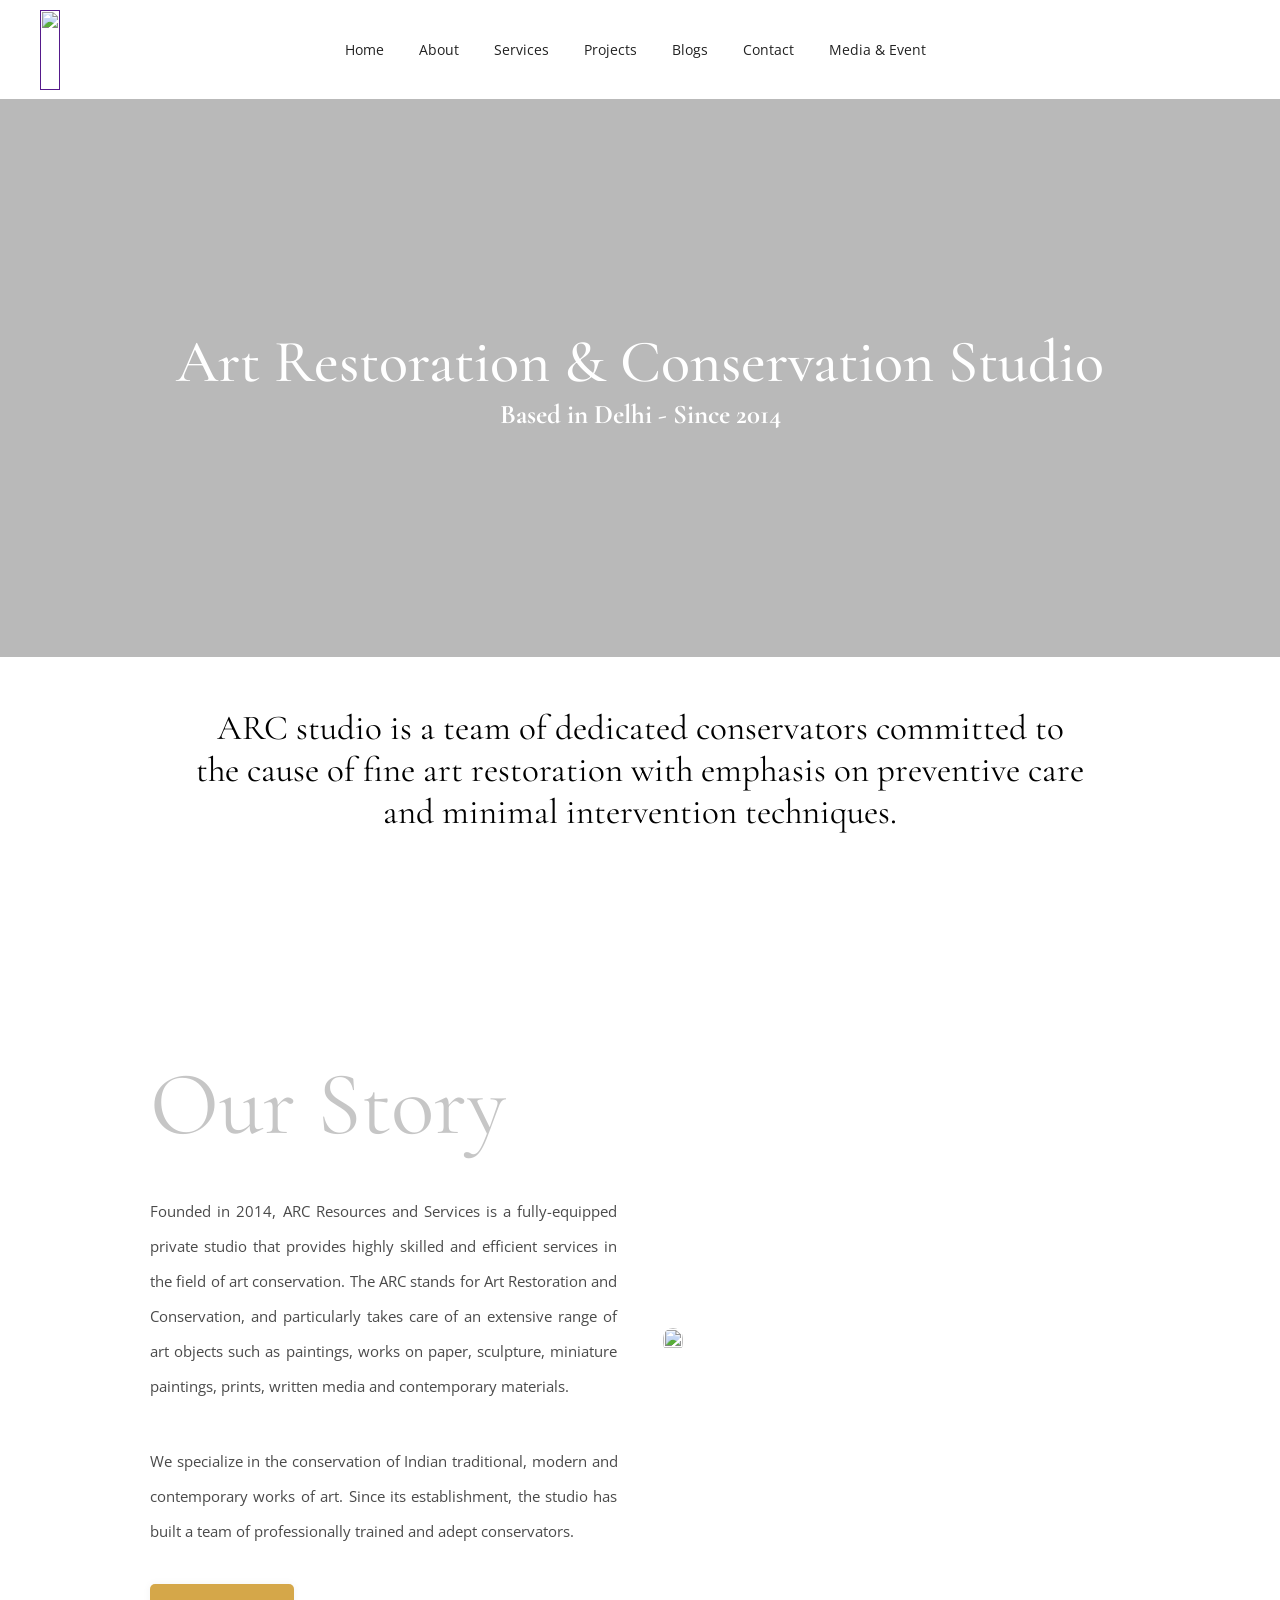
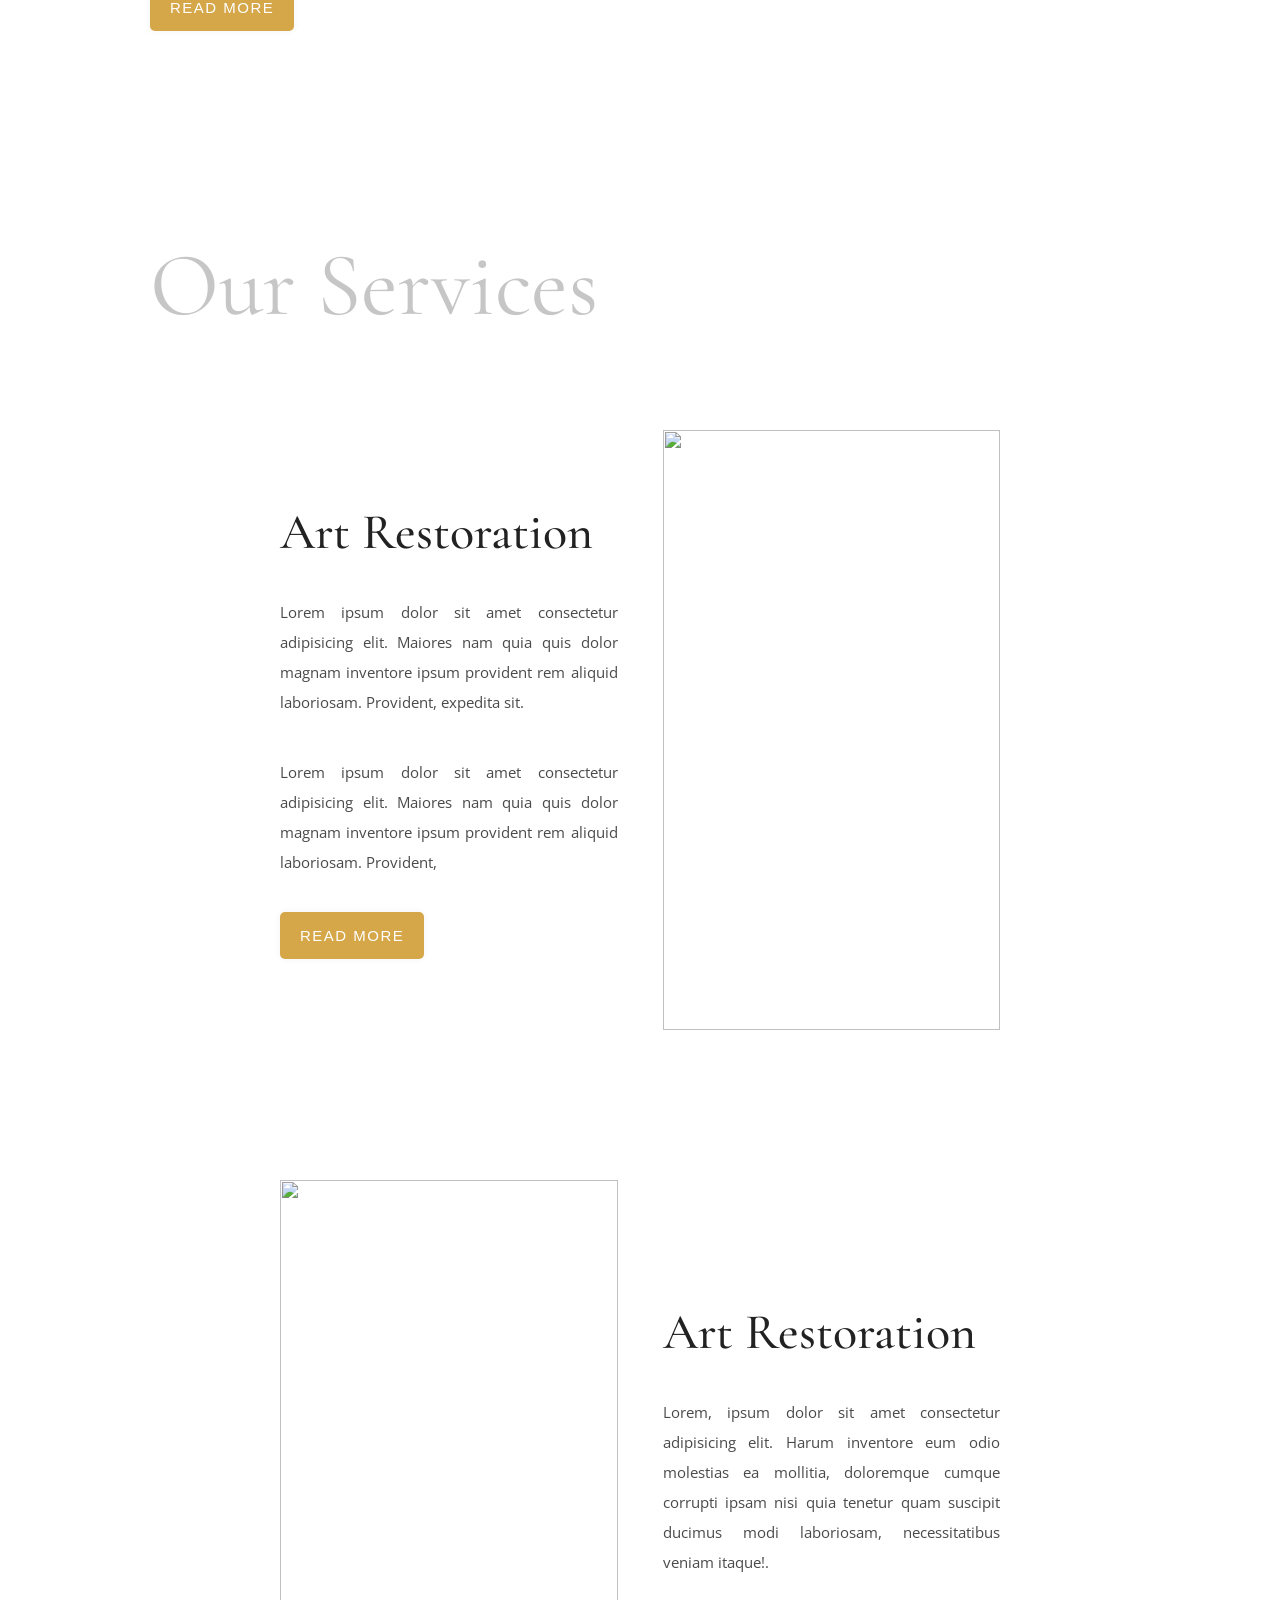
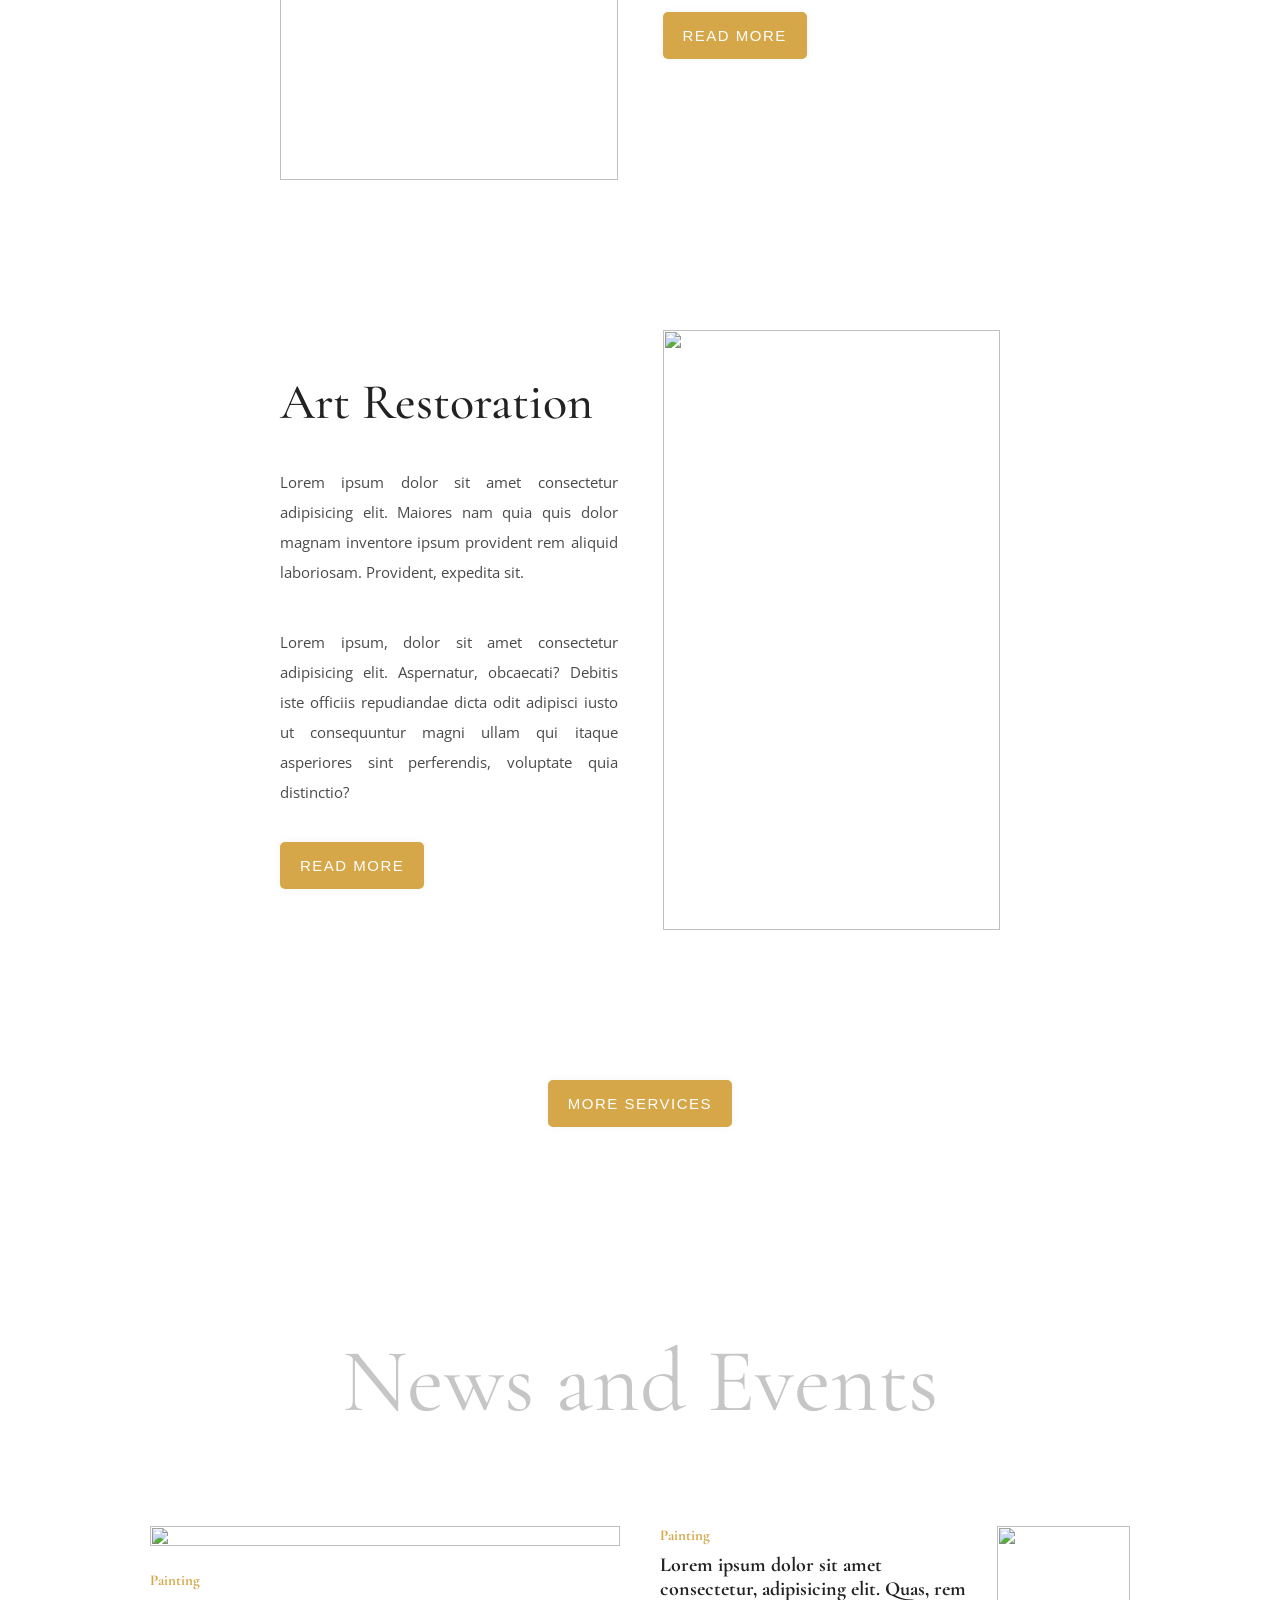
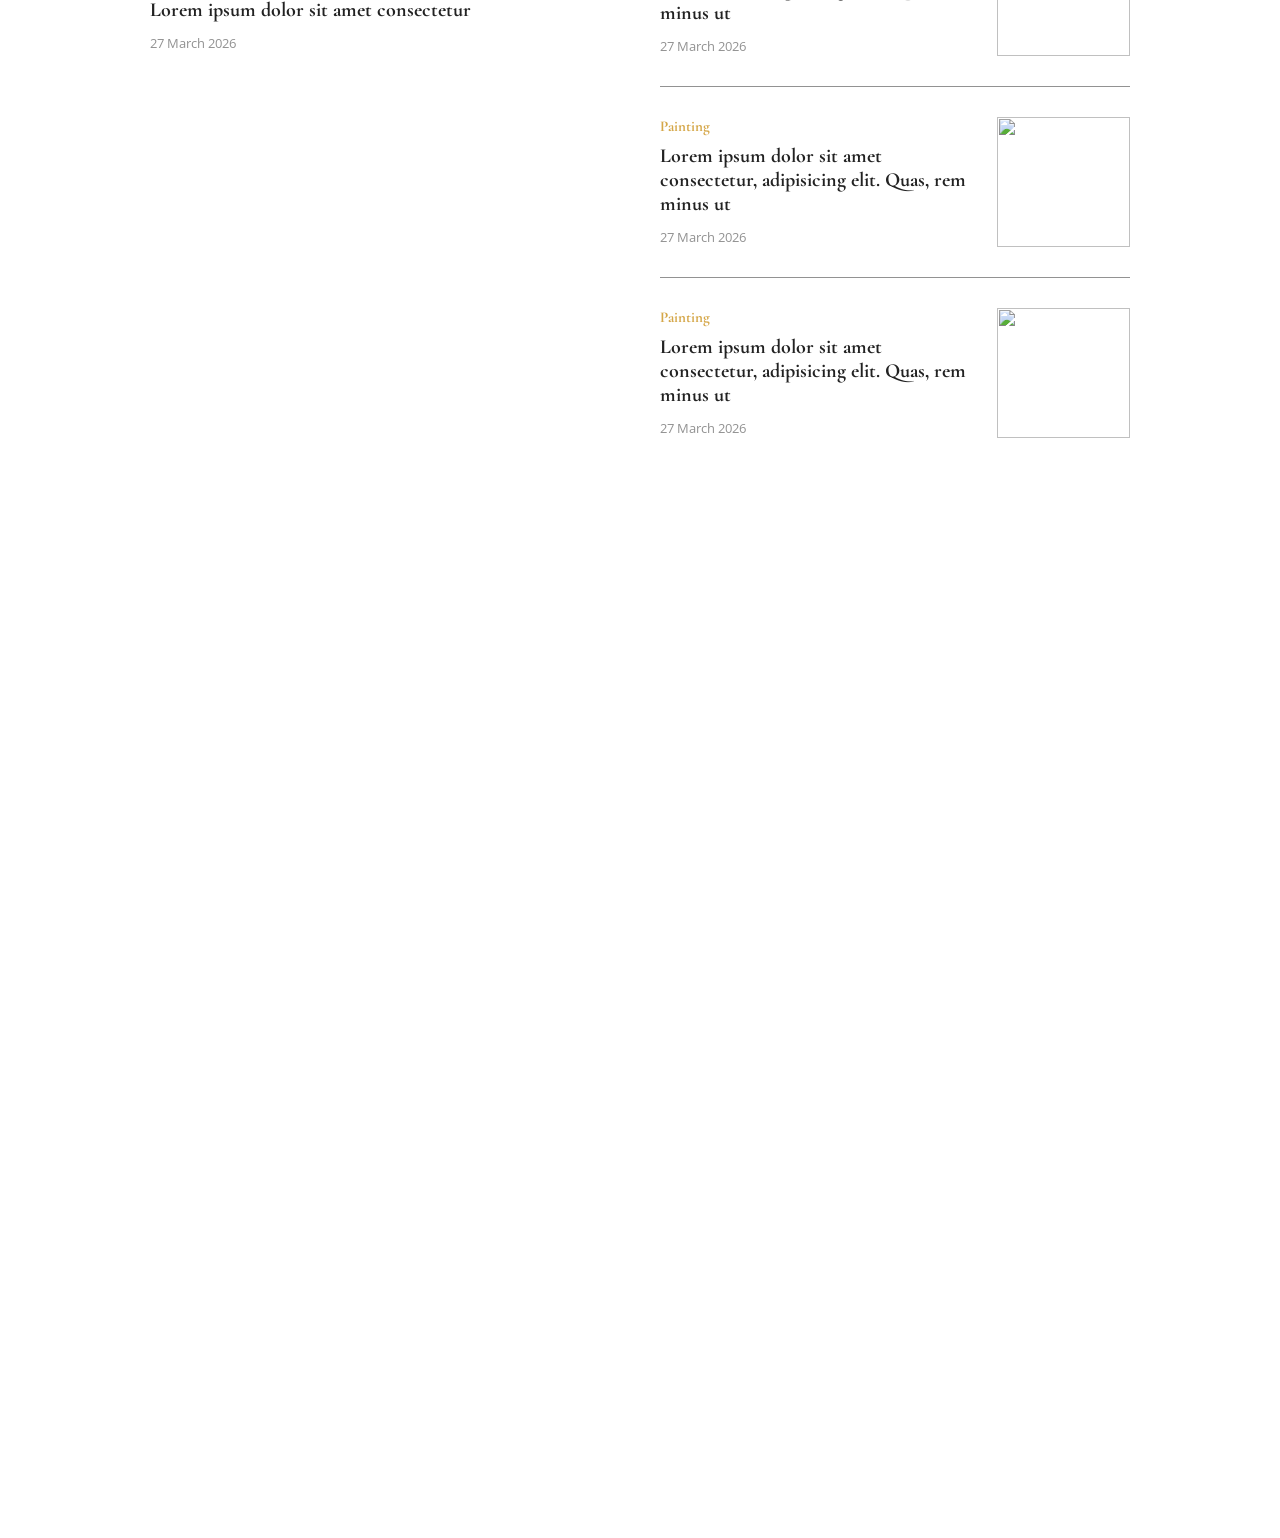
==== index.html @ bb244818 "add news amd events" ====
<!DOCTYPE html>
<html lang="en">

<head>
  <meta charset="UTF-8">
  <meta name="viewport" content="width=device-width, initial-scale=1.0">
  <title>Document</title>

  <!-- font link -->
<link href="https://fonts.googleapis.com/css2?family=Cormorant+Garamond:ital,wght@0,300..700;1,300..700&family=Jost:ital,wght@0,100..900;1,100..900&family=Poppins:ital,wght@0,100;0,200;0,300;0,400;0,500;0,600;0,700;0,800;0,900;1,100;1,200;1,300;1,400;1,500;1,600;1,700;1,800;1,900&display=swap" rel="stylesheet">

<!-- font 2 link -->
 <link href="https://fonts.googleapis.com/css2?family=Cormorant+Garamond:ital,wght@0,300..700;1,300..700&family=Jost:ital,wght@0,100..900;1,100..900&family=Open+Sans:ital,wght@0,300..800;1,300..800&family=Poppins:ital,wght@0,100;0,200;0,300;0,400;0,500;0,600;0,700;0,800;0,900;1,100;1,200;1,300;1,400;1,500;1,600;1,700;1,800;1,900&display=swap" rel="stylesheet">



  <!-- custom css link -->

  <link rel="stylesheet" href="style/style.css">
  <link rel="stylesheet" href="style/media.css">
</head>

<body>





  <!-- navbar -->

  <div class="bg-img">

 





   <nav class="navbar">
        <div class="nav-left">
          <div class="nav-logo">
           <a href=""> <img src="./images/logo.png" alt=""></a>
           
          </div>

        </div>
        <div class="nav-mid">
          <ul>
            <li><a href="">Home</a></li>
            <li><a href="">About</a></li>
            <li><a href="">Services</a></li>
            <li><a href="">Projects</a></li>
            <li><a href="">Blogs</a></li>
            <li><a href="">Contact</a></li>
            <li><a href="">Media & Event</a></li>
          </ul>
        </div>
        <div class="nav-right">
        <a href=""> <img src="./images/white facebook.png" alt=""></a>
         <a href=""><img src="./images/white instagram.png" alt=""></a>
      <a href="">  <img src="./images/white linkdine.png" alt=""></a>
         
        </div>
        </nav>

     




      <!-- hero section -->

    <header class="hero-section">
        <div class="hero-black-div">
        <div class="hero-heading">
        <h1>Art Restoration & Conservation Studio</h1>
        <h4>Based in Delhi - Since 2014</h4>
        </div>
       
      </div>
      </header>
    










    <!-- About section -->





   <section class="about-section">
      <div class="about-heading">
        <p>
          ARC studio is a team of dedicated conservators committed to the cause of fine art restoration with emphasis on preventive care and minimal intervention techniques.
        </p>
      </div>
  
</section>

</div>




  <!-- Our Story -->



<div class="padding">
 

<section class="our-story">

    <div class="our-story-left">

      
      <div class="our-story-heading">
  <h2 class="heading">Our Story</h2>
</div>
      <div class="our-story-para">
        <p class="para-height para ">
          Founded in 2014, ARC Resources and Services is a fully-equipped private studio that provides highly skilled and efficient services in the field of art conservation. The ARC stands for Art Restoration and Conservation, and particularly takes care of an extensive range of art objects such as paintings, works on paper, sculpture, miniature paintings, prints,  written media and contemporary materials.

        </p>
        <p class="para para-padding para-height">
          We specialize in the conservation of Indian traditional, modern and contemporary works of art. Since its establishment, the studio has built a team of professionally trained and adept conservators.
        </p>


      </div>

      <div class="our-story-button">
      <a href=""> <button class="button">READ MORE</button></a>
      </div> 
    </div>
    <div class="our-story-right">
      <div class="our-story-img">
      <img src="./images/Photos/F4.jpg" alt="">
      </div>
    </div>
  
</section>



  <!-- services section heading-->

  <section class="services-section-parent">

  <div class="services-heading">
    <h2 class="heading">Our Services</h2>

  </div>

  <!-- services section -->

<div class="services-parent">
  <div class="services">
    <div class="services-text">
      <div class="services-section-heading">
        <h3 class="short-heading">
          Art Restoration
        </h3>
        
      </div>
      <div class="our-story-para">
    
        <p class="para">Lorem ipsum dolor sit amet consectetur adipisicing elit. Maiores nam quia quis dolor magnam inventore ipsum provident rem aliquid laboriosam. Provident, expedita sit.</p>
        <p class="para para-padding">Lorem ipsum dolor sit amet consectetur adipisicing elit. Maiores nam quia quis dolor magnam inventore ipsum provident rem aliquid laboriosam. Provident, </p>

      </div>
         <div class="services-button">
          <a href=""> <button class="button">READ MORE</button></a>
    </div>
    </div>
    <div class="services-img-parent">
      <div class="services-img">
        <img src="./images/Photos/0U5A6666.jpg" alt="">
      </div>
      
    </div>

 
  </div>



  <div class="services">
     <div class="services-img-parent">
      <div class="services-img">
        <img src="./images/Photos/0U5A6660.jpg" alt="">
      </div>
      
    </div>
    <div class="services-text">
      <div class="services-section-heading">
        <h3 class="short-heading">
          Art Restoration
        </h3>
        
      </div>
      <div class="our-story-para">
    
        <p class="para">Lorem, ipsum dolor sit amet consectetur adipisicing elit. Harum inventore eum odio molestias ea mollitia, doloremque cumque corrupti ipsam nisi quia tenetur quam suscipit ducimus modi laboriosam, necessitatibus veniam itaque!.</p>


      </div>
         <div class="services-button">
          <a href=""> <button class="button">READ MORE</button></a>
    </div>
    </div>
  

 
  </div>


  
  <div class="services">
    <div class="services-text">
      <div class="services-section-heading">
        <h3 class="short-heading">
          Art Restoration
        </h3>
        
      </div>
      <div class="our-story-para">
    
        <p class="para">Lorem ipsum dolor sit amet consectetur adipisicing elit. Maiores nam quia quis dolor magnam inventore ipsum provident rem aliquid laboriosam. Provident, expedita sit.</p>
        <p class="para para-padding">Lorem ipsum, dolor sit amet consectetur adipisicing elit. Aspernatur, obcaecati? Debitis iste officiis repudiandae dicta odit adipisci iusto ut consequuntur magni ullam qui itaque asperiores sint perferendis, voluptate quia distinctio? </p>

      </div>
         <div class="services-button">
          <a href=""> <button class="button">READ MORE</button></a>
    </div>
    </div>
    <div class="services-img-parent">
      <div class="services-img">
        <img src="./images/Photos/0U5A6664.jpg" alt="">
      </div>
      
    </div>

 
  </div>

  <div class="services-button2">
              <a href=""> <button class="button">MORE SERVICES</button></a>

  </div>


  




</div>

</section>






<!-- News and Events Heading -->

<section class="events-section-parent">

<div class="events-heading" style="text-align: center;">
  <h2 class="heading"> News and Events </h2>
</div>

<!-- news and events section -->

<div class="event-section">
  <div class="event-left">
    <div class="event-left-img">
      <img src="./images/Photos/SL_Opening_202243.jpg" alt="">
    </div>
    <div class="event-card">
     
      <h5>Painting</h5>
      <h3>Lorem ipsum dolor sit amet consectetur</h3>
      <span>27 March 2026</span>

    </div>


  </div>
  <div class="event-right">
    <div class="event-card-img">
      <div class="event-card-parnet">
        <div class="event-card">
     
      <h5>Painting</h5>
      <h3>Lorem ipsum dolor sit amet consectetur, adipisicing elit. Quas, rem minus ut</h3>
      <span>27 March 2026</span>

    </div>
    </div>
     <div class="event-right-img">
      <img src="./images/Photos/0U5A6535.jpg" alt="">
     </div>

    </div>
    <div class="event-card-img">
      <div class="event-card-parnet">
        <div class="event-card">
     
      <h5>Painting</h5>
      <h3>Lorem ipsum dolor sit amet consectetur, adipisicing elit. Quas, rem minus ut</h3>
      <span>27 March 2026</span>

    </div>
    </div>
     <div class="event-right-img">
      <img src="./images/Photos/0U5A5305.jpg" alt="">
     </div>

    </div>
    <div class="event-card-img">
      <div class="event-card-parnet">
        <div class="event-card">
     
      <h5>Painting</h5>
      <h3>Lorem ipsum dolor sit amet consectetur, adipisicing elit. Quas, rem minus ut</h3>
      <span>27 March 2026</span>

    </div>
    </div>
     <div class="event-right-img">
      <img src="./images/Photos/0U5A6660.jpg" alt="">
     </div>

    </div>
  </div>
</div>



</section>















<div class="hello" style="height: 100vh;"></div>





  </div>









































<!-- GSAP -->
<script src="https://cdnjs.cloudflare.com/ajax/libs/gsap/3.12.5/gsap.min.js"></script>

<!-- ScrollTrigger -->
<script src="https://cdnjs.cloudflare.com/ajax/libs/gsap/3.12.5/ScrollTrigger.min.js"></script>

<!-- Your JS -->
<script src="./javascript/script.js"></script>

  <script src="./javascript/script.js"></script>

</body>

</html>
---- style/style.css ----
/* @font-face {
       font-family: "shesrig1";
    
       src: url(./font/gyBhhwUxId8gMGYQMKR3pzfaWI_RruM4mJPby1QNtA.woff2);
   } */

   body {
       background-color: var(--bg-color);
    
          font-family: 'Open Sans', sans-serif;


    
   
     


   }

 :root {
 
  --bg-color: #ffffff;
  --logo-color: #d5a749;
  --heading-color: #222222;
  --heading2-color: #ffffff;
  --heading3-color: #c6c6c6;
  --para-color: #4a4a4a;

}




   *,
   ul,
   li,
   ol,
   p,
   h1,
   h2,
   h3,
   h4,
   h5,
   h6 {
       margin: 0;
       padding: 0;
       box-sizing: border-box;
       


   }

   h1,
   h2,
   h3,
   h4,
   h5,
   h6 {
       /* color: #000000; */
       color: var(--heading-color);
      font-family: 'Cormorant Garamond', serif;

       


   }

   a {
       text-decoration: none;
    
       
      
    
     
   }






   /* navbar */

   .bg-img{

  
    height: 100vh;
    width: 100%;
        /* padding-bottom: 150px; */
        


     
         
   

       
   /* position: fixed; */
   /* background-color: black; */
   
   
 
    
   }




   .navbar {
  height: 11%;
       width: 100%;
       display: flex;
       align-items: center;
       justify-content: space-between;
       /* background-color: pink; */
       /* position: absolute;
       top: 2px; */
       /* background-color: #d5a749; */
       background-color: var(--bg-color);
   
    
         padding: 0px 40px 0px 40px;
         
       
       


   }

   .nav-left {
     
       width: auto;
     
   }

   .nav-mid {
       width: auto;
       
       display: flex;
       justify-content: end;
   }

   .nav-right {
    display: flex;


       width: auto;
       gap: 15px;


   }

   .nav-mid ul {
       display: flex;
       list-style: none;
       gap: 35px;
       align-items: center;
   
       font-size: 14px;

           /* font-weight: 550; */

   }
 
   .nav-mid a{
    color: var(--heading-color);

   
   }
   .nav-logo{
    height: 80px;
  
   }
   .nav-logo img{
    height: 100%;
    width: 100%;
    object-fit: cover;
   }

    .nav-right img{
      height: 21px;
    }



    /* hero section */

  .hero-section{
         background-image: url(../images/Photos/0U5A6670.jpg);
height: 62%;
 
      
          background-size: cover;
        
  }
     .hero-black-div{
    height: 100%;
    width: 100%;
    background-color: rgba(0, 0, 0, 0.274);
     /* position: relative; */
                   display: flex;
    align-items: center;
    justify-content: center;
          padding: 0px 40px 0px 40px;
          
   }


   h1{
      color: var(--heading2-color);
      font-size: 60px;
      text-align: center;
            font-weight: 500;
    }
    .hero-heading h4{
      color: var(--heading2-color);
      font-size: 27px;
      text-align: center;
      
    }



    /* About Section */


      .padding{
    padding: 0px 150px;
  }
  .about-section{
    height: 27%;
    display: flex;
    justify-content: center;
    padding-top: 50px;

    

    
  }
  .about-heading{
    width: 70%;
   
    text-align: center;
    /* background-color: palegoldenrod; */
  }
  .about-heading p{
    font-size: 35px;
      font-family: 'Cormorant Garamond', serif;
  }

   
  /* our story */

  
    .heading{
      color: var(--heading3-color);
      font-size: 90px;
      font-weight: 400;
      
    }
    .para{
      font-size: 15px;
      color: var(--para-color);
      line-height: 30px;
      text-align:justify;
      
    }
  .para-height{
    line-height: 35px;
  }
    .our-story{
      display: flex;
      gap: 45px;
      padding-top: 150px;
      padding-bottom: 200px;
   
    }
    .our-story-left{
      width: 50%;
      /* background-color: aquamarine; */
    }
    .our-story-right{
      width: 50%;
      /* background-color: pink; */
      display: flex;
      align-items: center;
    }
    .para-padding{
      margin-top: 40px;
    }
    .our-story-para{

      margin: 35px 0px;
    }
    .our-story-img img{
      height: 100%;
      width: 100%;
      object-fit: cover;
      border-radius: 10px;
    }


   /* button */
   
.button {
  padding: 15px 20px;
  border: none;

  cursor: pointer;
  border-radius: 5px;
  background-color: var(--logo-color);
  box-shadow: rgb(0 0 0 / 5%) 0 0 8px;
  letter-spacing: 1.5px;
  text-transform: uppercase;
  font-size: 15px;
  transition: all 0.5s ease;
   color: var(--heading2-color)
}

.button:hover {
  
  box-shadow: var(--logo-color) 3px 0px 10px 0px;
}

.button:active {
  transform: translateY(5px);
  transition: 100ms;
}



/* services section heading */


/* .services-heading{
  margin-bottom: 90px;
} */

 
/* services */
.services-parent{
  padding: 90px 130px 0px 130px;
}
.services{
  display: flex;
  gap: 45px;
  padding-bottom: 150px;
}
.services-text{
  width: 50%;
  display: flex;
  flex-direction: column;
  justify-content: center;
}
.services-img-parent{
  width: 50%;
}
.services-img{

  height: 600px;
}
.services-img img{
  height: 100%;
  width: 100%;

  object-fit: cover;
}
.short-heading{
  font-size: 50px;
  font-weight: 500;
}


.services-button2{
  text-align: center;
}






/* News and Events */

.events-section-parent{
  padding: 200px 0px;

}


.event-section{
  display: flex;
  /* height: 100h; */
  gap: 40px;
  margin-top: 90px;

}
.event-left{
  width: 50%;
}
.event-right{
  width: 50%;
  display: flex;
  flex-direction: column;
  gap: 30px;
}
.event-left-img img{
  height: 100%;
  width: 100%;
  object-fit: cover;
}

.event-left .event-card{
  padding-top: 20px;
}

.event-card h3{
font-size: 20px;
margin: 9px 0px;
}
.event-card h5{
  color: var(--logo-color);
  font-size: 15px;
}
.event-card span{
font-size: 13px;
color: #929292;
}
.event-card-img{
  display: flex;
  gap: 25px;
    /* padding: 30px 0px; */
    padding-bottom: 30px;
    border-bottom: 1px solid #929292;
}
.event-card-parnet{
  width: 70%;

}
.event-right-img{
  width: 30%;
}
.event-right-img img{
   height: 100%;
  width: 100%;
  object-fit: cover;
}



.event-right .event-card-img:last-child {
  border-bottom: none;
  padding-bottom: 0;
}
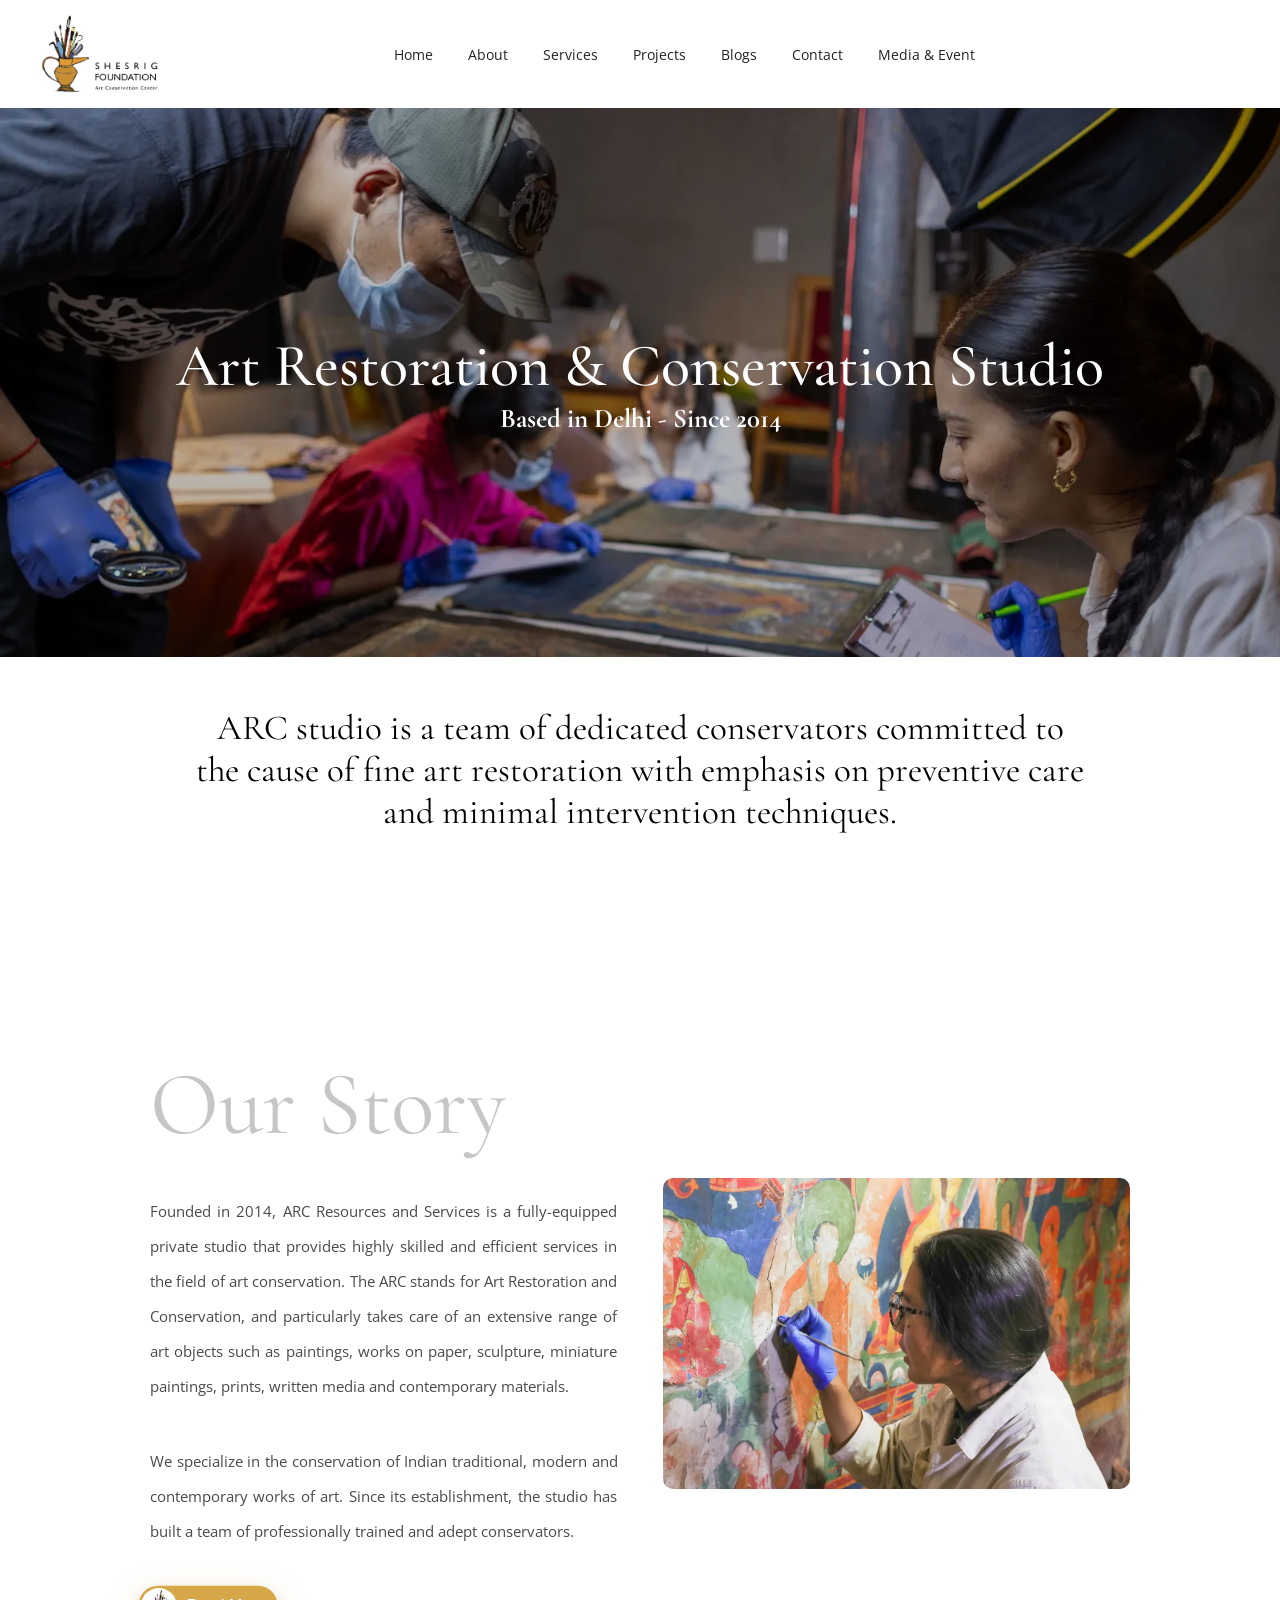
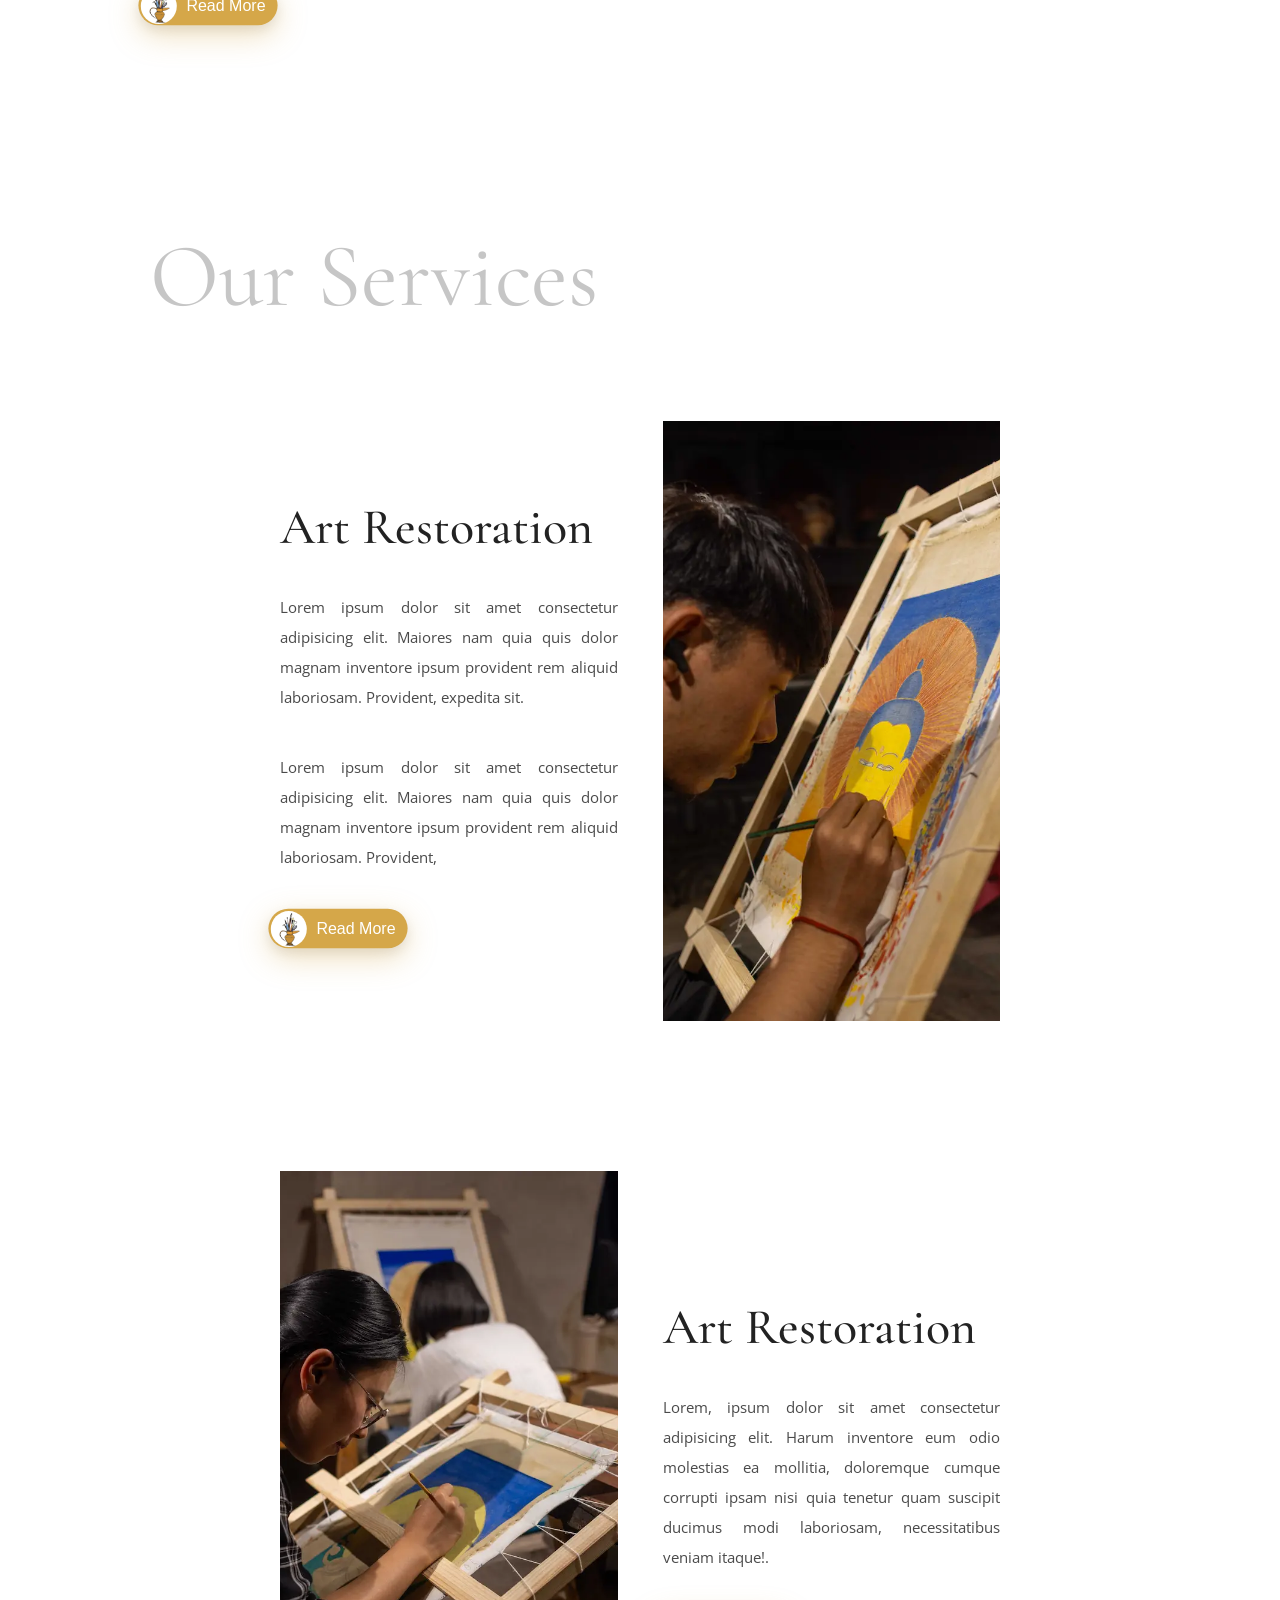
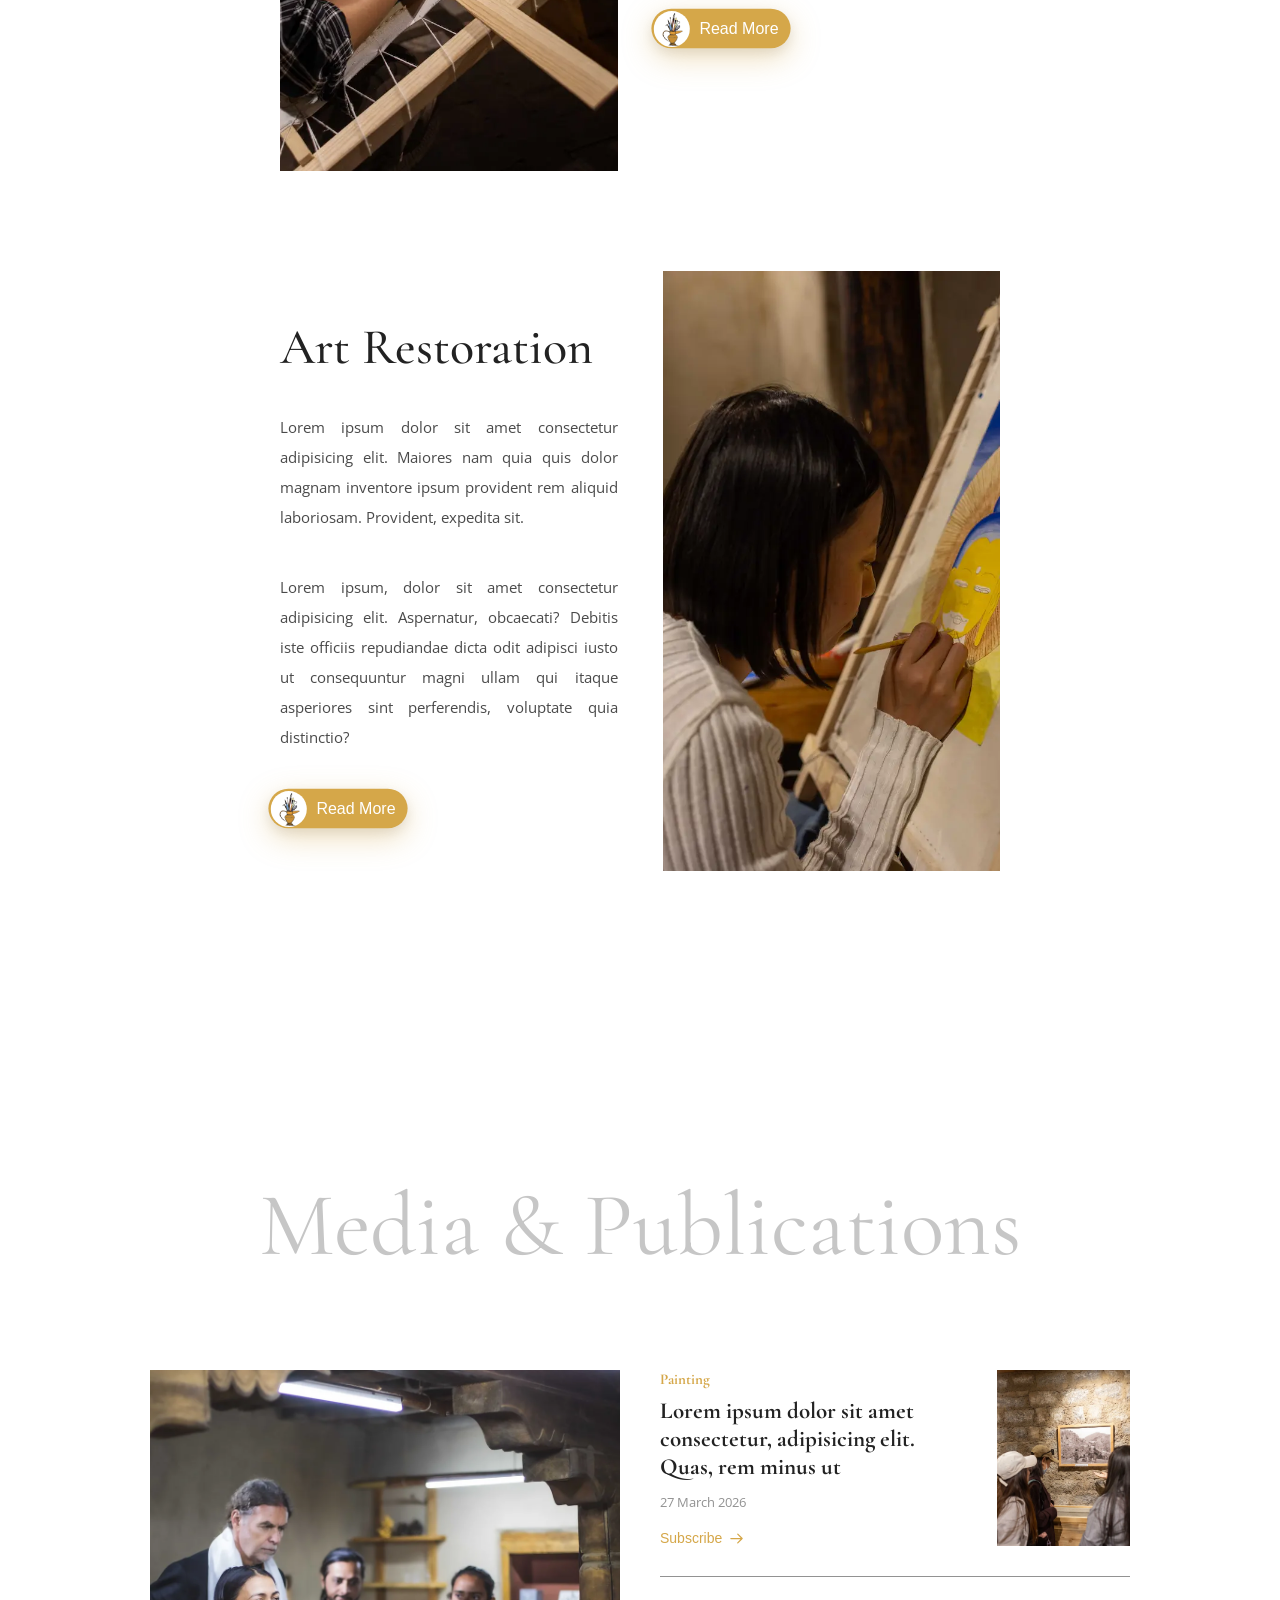
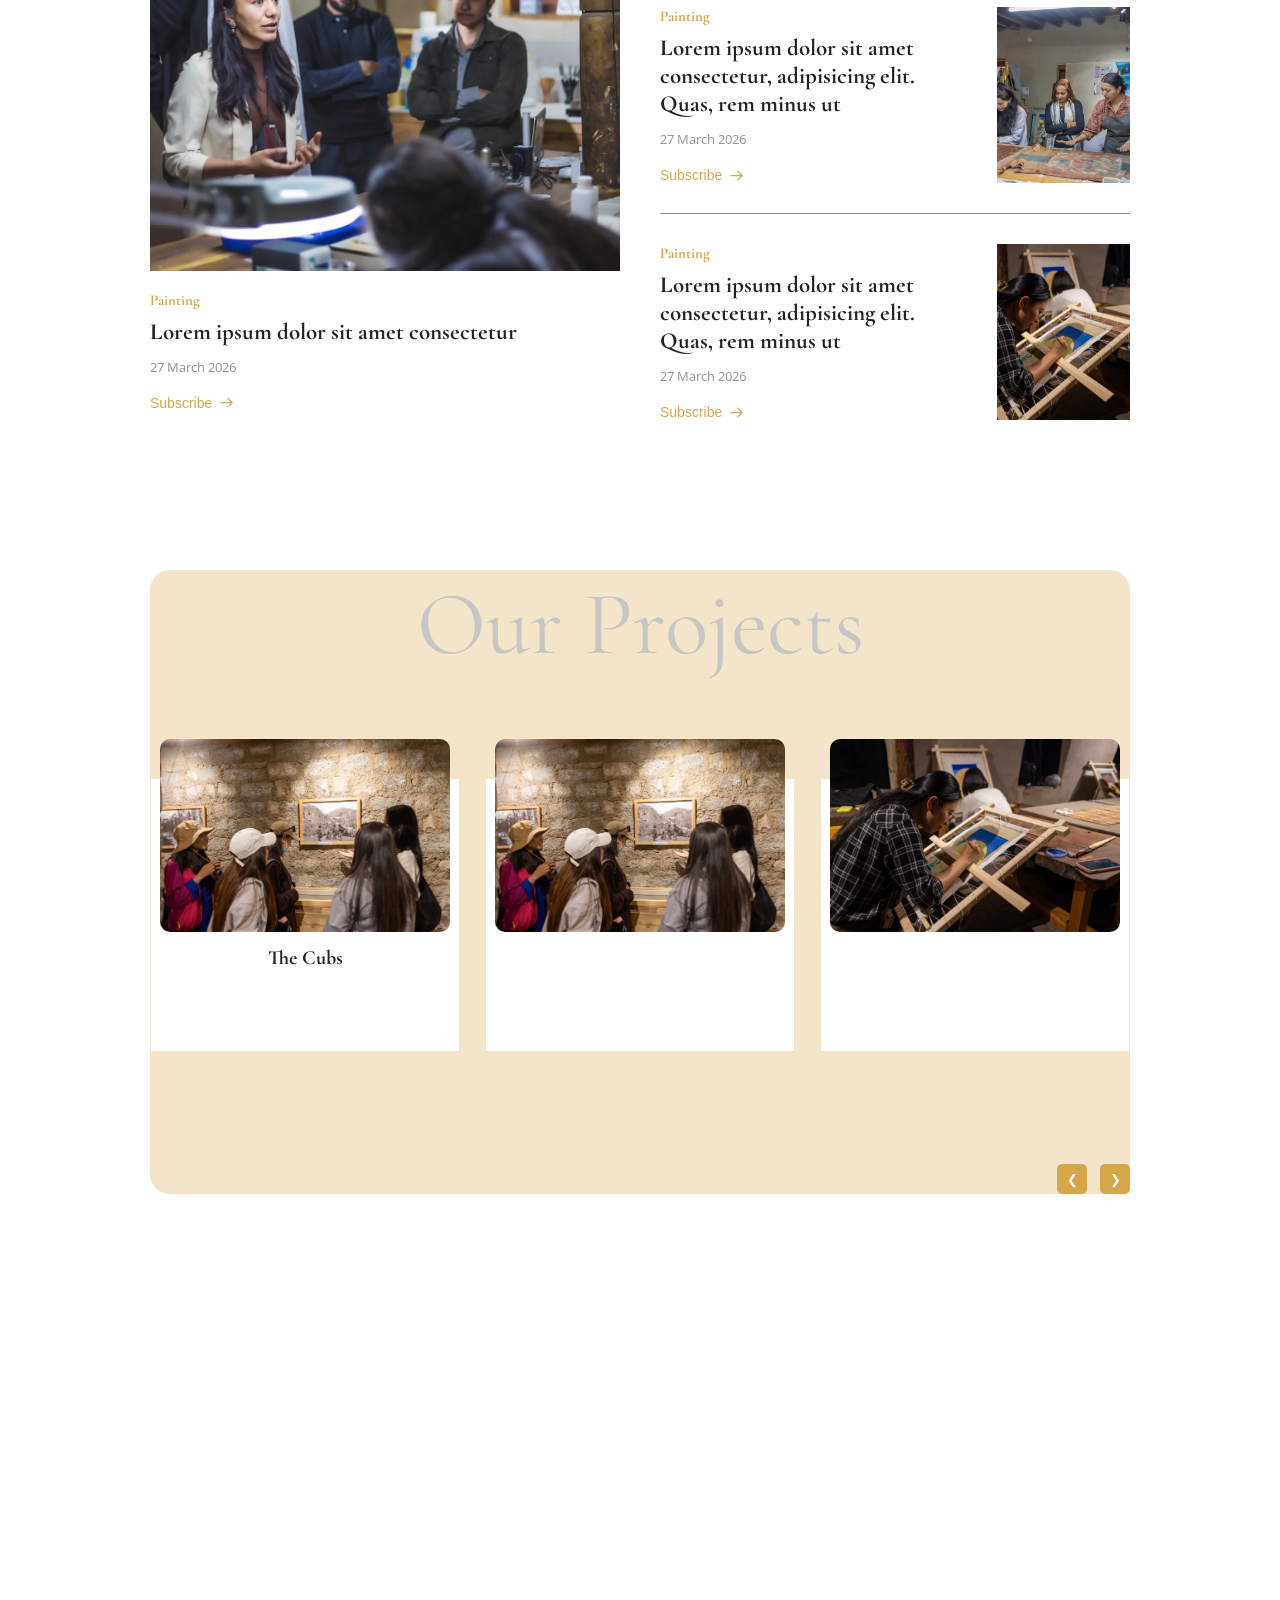
==== commit 0a6ac095: "add our projects section" ====
--- a/index.html
+++ b/index.html
@@ -6,6 +6,11 @@
   <meta name="viewport" content="width=device-width, initial-scale=1.0">
   <title>Document</title>
 
+  <!-- Owl Carousel CSS -->
+<link rel="stylesheet" href="https://cdnjs.cloudflare.com/ajax/libs/OwlCarousel2/2.3.4/assets/owl.carousel.min.css"/>
+
+<link rel="stylesheet" href="https://cdnjs.cloudflare.com/ajax/libs/OwlCarousel2/2.3.4/assets/owl.theme.default.min.css"/>
+
   <!-- font link -->
 <link href="https://fonts.googleapis.com/css2?family=Cormorant+Garamond:ital,wght@0,300..700;1,300..700&family=Jost:ital,wght@0,100..900;1,100..900&family=Poppins:ital,wght@0,100;0,200;0,300;0,400;0,500;0,600;0,700;0,800;0,900;1,100;1,200;1,300;1,400;1,500;1,600;1,700;1,800;1,900&display=swap" rel="stylesheet">
 
@@ -39,7 +44,7 @@
    <nav class="navbar">
         <div class="nav-left">
           <div class="nav-logo">
-           <a href=""> <img src="./images/logo.png" alt=""></a>
+           <a href=""> <img src="./images/logo2.png" alt=""></a>
            
           </div>
 
@@ -138,16 +143,24 @@
       </div>
 
       <div class="our-story-button">
-      <a href=""> <button class="button">READ MORE</button></a>
+     <button class="bookmarkBtn">
+  <span class="IconContainer">
+<img src="./images/svg logo.svg" alt="">
+  </span>
+  <p class="text">Read More</p>
+</button>
       </div> 
     </div>
     <div class="our-story-right">
       <div class="our-story-img">
-      <img src="./images/Photos/F4.jpg" alt="">
+      <img src="./images/Photos/F4.webp" alt="">
       </div>
     </div>
   
 </section>
+
+
+
 
 
 
@@ -178,12 +191,17 @@
 
       </div>
          <div class="services-button">
-          <a href=""> <button class="button">READ MORE</button></a>
+          <button class="bookmarkBtn">
+  <span class="IconContainer">
+<img src="./images/svg logo.svg" alt="">
+  </span>
+  <p class="text">Read More</p>
+</button>
     </div>
     </div>
     <div class="services-img-parent">
       <div class="services-img">
-        <img src="./images/Photos/0U5A6666.jpg" alt="">
+        <img src="./images/Photos/0U5A6666.webp" alt="">
       </div>
       
     </div>
@@ -196,7 +214,7 @@
   <div class="services">
      <div class="services-img-parent">
       <div class="services-img">
-        <img src="./images/Photos/0U5A6660.jpg" alt="">
+        <img src="./images/Photos/0U5A6660.webp" alt="">
       </div>
       
     </div>
@@ -214,7 +232,12 @@
 
       </div>
          <div class="services-button">
-          <a href=""> <button class="button">READ MORE</button></a>
+       <button class="bookmarkBtn">
+  <span class="IconContainer">
+<img src="./images/svg logo.svg" alt="">
+  </span>
+  <p class="text">Read More</p>
+</button>
     </div>
     </div>
   
@@ -239,12 +262,17 @@
 
       </div>
          <div class="services-button">
-          <a href=""> <button class="button">READ MORE</button></a>
+   <button class="bookmarkBtn">
+  <span class="IconContainer">
+<img src="./images/svg logo.svg" alt="">
+  </span>
+  <p class="text">Read More</p>
+</button>
     </div>
     </div>
     <div class="services-img-parent">
       <div class="services-img">
-        <img src="./images/Photos/0U5A6664.jpg" alt="">
+        <img src="./images/Photos/0U5A6664.webp" alt="">
       </div>
       
     </div>
@@ -252,13 +280,7 @@
  
   </div>
 
-  <div class="services-button2">
-              <a href=""> <button class="button">MORE SERVICES</button></a>
-
-  </div>
-
-
-  
+
 
 
 
@@ -277,7 +299,7 @@
 <section class="events-section-parent">
 
 <div class="events-heading" style="text-align: center;">
-  <h2 class="heading"> News and Events </h2>
+  <h2 class="heading"> Media & Publications</h2>
 </div>
 
 <!-- news and events section -->
@@ -285,15 +307,37 @@
 <div class="event-section">
   <div class="event-left">
     <div class="event-left-img">
-      <img src="./images/Photos/SL_Opening_202243.jpg" alt="">
+      <img src="./images/Photos/SL_Opening_202243.webp" alt="">
     </div>
     <div class="event-card">
      
       <h5>Painting</h5>
-      <h3>Lorem ipsum dolor sit amet consectetur</h3>
+      <h3 class="small-heading">Lorem ipsum dolor sit amet consectetur</h3>
       <span>27 March 2026</span>
 
-    </div>
+      <div class="event-button">
+        <button class="txt-btn">
+  <p>Subscribe</p>
+  <svg
+    xmlns="http://www.w3.org/2000/svg"
+    class="h-6 w-6"
+    fill="none"
+    viewBox="0 0 24 24"
+    stroke="currentColor"
+    stroke-width="2"
+  >
+    <path
+      stroke-linecap="round"
+      stroke-linejoin="round"
+      d="M14 5l7 7m0 0l-7 7m7-7H3"
+    ></path>
+  </svg>
+</button>
+
+      </div>
+
+    </div>
+    
 
 
   </div>
@@ -303,13 +347,34 @@
         <div class="event-card">
      
       <h5>Painting</h5>
-      <h3>Lorem ipsum dolor sit amet consectetur, adipisicing elit. Quas, rem minus ut</h3>
+      <h3 class="small-heading">Lorem ipsum dolor sit amet consectetur, adipisicing elit. Quas, rem minus ut</h3>
       <span>27 March 2026</span>
 
+         <div class="event-button">
+        <button class="txt-btn">
+  <p>Subscribe</p>
+  <svg
+    xmlns="http://www.w3.org/2000/svg"
+    class="h-6 w-6"
+    fill="none"
+    viewBox="0 0 24 24"
+    stroke="currentColor"
+    stroke-width="2"
+  >
+    <path
+      stroke-linecap="round"
+      stroke-linejoin="round"
+      d="M14 5l7 7m0 0l-7 7m7-7H3"
+    ></path>
+  </svg>
+</button>
+
+      </div>
+
     </div>
     </div>
      <div class="event-right-img">
-      <img src="./images/Photos/0U5A6535.jpg" alt="">
+      <img src="./images/Photos/0U5A6535.webp" alt="">
      </div>
 
     </div>
@@ -318,28 +383,72 @@
         <div class="event-card">
      
       <h5>Painting</h5>
-      <h3>Lorem ipsum dolor sit amet consectetur, adipisicing elit. Quas, rem minus ut</h3>
+      <h3 class="small-heading">Lorem ipsum dolor sit amet consectetur, adipisicing elit. Quas, rem minus ut</h3>
       <span>27 March 2026</span>
 
+         <div class="event-button">
+        <button class="txt-btn">
+  <p>Subscribe</p>
+  <svg
+    xmlns="http://www.w3.org/2000/svg"
+    class="h-6 w-6"
+    fill="none"
+    viewBox="0 0 24 24"
+    stroke="currentColor"
+    stroke-width="2"
+  >
+    <path
+      stroke-linecap="round"
+      stroke-linejoin="round"
+      d="M14 5l7 7m0 0l-7 7m7-7H3"
+    ></path>
+  </svg>
+</button>
+
+      </div>
+
     </div>
     </div>
      <div class="event-right-img">
-      <img src="./images/Photos/0U5A5305.jpg" alt="">
+      <img src="./images/Photos/0U5A5305.webp" alt="">
      </div>
 
     </div>
     <div class="event-card-img">
       <div class="event-card-parnet">
         <div class="event-card">
+
+  
      
       <h5>Painting</h5>
-      <h3>Lorem ipsum dolor sit amet consectetur, adipisicing elit. Quas, rem minus ut</h3>
+      <h3 class="small-heading">Lorem ipsum dolor sit amet consectetur, adipisicing elit. Quas, rem minus ut</h3>
       <span>27 March 2026</span>
 
+                 <div class="event-button">
+        <button class="txt-btn">
+  <p>Subscribe</p>
+  <svg
+    xmlns="http://www.w3.org/2000/svg"
+    class="h-6 w-6"
+    fill="none"
+    viewBox="0 0 24 24"
+    stroke="currentColor"
+    stroke-width="2"
+  >
+    <path
+      stroke-linecap="round"
+      stroke-linejoin="round"
+      d="M14 5l7 7m0 0l-7 7m7-7H3"
+    ></path>
+  </svg>
+</button>
+
+      </div>
+
     </div>
     </div>
      <div class="event-right-img">
-      <img src="./images/Photos/0U5A6660.jpg" alt="">
+      <img src="./images/Photos/0U5A6660.webp" alt="">
      </div>
 
     </div>
@@ -352,6 +461,194 @@
 
 
 
+<!-- blogs section heading -->
+
+<section class="blogs-section-parent" >
+
+<div class="blog-section-heading" style="text-align: center;">
+
+    <h2 class="heading">Our Projects</h2>
+    <!-- <p class="para">
+      Lorem ipsum dolor sit amet consectetur adipisicing elit. Architecto sunt quod sapiente nam aspernatur ex alias reprehenderit molestiae eos eaque delectus excepturi omnis quos ad quia ipsa, perferendis eius soluta.
+    </p> -->
+
+</div>
+
+
+<!-- blogs section -->
+
+<!-- <div class="blogs"> -->
+
+
+<style>
+  
+</style>
+      <div class="blog-parent">
+
+        <!-- <div class="blog-left">
+
+
+
+        </div> -->
+        <div class="blog-carousel">
+
+
+
+            <div class="owl-carousel owl-theme" >
+
+                <div class="item">
+
+                  <div class="blog">
+                    <div class="blog-img">
+                      <img src="./images/Photos/0U5A6535.webp" alt="">
+                    </div>
+
+                    <div class="blog-blank">
+                      <h4>The Cubs</h4>
+                    </div>
+                    <div class="blog-card">
+
+                      <h3 class="small-heading">
+                        The Art of Website Best Practice and Tips
+                      </h3>
+
+                      <p class="para"> Lorem ipsum dolor sit amet consectetur, adipisicing elit. </p>
+                      
+                    </div>
+                    
+                  </div>
+
+                 
+            
+
+                </div>
+                <div class="item">
+                <div class="blog">
+                    <div class="blog-img">
+                      <img src="./images/Photos/0U5A6535.webp" alt="">
+                    </div>
+                    <div class="blog-card">
+
+                      <h3 class="small-heading">
+                        The Art of Website Best Practice and Tips
+                      </h3>
+
+                      <p class="para"> Lorem ipsum dolor sit amet consectetur, adipisicing elit. </p>
+                      
+                    </div>
+                    
+                  </div>
+
+
+                </div>
+                <div class="item">
+
+                    <div class="blog">
+                    <div class="blog-img">
+                      <img src="./images/Photos/0U5A6660.webp" alt="">
+                    </div>
+                    <div class="blog-card">
+
+                      <h3 class="small-heading">
+                        The Art of Website Best Practice and Tips
+                      </h3>
+
+                      <p class="para"> Lorem ipsum dolor sit amet consectetur, adipisicing elit. </p>
+                      
+                    </div>
+                    
+                  </div>
+
+
+
+                </div>
+                <div class="item">
+
+                   <div class="blog">
+                    <div class="blog-img">
+                      <img src="./images/Photos/0U5A6664.webp" alt="">
+                    </div>
+                    <div class="blog-card">
+
+                      <h3 class="small-heading">
+                        The Art of Website Best Practice and Tips
+                      </h3>
+
+                      <p class="para"> Lorem ipsum dolor sit amet consectetur, adipisicing elit. </p>
+                      
+                    </div>
+                    
+                  </div>
+
+
+                </div>
+                <div class="item">
+
+                    <div class="blog">
+                    <div class="blog-img">
+                      <img src="./images/Photos/0U5A6666.webp" alt="">
+                    </div>
+                    <div class="blog-card">
+
+                      <h3 class="small-heading">
+                        The Art of Website Best Practice and Tips
+                      </h3>
+
+                      <p class="para"> Lorem ipsum dolor sit amet consectetur, adipisicing elit. </p>
+                      
+                    </div>
+                    
+                  </div>
+
+
+                </div>
+
+                <div class="item">
+                  
+
+               <div class="blog">
+                    <div class="blog-img">
+                      <img src="./images/Photos/0U5A6669.webp" alt="">
+                    </div>
+                    <div class="blog-card">
+
+                      <h3 class="small-heading">
+                        The Art of Website Best Practice and Tips
+                      </h3>
+
+                      <p class="para"> Lorem ipsum dolor sit amet consectetur, adipisicing elit. </p>
+                      
+                    </div>
+                    
+                  </div>
+
+
+
+                </div>
+               
+
+            </div>
+
+
+            <div class="custom-nav">
+                <button class="custom-prev">❮</button>
+                <button class="custom-next">❯</button>
+            </div>
+
+        </div>
+
+
+      </div>
+
+      </section>
+
+
+<!-- </div> -->
+
+
+
+
+
 
 
 
@@ -369,6 +666,18 @@
 
 
 
+<!-- From Uiverse.io by xopc333 --> 
+
+
+
+
+<!-- From Uiverse.io by alexmaracinaru --> 
+<!-- From Uiverse.io by satyamchaudharydev --> 
+
+
+
+
+
 
   </div>
 
@@ -403,14 +712,11 @@
 
 
 
-
-
-
-
-
-
-
-
+<!-- jQuery (sabse pehle) -->
+<script src="https://code.jquery.com/jquery-3.6.0.min.js"></script>
+
+<!-- Owl Carousel JS -->
+<script src="https://cdnjs.cloudflare.com/ajax/libs/OwlCarousel2/2.3.4/owl.carousel.min.js"></script>
 
 <!-- GSAP -->
 <script src="https://cdnjs.cloudflare.com/ajax/libs/gsap/3.12.5/gsap.min.js"></script>
@@ -418,11 +724,9 @@
 <!-- ScrollTrigger -->
 <script src="https://cdnjs.cloudflare.com/ajax/libs/gsap/3.12.5/ScrollTrigger.min.js"></script>
 
-<!-- Your JS -->
+<!-- Your JS (ONLY ONCE) -->
 <script src="./javascript/script.js"></script>
 
-  <script src="./javascript/script.js"></script>
-
 </body>
 
 </html>
--- a/style/style.css
+++ b/style/style.css
@@ -107,7 +107,7 @@
 
 
    .navbar {
-  height: 11%;
+  height: 12%;
        width: 100%;
        display: flex;
        align-items: center;
@@ -186,8 +186,8 @@
     /* hero section */
 
   .hero-section{
-         background-image: url(../images/Photos/0U5A6670.jpg);
-height: 62%;
+         background-image: url(../images/Photos/0U5A6670.webp);
+height: 61%;
  
       
           background-size: cover;
@@ -290,7 +290,7 @@
     }
     .our-story-para{
 
-      margin: 35px 0px;
+      margin: 35px 0px 40px 0px;
     }
     .our-story-img img{
       height: 100%;
@@ -300,33 +300,6 @@
     }
 
 
-   /* button */
-   
-.button {
-  padding: 15px 20px;
-  border: none;
-
-  cursor: pointer;
-  border-radius: 5px;
-  background-color: var(--logo-color);
-  box-shadow: rgb(0 0 0 / 5%) 0 0 8px;
-  letter-spacing: 1.5px;
-  text-transform: uppercase;
-  font-size: 15px;
-  transition: all 0.5s ease;
-   color: var(--heading2-color)
-}
-
-.button:hover {
-  
-  box-shadow: var(--logo-color) 3px 0px 10px 0px;
-}
-
-.button:active {
-  transform: translateY(5px);
-  transition: 100ms;
-}
-
 
 
 /* services section heading */
@@ -346,6 +319,9 @@
   gap: 45px;
   padding-bottom: 150px;
 }
+.services-parent .services:nth-last-child(2) {
+  padding-bottom: 100px; /* jo tumhe chahiye */
+}
 .services-text{
   width: 50%;
   display: flex;
@@ -372,7 +348,14 @@
 
 
 .services-button2{
-  text-align: center;
+  display: flex;
+  justify-content: end;
+}
+.services-button2 button p{
+  font-size: 20px;
+}
+.services-button2 button svg {
+  width: 20px;
 }
 
 
@@ -383,7 +366,7 @@
 /* News and Events */
 
 .events-section-parent{
-  padding: 200px 0px;
+  padding: 150px 0px;
 
 }
 
@@ -409,13 +392,16 @@
   width: 100%;
   object-fit: cover;
 }
+.event-left-img{
+  height: 77%;
+}
 
 .event-left .event-card{
   padding-top: 20px;
 }
 
-.event-card h3{
-font-size: 20px;
+.small-heading{
+font-size: 23px;
 margin: 9px 0px;
 }
 .event-card h5{
@@ -453,8 +439,364 @@
   padding-bottom: 0;
 }
 
-
-
-
-
-  +.event-button button{
+  margin-top: 18px;
+}
+
+
+
+
+
+
+
+
+
+/* blogs section heading */
+
+/* .blog-section-heading p{
+  max-width: 500px;
+  
+} */
+
+
+
+
+/* blogs section */
+
+
+.blogs-section-parent{
+  background-color:  #d5a6494b;
+  border-radius: 20px;
+}
+               .blog-parent{
+       
+        display: flex;
+        margin-top: 50px;
+  
+  
+    }
+    /* .blog-left{
+        height: 100%;
+        width: 20%;
+        padding-right: 20px;
+     
+    } */
+    .blog-carousel{
+        height:100%;
+              width: 100%;
+         
+
+    }
+
+ 
+
+
+
+
+
+
+  .owl-carousel .item{
+     /* background-color:rgba(174, 10, 10, 0.11) ; */
+    padding:10px;
+    border-radius: 10px;
+
+
+  }
+
+
+.blog{
+      height: 400px;
+          position: relative;
+}
+
+.blog-img img{
+  height: 100%;
+  width: 100%;
+  object-fit: cover;
+  border-radius: 10px;
+}
+/* .blog-img{
+  width: 100%;
+  height: 70%;
+
+} */
+.blog-blank{
+  width: 100%;
+  height: 13%;
+  /* background-color: #d5a749; */
+
+
+}
+
+.blog-card{
+  height: 68%;
+  position: absolute;
+padding: 0px 10px;
+  z-index: -1;
+  top: 10%;
+
+  right: -3%;
+  left: -3%;
+  background-color:var(--bg-color);
+transition: all 0.4s ease;
+
+}
+  .owl-carousel .item:hover .blog-card{
+    top: 30%;
+   
+    
+  }
+
+  .blog-blank h4{
+    font-size: 20px;
+  
+  }
+  .blog-blank{
+   display: flex;
+   align-items: center;
+   justify-content: center;
+  
+  }
+
+
+
+
+
+
+
+
+
+
+
+
+
+
+
+
+
+/* blog buttons */
+
+
+.custom-nav {
+  width: 100%;
+  display: flex;
+  justify-content: flex-end;
+  margin-top: 15px;
+}
+
+.custom-nav button {
+  border-radius: 5px;
+  width: 40px;
+  height: 40px;
+  display: flex;
+  align-items:center;
+  justify-content: center;
+  border: none;
+  margin-left: 13px;
+  background-color: var(--logo-color);
+  color: var(--heading2-color);
+}
+
+
+
+
+
+
+
+
+             /* <!-- Blog Button -->  */
+
+
+
+               .custom-nav {
+    width: 100%;
+    display: flex;
+    padding: 0px 0px;
+    top: 40%;
+    right: -2.5%;
+    justify-content: end;
+    margin-top: 15px;
+
+
+}
+
+.custom-nav button {
+    border-radius: 5px;
+
+    width: 30px;
+    height: 30px;
+    display: flex;
+    align-items:center;
+    justify-content: center;
+    border: none;
+    margin-left: 13px;
+      background-color: var(--logo-color);
+      color:var(--heading2-color);
+
+}
+
+
+
+
+
+
+/* button*/
+
+
+.bookmarkBtn {
+  width: fit-content;
+
+    padding: 9px 10px;
+transform: scale(1.2);
+  border-radius: 40px;
+
+  border: none;
+  background-color: var(--logo-color);
+  display: flex;
+  align-items: center;
+  justify-content: center;
+  cursor: pointer;
+  transition-duration: 0.3s;
+  overflow: hidden;
+  position: relative;
+
+
+
+box-shadow: 
+  0 4px 10px rgba(0, 0, 0, 0.08),
+  0 8px 25px rgba(213, 167, 73, 0.35);
+
+transition: all 0.3s ease;
+
+
+}
+
+.IconContainer {
+  width: 30px;
+  /* height: 30px; */
+  background-color: var(--bg-color);
+  border-radius: 50px;
+  display: flex;
+  align-items: center;
+  justify-content: center;
+  overflow: hidden;
+  z-index: 2;
+  transition-duration: 0.3s;
+  position: absolute;
+  left: 2%;
+   
+  
+}
+  .IconContainer img{
+   height: 30px;
+
+
+    object-fit: cover;
+  }
+
+.icon {
+  border-radius: 1px;
+}
+
+.text {
+  height: 100%;
+  width: 100%;
+  display: flex;
+  align-items: center;
+  justify-content: center;
+  color: white;
+  z-index: 1;
+  transition-duration: 0.3s;
+  font-size: 1em;
+  margin-left: 30px;
+
+}
+
+.bookmarkBtn:hover .IconContainer {
+  width: 96%;
+  transition-duration: 0.3s;
+  left: 2.1%;
+}
+
+
+
+.bookmarkBtn:active {
+  transform: scale(0.95);
+  transition-duration: 0.3s;
+}
+
+
+
+/* text button */
+
+
+
+.txt-btn {
+  padding: 0;
+  margin: 0;
+  border: none;
+  background: none;
+  cursor: pointer;
+}
+
+.txt-btn{
+  --primary-color:#d5a749 ;
+  --hovered-color: #d5a749;
+  position: relative;
+  display: flex;
+
+  /* font-size: 0px; */
+  gap: 0.4rem;
+  align-items: center;
+}
+
+.txt-btn p {
+  margin: 0;
+  position: relative;
+  font-size: 14px;
+  color: var(--primary-color);
+}
+
+.txt-btn::after {
+  position: absolute;
+  content: "";
+  width: 0;
+  left: 0;
+  bottom: -7px;
+  background: var(--hovered-color);
+  height: 2px;
+  transition: 0.3s ease-out;
+}
+
+.txt-btn p::before {
+  position: absolute;
+  /*   box-sizing: border-box; */
+  content: "";
+  width: 0%;
+  inset: 0;
+  color: var(--hovered-color);
+  overflow: hidden;
+  transition: 0.3s ease-out;
+  
+}
+
+.txt-btn:hover::after {
+  width: 100%;
+}
+
+.txt-btn:hover p::before {
+  width: 100%;
+}
+
+.txt-btn:hover svg {
+  transform: translateX(6px);
+  color: var(--hovered-color);
+}
+
+.txt-btn svg {
+  color: var(--primary-color);
+  transition: 0.2s;
+  position: relative;
+  width: 15px;
+  transition-delay: 0.2s;
+}
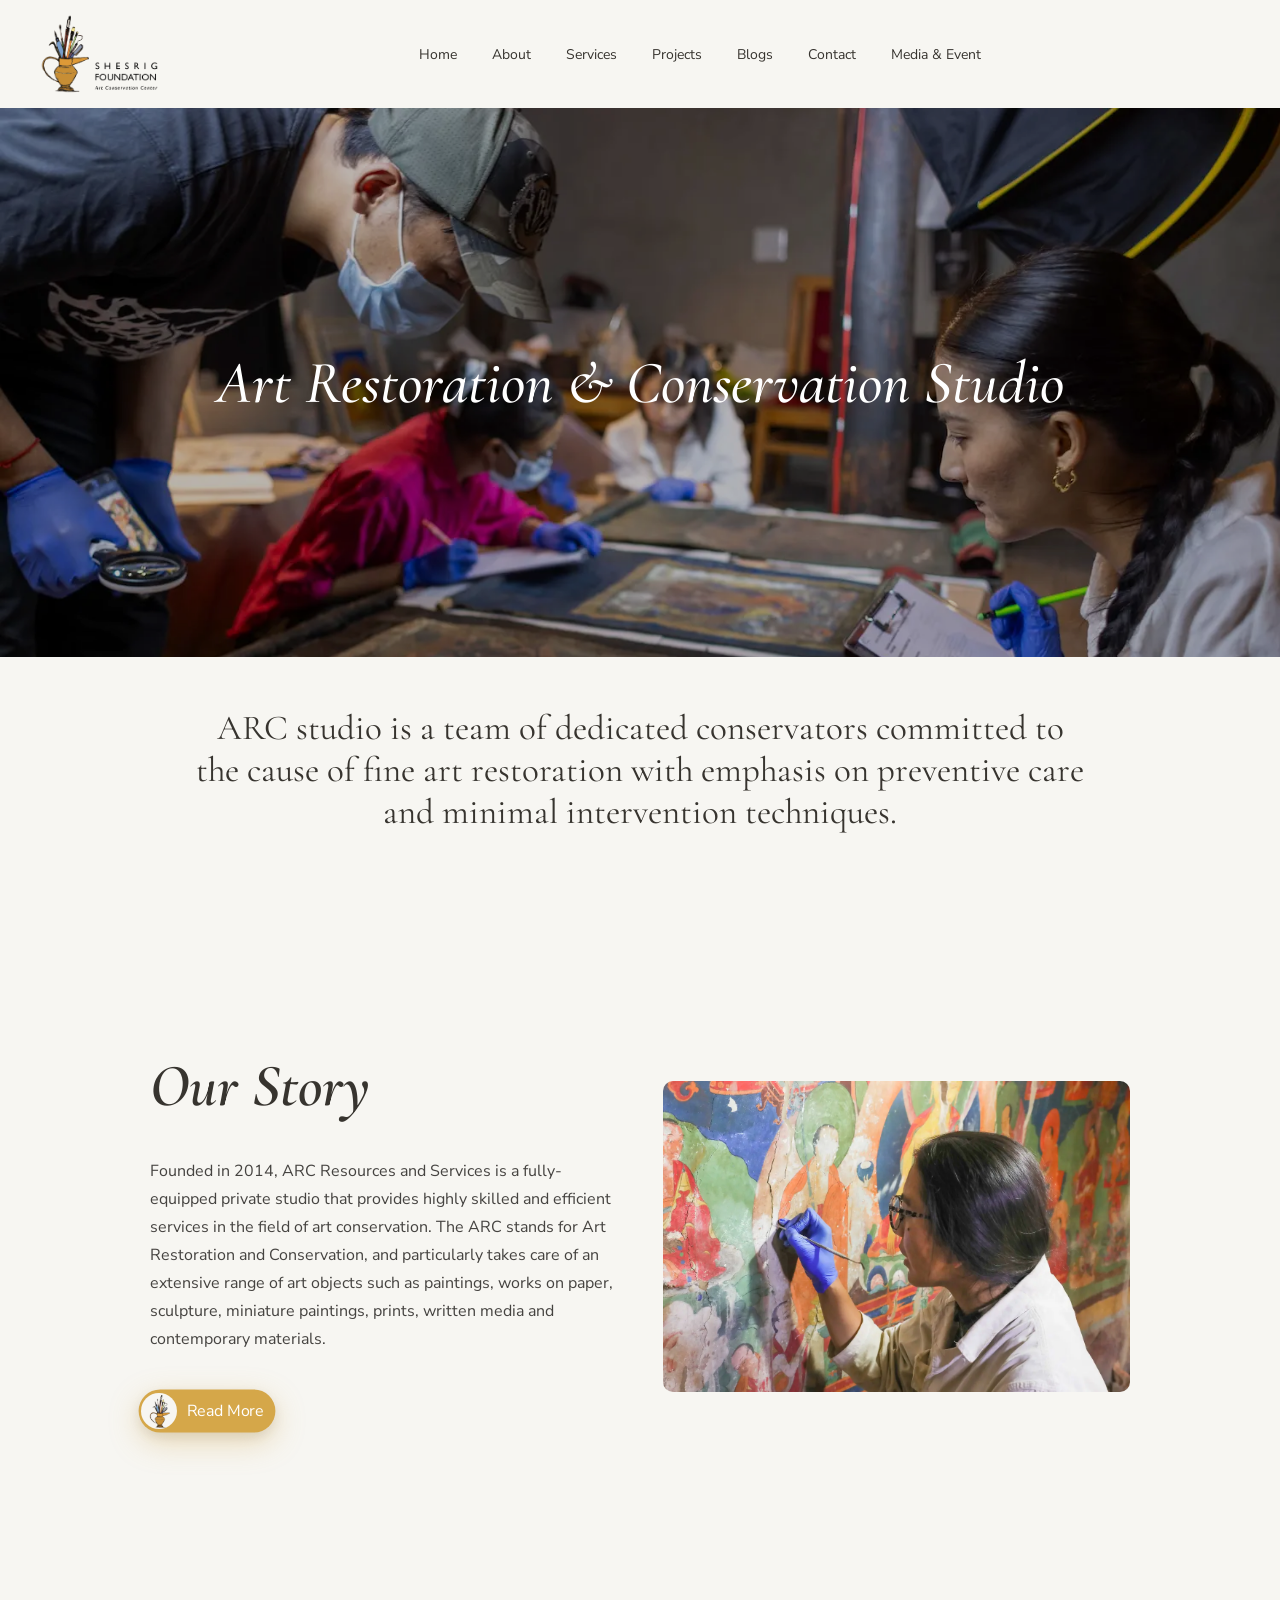
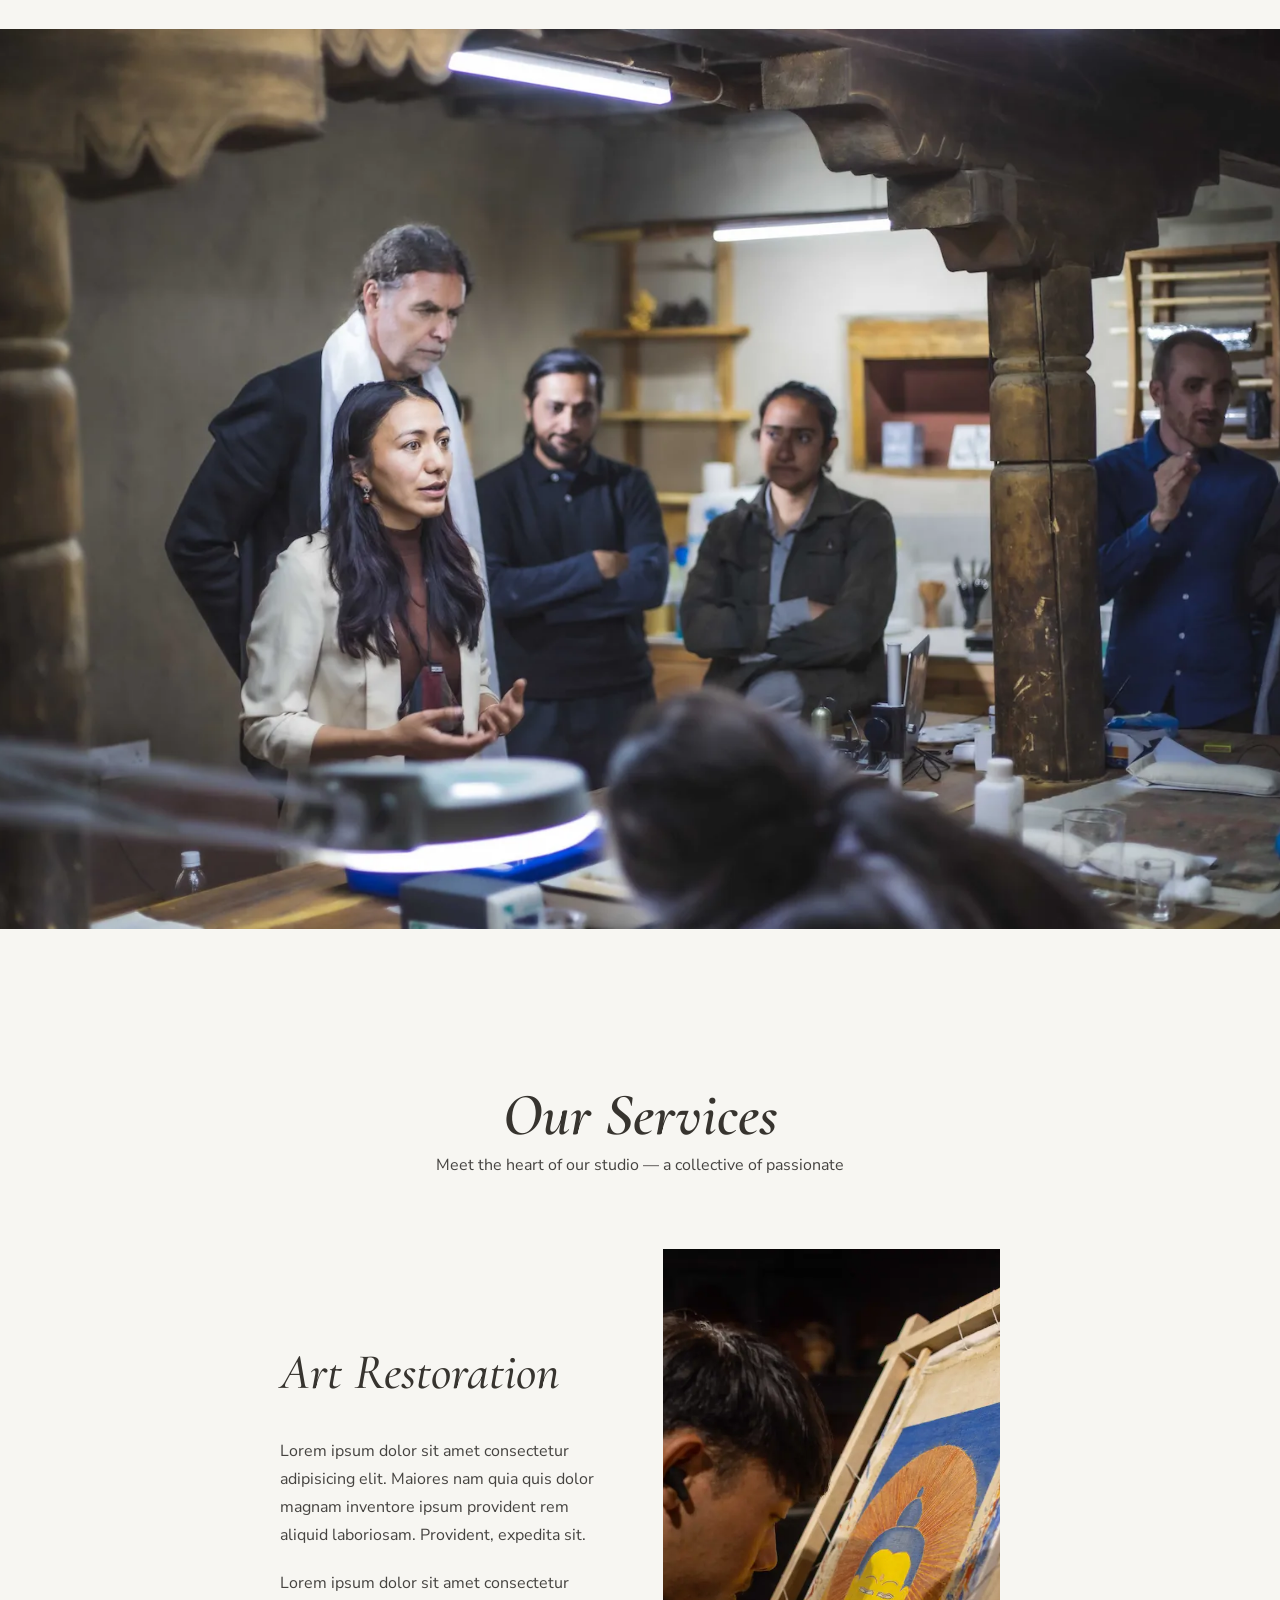
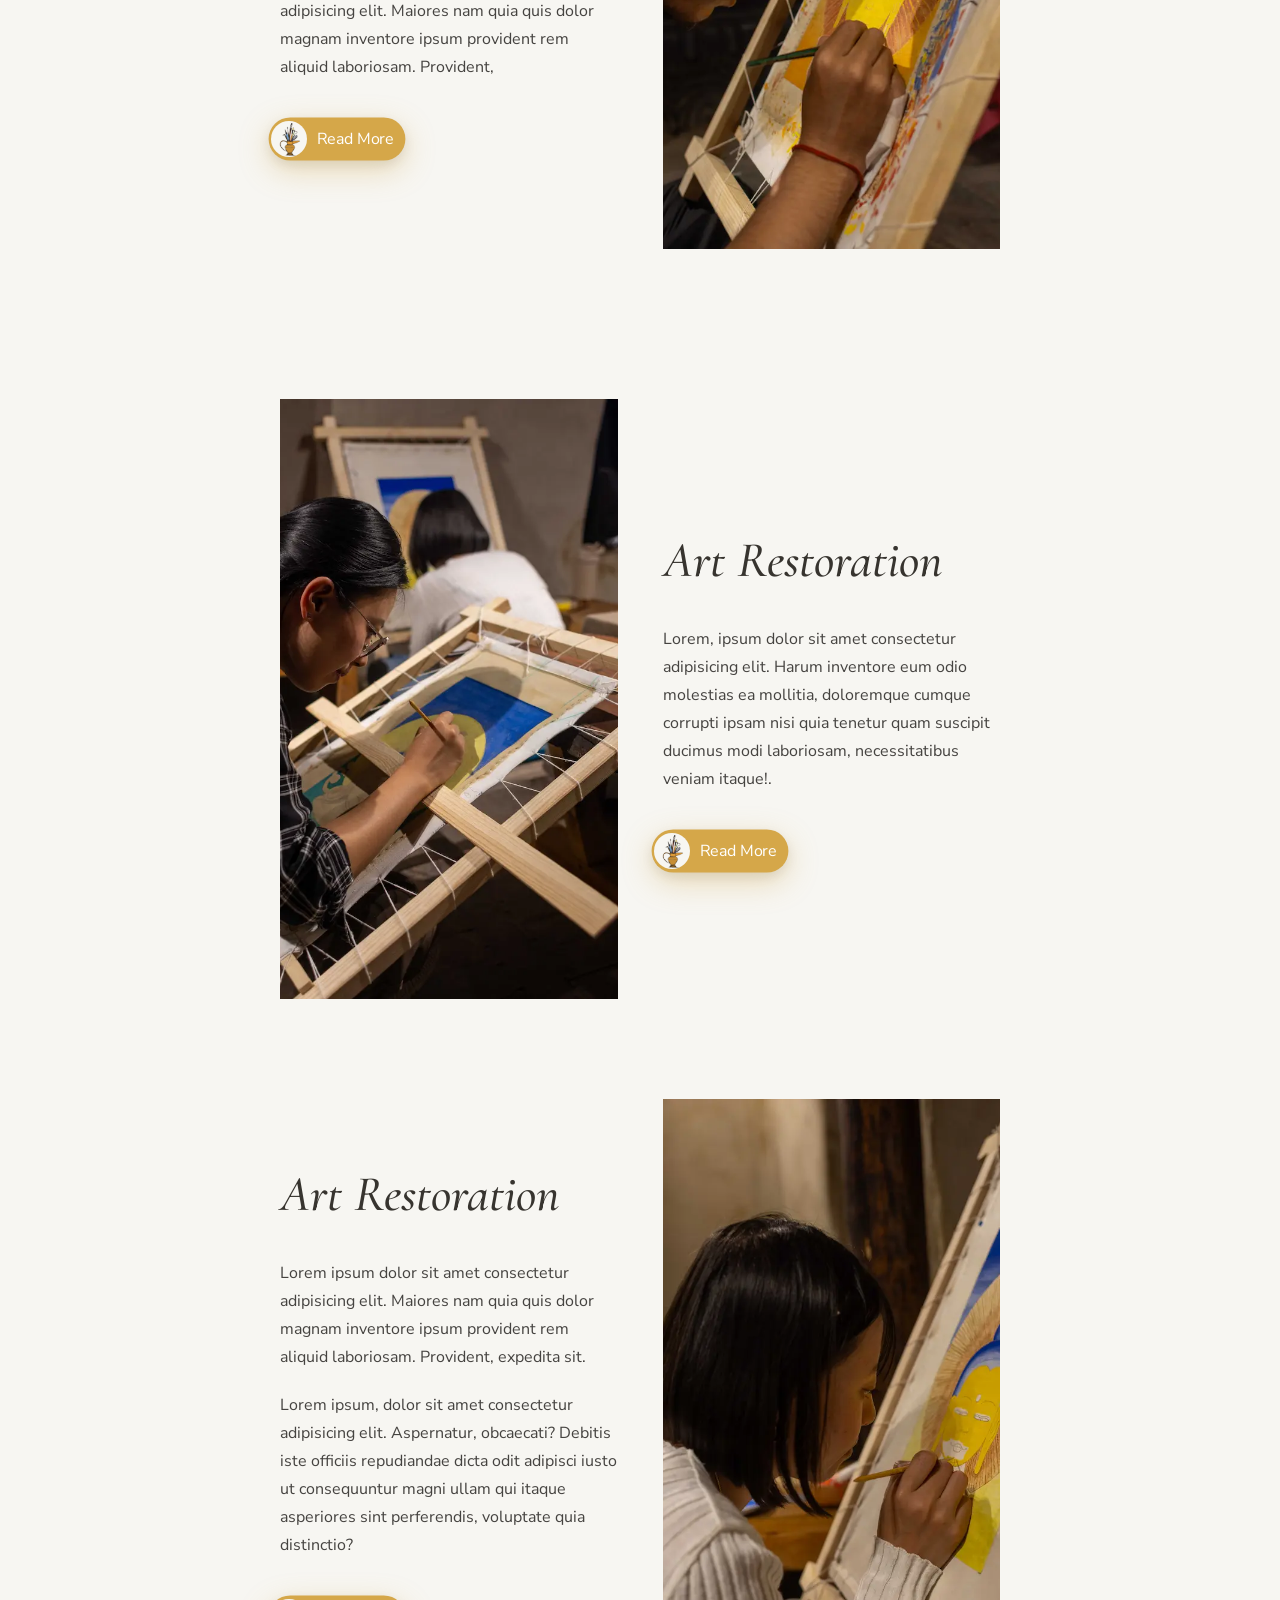
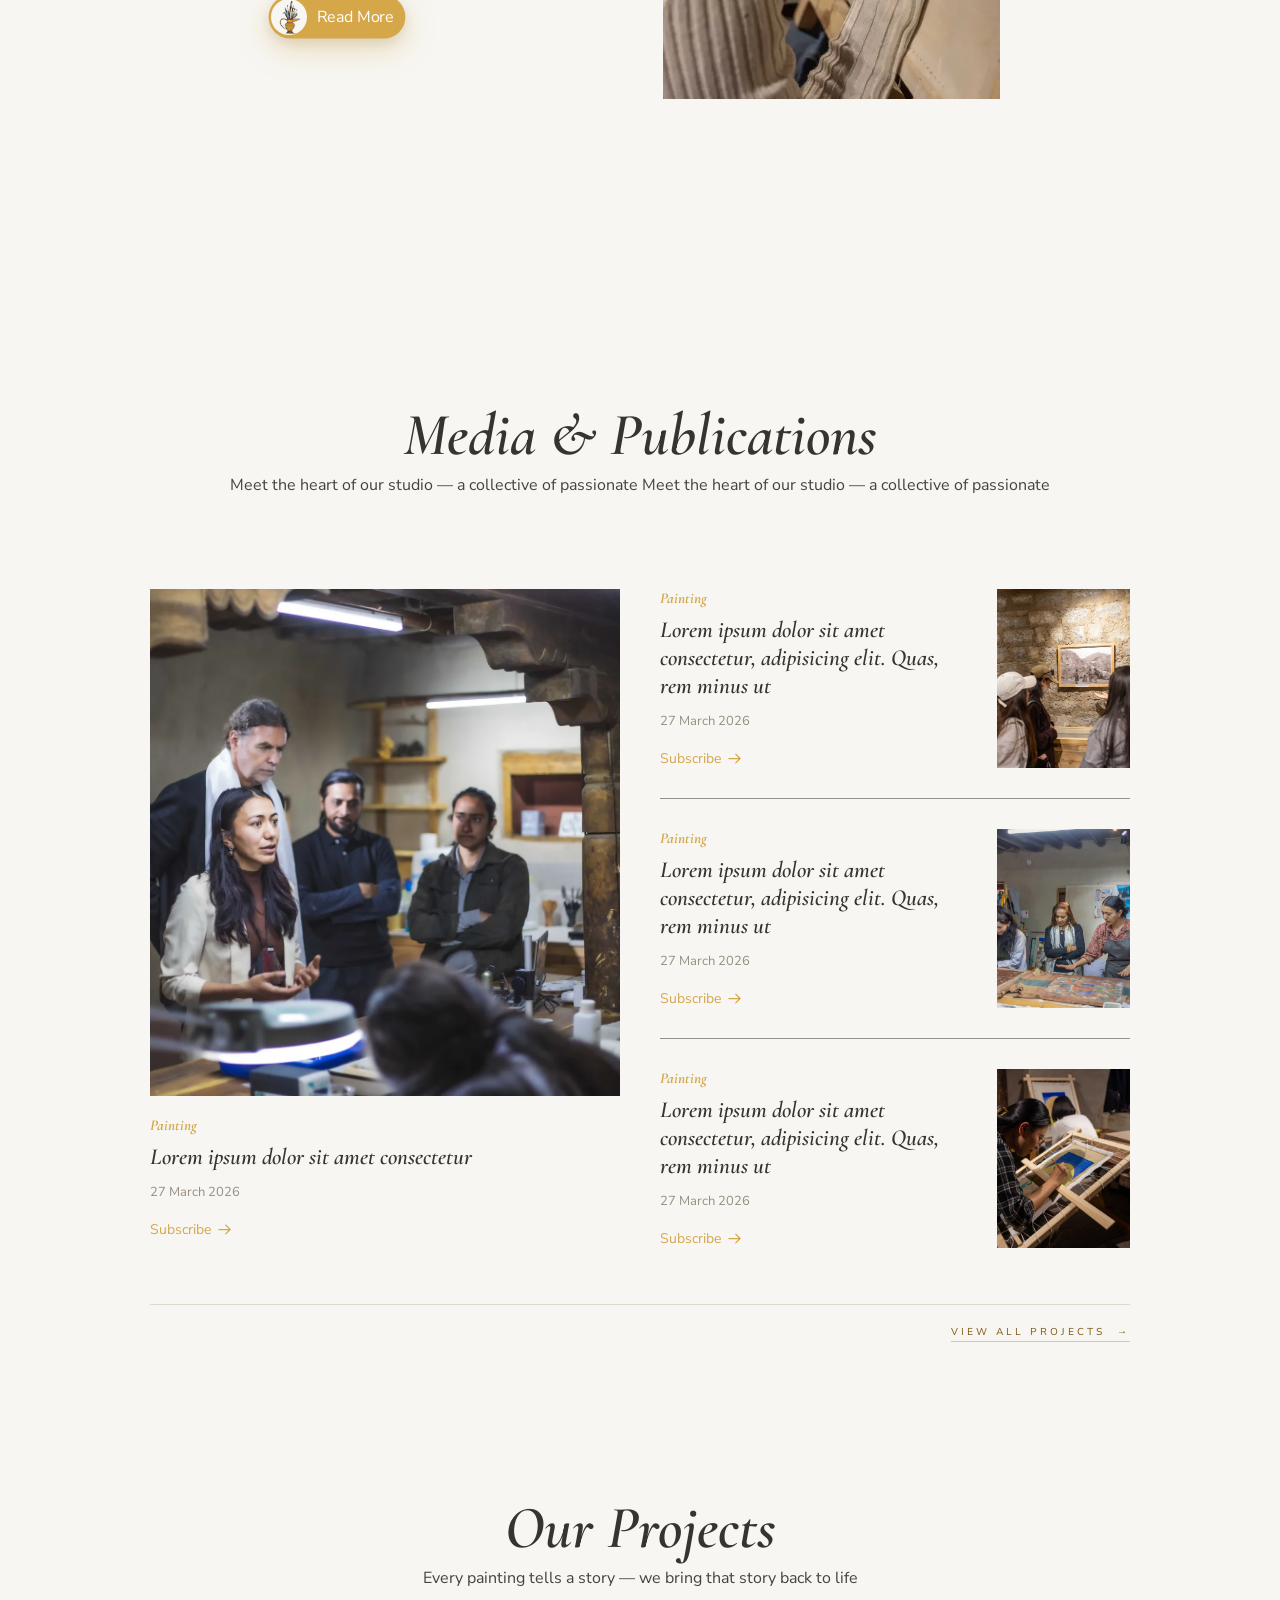
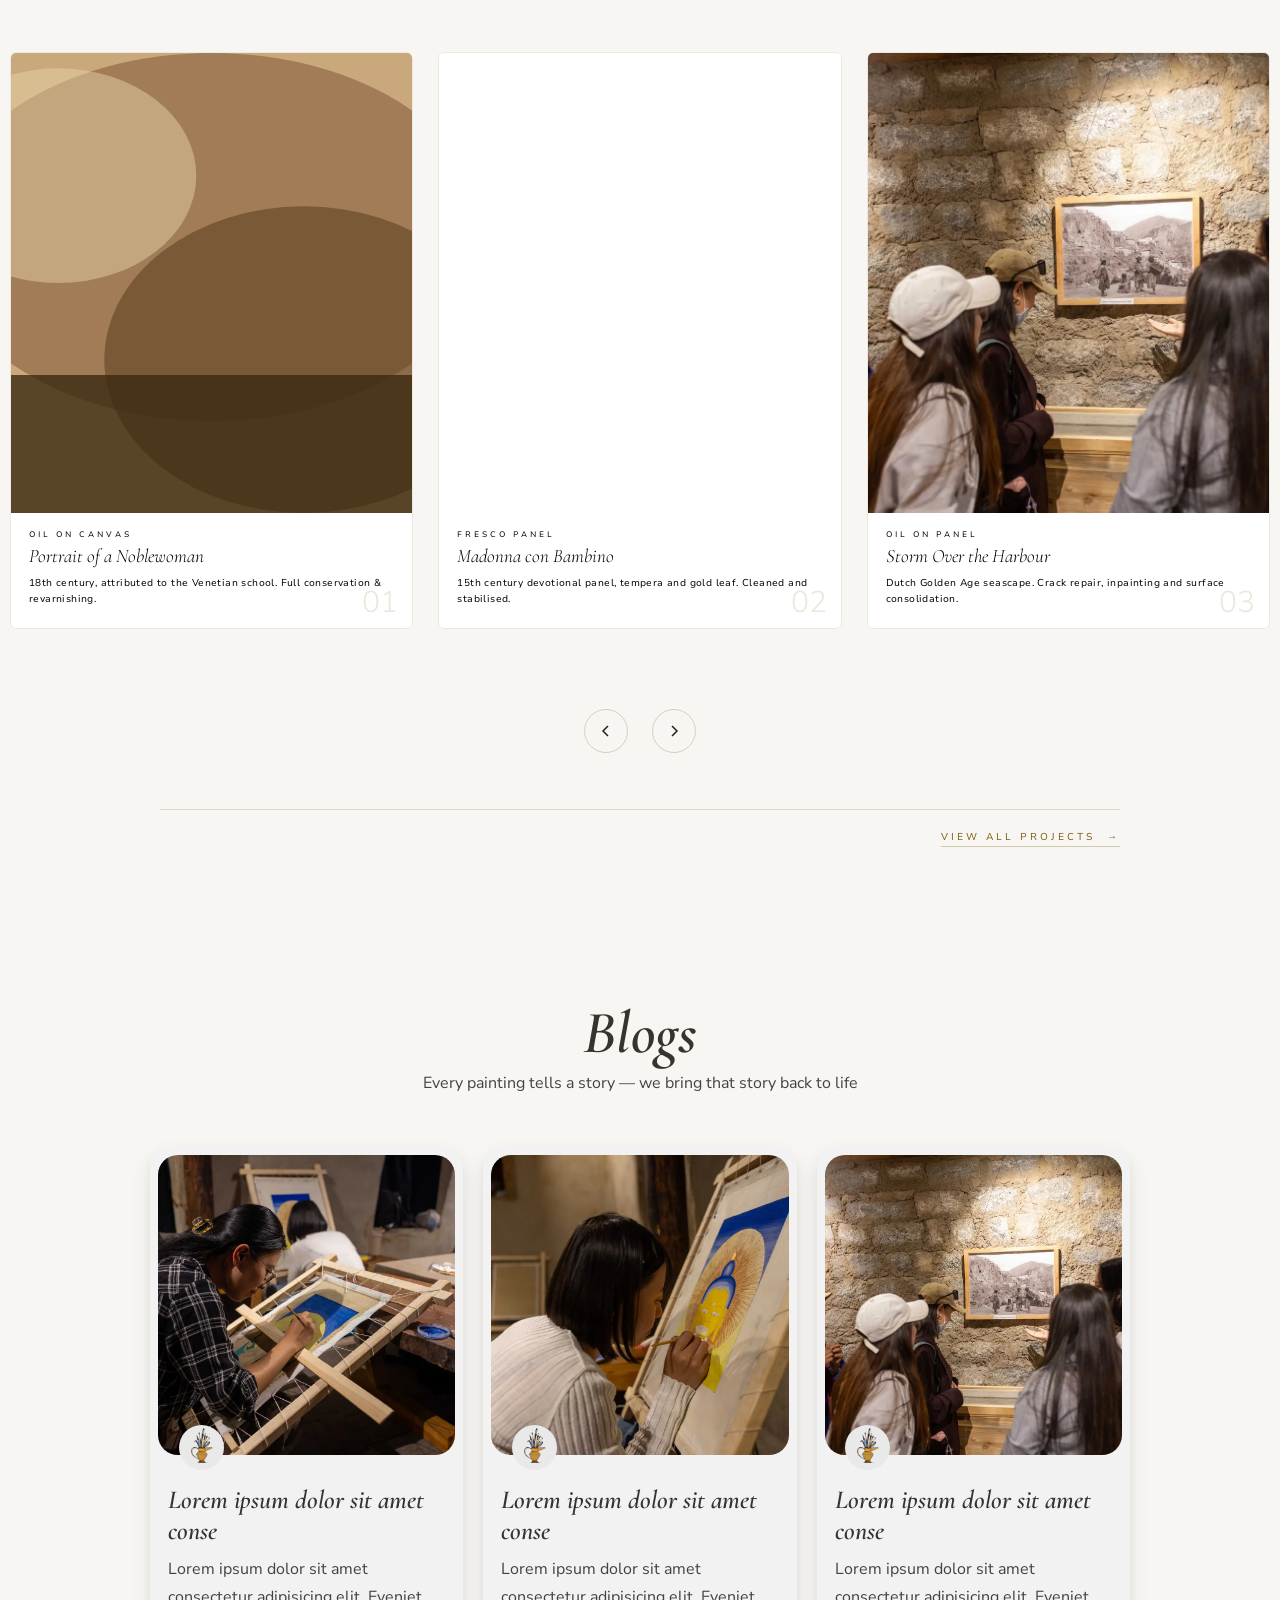
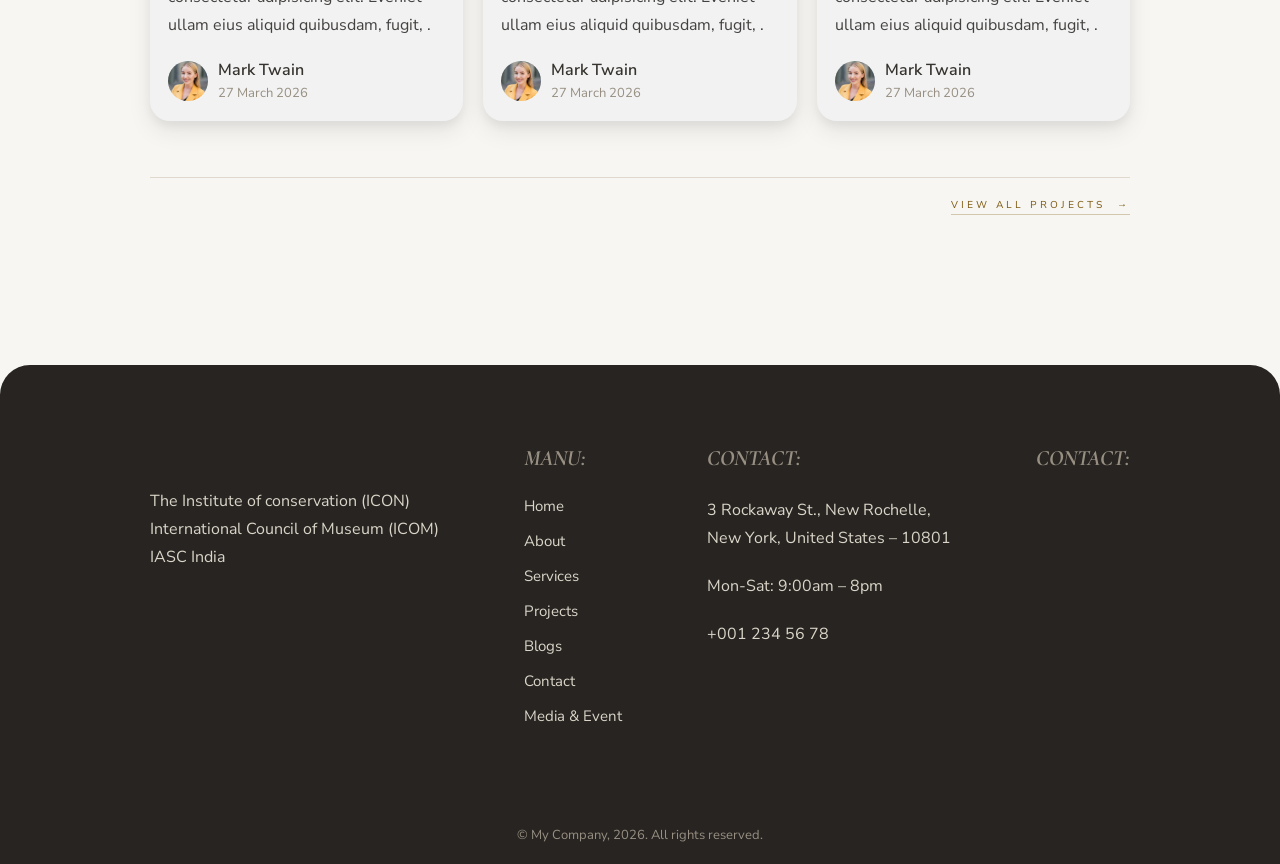
==== commit 508ae331: "painting home page" ====
--- a/index.html
+++ b/index.html
@@ -7,15 +7,15 @@
   <title>Document</title>
 
   <!-- Owl Carousel CSS -->
-<link rel="stylesheet" href="https://cdnjs.cloudflare.com/ajax/libs/OwlCarousel2/2.3.4/assets/owl.carousel.min.css"/>
-
-<link rel="stylesheet" href="https://cdnjs.cloudflare.com/ajax/libs/OwlCarousel2/2.3.4/assets/owl.theme.default.min.css"/>
-
-  <!-- font link -->
-<link href="https://fonts.googleapis.com/css2?family=Cormorant+Garamond:ital,wght@0,300..700;1,300..700&family=Jost:ital,wght@0,100..900;1,100..900&family=Poppins:ital,wght@0,100;0,200;0,300;0,400;0,500;0,600;0,700;0,800;0,900;1,100;1,200;1,300;1,400;1,500;1,600;1,700;1,800;1,900&display=swap" rel="stylesheet">
-
-<!-- font 2 link -->
- <link href="https://fonts.googleapis.com/css2?family=Cormorant+Garamond:ital,wght@0,300..700;1,300..700&family=Jost:ital,wght@0,100..900;1,100..900&family=Open+Sans:ital,wght@0,300..800;1,300..800&family=Poppins:ital,wght@0,100;0,200;0,300;0,400;0,500;0,600;0,700;0,800;0,900;1,100;1,200;1,300;1,400;1,500;1,600;1,700;1,800;1,900&display=swap" rel="stylesheet">
+<link rel="stylesheet" href="https://cdnjs.cloudflare.com/ajax/libs/OwlCarousel2/2.3.4/assets/owl.carousel.min.css">
+<link rel="stylesheet" href="https://cdnjs.cloudflare.com/ajax/libs/OwlCarousel2/2.3.4/assets/owl.theme.default.min.css">
+
+<!-- font link -->
+
+<link rel="preconnect" href="https://fonts.googleapis.com">
+<!-- <link href="https://fonts.googleapis.com/css2?family=Cormorant+Garamond:ital,wght@0,300;0,400;1,300;1,400&display=swap" rel="stylesheet"> -->
+
+<link href="https://fonts.googleapis.com/css2?family=Cormorant+Garamond:ital,wght@0,300..700;1,300..700&display=swap" rel="stylesheet">
 
 
 
@@ -61,10 +61,10 @@
           </ul>
         </div>
         <div class="nav-right">
-        <a href=""> <img src="./images/white facebook.png" alt=""></a>
+        <!-- <a href=""> <img src="./images/white facebook.png" alt=""></a>
          <a href=""><img src="./images/white instagram.png" alt=""></a>
       <a href="">  <img src="./images/white linkdine.png" alt=""></a>
-         
+          -->
         </div>
         </nav>
 
@@ -79,7 +79,7 @@
         <div class="hero-black-div">
         <div class="hero-heading">
         <h1>Art Restoration & Conservation Studio</h1>
-        <h4>Based in Delhi - Since 2014</h4>
+        <!-- <h4>Based in Delhi - Since 2014</h4> -->
         </div>
        
       </div>
@@ -135,9 +135,9 @@
           Founded in 2014, ARC Resources and Services is a fully-equipped private studio that provides highly skilled and efficient services in the field of art conservation. The ARC stands for Art Restoration and Conservation, and particularly takes care of an extensive range of art objects such as paintings, works on paper, sculpture, miniature paintings, prints,  written media and contemporary materials.
 
         </p>
-        <p class="para para-padding para-height">
+        <!-- <p class="para para-padding para-height">
           We specialize in the conservation of Indian traditional, modern and contemporary works of art. Since its establishment, the studio has built a team of professionally trained and adept conservators.
-        </p>
+        </p> -->
 
 
       </div>
@@ -159,18 +159,45 @@
   
 </section>
 
-
-
-
-
+</div>
+
+
+
+
+
+<style>
+  .full-video{
+    height: 100vh;
+    margin-bottom: 150px;
+  }
+  .full-video img{
+    height: 100%;
+    width: 100%;
+    object-fit: cover;
+  }
+</style>
+
+<div class="full-video">
+  <img src="./images/Photos/SL_Opening_202243.webp" alt="">
+</div>
+
+
+
+
+<div class="padding">
 
   <!-- services section heading-->
 
   <section class="services-section-parent">
-
+<div class="all-heading">
   <div class="services-heading">
-    <h2 class="heading">Our Services</h2>
-
+  
+    <h2 class="heading" style="text-align: center;">Our Services</h2>
+    <p class="para " style="text-align: center;">
+Meet the heart of our studio — a collective of passionate
+    </p>
+
+  </div>
   </div>
 
   <!-- services section -->
@@ -289,17 +316,30 @@
 
 </section>
 
+</div>
+
+
+
+
+
+
 
 
 
 
 
 <!-- News and Events Heading -->
+
+<div class="padding">
 
 <section class="events-section-parent">
 
 <div class="events-heading" style="text-align: center;">
   <h2 class="heading"> Media & Publications</h2>
+      <p class="para " style="text-align: center;">
+Meet the heart of our studio — a collective of passionate
+Meet the heart of our studio — a collective of passionate
+    </p>
 </div>
 
 <!-- news and events section -->
@@ -313,7 +353,7 @@
      
       <h5>Painting</h5>
       <h3 class="small-heading">Lorem ipsum dolor sit amet consectetur</h3>
-      <span>27 March 2026</span>
+      <span class="date">27 March 2026</span>
 
       <div class="event-button">
         <button class="txt-btn">
@@ -348,7 +388,7 @@
      
       <h5>Painting</h5>
       <h3 class="small-heading">Lorem ipsum dolor sit amet consectetur, adipisicing elit. Quas, rem minus ut</h3>
-      <span>27 March 2026</span>
+      <span class="date">27 March 2026</span>
 
          <div class="event-button">
         <button class="txt-btn">
@@ -384,7 +424,7 @@
      
       <h5>Painting</h5>
       <h3 class="small-heading">Lorem ipsum dolor sit amet consectetur, adipisicing elit. Quas, rem minus ut</h3>
-      <span>27 March 2026</span>
+      <span class="date">27 March 2026</span>
 
          <div class="event-button">
         <button class="txt-btn">
@@ -422,7 +462,7 @@
      
       <h5>Painting</h5>
       <h3 class="small-heading">Lorem ipsum dolor sit amet consectetur, adipisicing elit. Quas, rem minus ut</h3>
-      <span>27 March 2026</span>
+      <span class="date">27 March 2026</span>
 
                  <div class="event-button">
         <button class="txt-btn">
@@ -453,6 +493,11 @@
 
     </div>
   </div>
+
+</div>
+<div class="pc-footer">
+<span class="pc-footer-count" id="pc-footer-count"></span>
+<button class="pc-footer-cta">View all projects &nbsp;→</button>
 </div>
 
 
@@ -460,24 +505,188 @@
 </section>
 
 
+</div>
+
+
+
+
+
+
+<!-- projects section -->
+
+
+
+
+
+
+
+
+<div class="pc-root">
+
+  <!-- Header -->
+<div class="padding">
+
+  <div class="events-heading" style="text-align: center;">
+  <h2 class="heading">Our Projects</h2>
+      <p class="para " style="text-align: center;">
+Every painting tells a story — we bring that story back to life
+    </p>
+</div>
+</div>
+
+  <!-- Carousel -->
+  <div class="pc-owl-wrap">
+    <div class="owl-carousel owl-theme" id="pc-owl">
+
+      <div class="item">
+        <div class="pc-card">
+          <div class="pc-card-img">
+            <div class="pc-gold-bar"></div>
+            <img src="./images/photos/0U5A6670.webp" alt="Portrait of a Noblewoman"
+                 onerror="this.style.display='none';this.nextElementSibling.style.display='block'">
+            <svg style="display:none" viewBox="0 0 400 300" xmlns="http://www.w3.org/2000/svg" preserveAspectRatio="xMidYMid slice">
+              <rect width="400" height="300" fill="#c9a87c"/>
+              <ellipse cx="200" cy="120" rx="180" ry="120" fill="#8a6240" opacity=".62"/>
+              <ellipse cx="260" cy="200" rx="130" ry="100" fill="#5c3d1e" opacity=".55"/>
+              <rect x="0" y="210" width="400" height="90" fill="#3a2810" opacity=".78"/>
+              <ellipse cx="100" cy="80" rx="90" ry="70" fill="#e8d4a8" opacity=".48"/>
+            </svg>
+            <div class="pc-card-overlay"><span class="pc-overlay-link">View work</span></div>
+          </div>
+          <div class="pc-card-body">
+            <div class="pc-card-tag">Oil on Canvas</div>
+            <div class="pc-card-title">Portrait of a Noblewoman</div>
+            <div class="pc-card-desc">18th century, attributed to the Venetian school. Full conservation &amp; revarnishing.</div>
+            <div class="pc-card-num">01</div>
+          </div>
+        </div>
+      </div>
+
+      <div class="item">
+        <div class="pc-card">
+          <div class="pc-card-img">
+            <div class="pc-gold-bar"></div>
+                <img src="./images/photos/0U5A5305.webp" alt="Portrait of a Noblewoman"
+                 onerror="this.style.display='none';this.nextElementSibling.style.display='block'">
+        
+            <div class="pc-card-overlay"><span class="pc-overlay-link">View work</span></div>
+          </div>
+          <div class="pc-card-body">
+            <div class="pc-card-tag">Fresco Panel</div>
+            <div class="pc-card-title">Madonna con Bambino</div>
+            <div class="pc-card-desc">15th century devotional panel, tempera and gold leaf. Cleaned and stabilised.</div>
+            <div class="pc-card-num">02</div>
+          </div>
+        </div>
+      </div>
+
+      <div class="item">
+        <div class="pc-card">
+          <div class="pc-card-img">
+            <div class="pc-gold-bar"></div>
+         <img src="./images/Photos/0U5A6535.webp" alt="">
+            <div class="pc-card-overlay"><span class="pc-overlay-link">View work</span></div>
+          </div>
+          <div class="pc-card-body">
+            <div class="pc-card-tag">Oil on Panel</div>
+            <div class="pc-card-title">Storm Over the Harbour</div>
+            <div class="pc-card-desc">Dutch Golden Age seascape. Crack repair, inpainting and surface consolidation.</div>
+            <div class="pc-card-num">03</div>
+          </div>
+        </div>
+      </div>
+
+      <div class="item">
+        <div class="pc-card">
+          <div class="pc-card-img">
+            <div class="pc-gold-bar"></div>
+           <img src="./images/Photos/0U5A6660.webp" alt="">
+            <div class="pc-card-overlay"><span class="pc-overlay-link">View work</span></div>
+          </div>
+          <div class="pc-card-body">
+            <div class="pc-card-tag">Watercolour</div>
+            <div class="pc-card-title">Garden at Giverny</div>
+            <div class="pc-card-desc">Impressionist work on paper. De-acidification and mount conservation.</div>
+            <div class="pc-card-num">04</div>
+          </div>
+        </div>
+      </div>
+
+      <div class="item">
+        <div class="pc-card">
+          <div class="pc-card-img">
+            <div class="pc-gold-bar"></div>
+           <img src="./images/Photos/0U5A6664.webp" alt="">
+            <div class="pc-card-overlay"><span class="pc-overlay-link">View work</span></div>
+          </div>
+          <div class="pc-card-body">
+            <div class="pc-card-tag">Tempera on Wood</div>
+            <div class="pc-card-title">The Annunciation</div>
+            <div class="pc-card-desc">Early Renaissance altarpiece fragment. Extensive flaking stabilised and retouched.</div>
+            <div class="pc-card-num">05</div>
+          </div>
+        </div>
+      </div>
+
+      <div class="item">
+        <div class="pc-card">
+          <div class="pc-card-img">
+            <div class="pc-gold-bar"></div>
+          <img src="./images/Photos/0U5A6666.webp" alt="">
+            <div class="pc-card-overlay"><span class="pc-overlay-link">View work</span></div>
+          </div>
+          <div class="pc-card-body">
+            <div class="pc-card-tag">Oil on Canvas</div>
+            <div class="pc-card-title">Self-Portrait with Palette</div>
+            <div class="pc-card-desc">19th century academic work. Lining, structural treatment and tonal restoration.</div>
+            <div class="pc-card-num">06</div>
+          </div>
+        </div>
+      </div>
+
+    </div><!-- /.owl-carousel -->
+  </div>
+
+  <!-- Controls -->
+  <div class="pc-controls">
+    <button class="pc-btn" id="pc-prev" aria-label="Previous project">
+      <svg viewBox="0 0 16 16" fill="none" stroke="currentColor" stroke-width="1.5">
+        <path d="M10 3L5 8l5 5"/>
+      </svg>
+    </button>
+    <button class="pc-btn" id="pc-next" aria-label="Next project">
+      <svg viewBox="0 0 16 16" fill="none" stroke="currentColor" stroke-width="1.5">
+        <path d="M6 3l5 5-5 5"/>
+      </svg>
+    </button>
+  </div>
+
+  <!-- prjects section Footer -->
+   <div class="padding">
+  <div class="pc-footer">
+    <span class="pc-footer-count" id="pc-footer-count"></span>
+    <button class="pc-footer-cta">View all projects &nbsp;→</button>
+  </div>
+
+</div>
+
+</div>
+
+
 
 <!-- blogs section heading -->
-
+<!-- 
 <section class="blogs-section-parent" >
 
 <div class="blog-section-heading" style="text-align: center;">
 
     <h2 class="heading">Our Projects</h2>
-    <!-- <p class="para">
-      Lorem ipsum dolor sit amet consectetur adipisicing elit. Architecto sunt quod sapiente nam aspernatur ex alias reprehenderit molestiae eos eaque delectus excepturi omnis quos ad quia ipsa, perferendis eius soluta.
-    </p> -->
-
-</div>
-
-
-<!-- blogs section -->
-
-<!-- <div class="blogs"> -->
+ 
+
+</div>
+
+
+
 
 
 <style>
@@ -485,11 +694,7 @@
 </style>
       <div class="blog-parent">
 
-        <!-- <div class="blog-left">
-
-
-
-        </div> -->
+   
         <div class="blog-carousel">
 
 
@@ -640,7 +845,7 @@
 
       </div>
 
-      </section>
+      </section> -->
 
 
 <!-- </div> -->
@@ -654,70 +859,224 @@
 
 
 
-
-
-
-
-
-
-
-<div class="hello" style="height: 100vh;"></div>
-
-
-
-
-<!-- From Uiverse.io by xopc333 --> 
-
-
-
-
-<!-- From Uiverse.io by alexmaracinaru --> 
-<!-- From Uiverse.io by satyamchaudharydev --> 
-
-
-
-
-
-
-  </div>
-
-
-
-
-
-
-
-
-
-
-
-
-
-
-
-
-
-
-
-
-
-
-
-
-
-
-
-
-
-
-
-
-<!-- jQuery (sabse pehle) -->
-<script src="https://code.jquery.com/jquery-3.6.0.min.js"></script>
-
-<!-- Owl Carousel JS -->
+<!-- blog section -->
+
+<div class="padding">
+
+
+<section class="blog-section-parent">
+  <div class="events-heading" style="text-align: center;">
+  <h2 class="heading">Blogs</h2>
+      <p class="para " style="text-align: center;">
+Every painting tells a story — we bring that story back to life
+    </p>
+</div>
+
+<div class="blog">
+  <div class="blog-card">
+    <div class="blog-card-img">
+       <img src="./images/Photos/0U5A6660.webp" alt="" class="card-img">
+          <div class="blog-card-logo">
+            <img src="./images/svg logo.svg" alt="">
+            
+     
+    </div>
+    </div>
+   
+    <div class="blog-card-txt">
+    
+      <div class="blog-card-heading">
+        <h3 class="small-heading">Lorem ipsum dolor sit amet conse</h3>
+      </div>
+      <div class="blog-card-para">
+      <p class="para">Lorem ipsum dolor sit amet consectetur adipisicing elit. Eveniet ullam eius aliquid quibusdam, fugit, .</p>
+      </div>
+
+      <div class="blog-card-author">
+        <div class="author-img">
+          <img src="./images/author.avif" alt="">
+        </div>
+        <div class="author-name">
+        <span class="author-name-color">Mark Twain</span>
+          <div class="blog-date">
+         <span class="date">27 March 2026</span>
+         </div>
+        </div>
+      </div>
+
+
+    </div>
+  </div>
+
+  <div class="blog-card">
+    <div class="blog-card-img">
+       <img src="./images/Photos/0U5A6664.webp" alt=""  class="card-img">
+         <div class="blog-card-logo">
+            <img src="./images/svg logo.svg" alt="">
+            
+     
+    </div>
+    </div>
+    <div class="blog-card-txt">
+       <div class="blog-card-heading">
+        <h3 class="small-heading">Lorem ipsum dolor sit amet conse</h3>
+      </div>
+      <div class="blog-card-para">
+      <p class="para">Lorem ipsum dolor sit amet consectetur adipisicing elit. Eveniet ullam eius aliquid quibusdam, fugit, .</p>
+      </div>
+
+      <div class="blog-card-author">
+        <div class="author-img">
+          <img src="./images/author.avif" alt="">
+        </div>
+        <div class="author-name">
+          <span class="author-name-color">Mark Twain</span>
+          <div class="blog-date">
+         <span class="date">27 March 2026</span>
+         </div>
+        </div>
+      </div>
+
+    </div>
+  </div>
+
+  <div class="blog-card">
+    <div class="blog-card-img">
+       <img src="./images/Photos/0U5A6535.webp" alt=""  class="card-img">
+         <div class="blog-card-logo">
+            <img src="./images/svg logo.svg" alt="">
+            
+     
+    </div>
+    </div>
+    <div class="blog-card-txt">
+       <div class="blog-card-heading">
+        <h3 class="small-heading">Lorem ipsum dolor sit amet conse</h3>
+      </div>
+      <div class="blog-card-para">
+      <p class="para">Lorem ipsum dolor sit amet consectetur adipisicing elit. Eveniet ullam eius aliquid quibusdam, fugit, .</p>
+      </div>
+
+      <div class="blog-card-author">
+        <div class="author-img">
+          <img src="./images/author.avif" alt="">
+        </div>
+        <div class="author-name">
+              <span class="author-name-color">Mark Twain</span>
+          <div class="blog-date">
+         <span class="date">27 March 2026</span>
+         </div>
+        </div>
+      </div>
+    </div>
+  </div>
+</div>
+
+  <div class="pc-footer">
+    <span class="pc-footer-count" id="pc-footer-count"></span>
+    <button class="pc-footer-cta">View all projects &nbsp;→</button>
+  </div>
+
+</section>
+
+</div>
+
+
+
+
+
+
+
+
+
+
+
+
+
+
+     <!-- footer -->
+
+          
+<footer class="footer-parent">
+          <div class="footer">
+            <div class="footer-logo">
+              <img src="./images/logo.png" alt="">
+              <!-- <h5>ARC RESOURCES & SERVICES</h5> -->
+                         <p class="para">
+                The Institute of conservation (ICON) <br>
+International Council of Museum  (ICOM) <br>
+IASC India
+              </p>
+            </div>
+          
+            <div class="footer-manu-parent">
+              <h4>MANU:</h4>
+
+<div class="footer-manu">
+                    <ul>
+            <li><a href="">Home</a></li>
+            <li><a href="">About</a></li>
+            <li><a href="">Services</a></li>
+            <li><a href="">Projects</a></li>
+            <li><a href="">Blogs</a></li>
+            <li><a href="">Contact</a></li>
+            <li><a href="">Media & Event</a></li>
+          </ul>
+    </div>
+            </div>
+            <div class="footer-contact">
+              <h4>CONTACT:</h4>
+              <p class="para">
+3 Rockaway St., New Rochelle, <br> New York, United States – 10801
+              </p>
+              <p class="para">
+Mon-Sat: 9:00am – 8pm
+              </p>
+              <p class="para">
++001 234 56 78
+              </p>
+            </div>
+
+            <div class="footer-insta">
+              <h4>CONTACT:</h4>
+
+              <div class="footer-social-media">
+                <img src="./images/white facebook.png" alt="">
+                <img src="./images/white instagram.png" alt="">
+                <img src="./images/white linkdine.png" alt="">
+              </div>
+            </div>
+          </div>
+
+          <div class="footer-bottom-txt">
+            <span class="date">© My Company, 2026. All rights reserved.</span>
+          </div>
+
+</footer>
+
+
+
+
+
+
+
+
+
+
+
+
+
+
+
+
+
+
+
+
+
+
+<script src="https://cdnjs.cloudflare.com/ajax/libs/jquery/3.7.1/jquery.min.js"></script>
 <script src="https://cdnjs.cloudflare.com/ajax/libs/OwlCarousel2/2.3.4/owl.carousel.min.js"></script>
-
 <!-- GSAP -->
 <script src="https://cdnjs.cloudflare.com/ajax/libs/gsap/3.12.5/gsap.min.js"></script>
 
--- a/style/style.css
+++ b/style/style.css
@@ -3,11 +3,14 @@
     
        src: url(./font/gyBhhwUxId8gMGYQMKR3pzfaWI_RruM4mJPby1QNtA.woff2);
    } */
+@import url('https://fonts.googleapis.com/css2?family=Nunito+Sans:ital,opsz,wght@0,6..12,200..1000;1,6..12,200..1000&display=swap');
 
    body {
        background-color: var(--bg-color);
+        font-family: "Nunito Sans", sans-serif;
+
     
-          font-family: 'Open Sans', sans-serif;
+      
 
 
     
@@ -19,12 +22,17 @@
 
  :root {
  
-  --bg-color: #ffffff;
+  --bg-color: #f7f6f2;
   --logo-color: #d5a749;
-  --heading-color: #222222;
+  --heading-color: #37342f;
   --heading2-color: #ffffff;
-  --heading3-color: #c6c6c6;
-  --para-color: #4a4a4a;
+  /* --heading3-color: #c6c6c6; */
+  --heading3-color: #37342f;
+  /* --para-color: #4a4a4a; */
+  --para-color: #262321d9;
+  --nav-color:#262321d9;
+  --light-color:#978f82;
+  --footer-txt-color:#dad5c8;
 
 }
 
@@ -59,6 +67,7 @@
        /* color: #000000; */
        color: var(--heading-color);
       font-family: 'Cormorant Garamond', serif;
+      font-style: italic;
 
        
 
@@ -72,6 +81,10 @@
       
     
      
+   }
+
+   button{
+             font-family: "Nunito Sans", sans-serif;
    }
 
 
@@ -116,7 +129,7 @@
        /* position: absolute;
        top: 2px; */
        /* background-color: #d5a749; */
-       background-color: var(--bg-color);
+      background-color: var(--bg-color);
    
     
          padding: 0px 40px 0px 40px;
@@ -246,6 +259,7 @@
   .about-heading p{
     font-size: 35px;
       font-family: 'Cormorant Garamond', serif;
+      color: var(--heading-color);
   }
 
    
@@ -254,20 +268,18 @@
   
     .heading{
       color: var(--heading3-color);
-      font-size: 90px;
-      font-weight: 400;
+      font-size: 60px;
+      font-weight: 600;
       
     }
     .para{
-      font-size: 15px;
+      font-size: 16px;
       color: var(--para-color);
-      line-height: 30px;
-      text-align:justify;
+      line-height: 28px;
+      /* text-align:justify; */
       
     }
-  .para-height{
-    line-height: 35px;
-  }
+
     .our-story{
       display: flex;
       gap: 45px;
@@ -286,7 +298,7 @@
       align-items: center;
     }
     .para-padding{
-      margin-top: 40px;
+      margin-top: 20px;
     }
     .our-story-para{
 
@@ -305,14 +317,24 @@
 /* services section heading */
 
 
-/* .services-heading{
-  margin-bottom: 90px;
-} */
+.all-heading{
+  display: flex;
+  justify-content: center;
+  /* background-color: pink; */
+
+
+
+}
+.services-heading{
+  /* background-color: #49d5a2; */
+  width: 65%;
+}
+
 
  
 /* services */
 .services-parent{
-  padding: 90px 130px 0px 130px;
+  padding: 70px 130px 0px 130px;
 }
 .services{
   display: flex;
@@ -403,14 +425,16 @@
 .small-heading{
 font-size: 23px;
 margin: 9px 0px;
+font-weight: 600;
+
 }
 .event-card h5{
   color: var(--logo-color);
   font-size: 15px;
 }
-.event-card span{
+.date{
 font-size: 13px;
-color: #929292;
+color: var(--light-color);
 }
 .event-card-img{
   display: flex;
@@ -451,20 +475,13 @@
 
 
 
-/* blogs section heading */
-
-/* .blog-section-heading p{
-  max-width: 500px;
-  
-} */
-
 
 
 
 /* blogs section */
 
 
-.blogs-section-parent{
+/* .blogs-section-parent{
   background-color:  #d5a6494b;
   border-radius: 20px;
 }
@@ -475,12 +492,7 @@
   
   
     }
-    /* .blog-left{
-        height: 100%;
-        width: 20%;
-        padding-right: 20px;
-     
-    } */
+
     .blog-carousel{
         height:100%;
               width: 100%;
@@ -496,7 +508,7 @@
 
 
   .owl-carousel .item{
-     /* background-color:rgba(174, 10, 10, 0.11) ; */
+
     padding:10px;
     border-radius: 10px;
 
@@ -515,15 +527,11 @@
   object-fit: cover;
   border-radius: 10px;
 }
-/* .blog-img{
-  width: 100%;
-  height: 70%;
-
-} */
+
 .blog-blank{
   width: 100%;
   height: 13%;
-  /* background-color: #d5a749; */
+
 
 
 }
@@ -556,7 +564,7 @@
    align-items: center;
    justify-content: center;
   
-  }
+  } */
 
 
 
@@ -576,7 +584,7 @@
 
 /* blog buttons */
 
-
+/* 
 .custom-nav {
   width: 100%;
   display: flex;
@@ -595,7 +603,7 @@
   margin-left: 13px;
   background-color: var(--logo-color);
   color: var(--heading2-color);
-}
+} */
 
 
 
@@ -608,7 +616,7 @@
 
 
 
-               .custom-nav {
+               /* .custom-nav {
     width: 100%;
     display: flex;
     padding: 0px 0px;
@@ -633,7 +641,7 @@
       background-color: var(--logo-color);
       color:var(--heading2-color);
 
-}
+} */
 
 
 
@@ -800,3 +808,502 @@
   width: 15px;
   transition-delay: 0.2s;
 }
+
+
+
+
+
+
+/* projects section */
+
+
+
+
+
+
+
+
+  .pc-root {
+   
+  
+  margin: 0px 10px;
+  }
+
+  /* ── Header ── */
+  .pc-header {
+
+    border-radius: 50px;
+    padding: 60px 48px 68px;
+    text-align: center;
+    position: relative;
+    overflow: hidden;
+    margin-bottom: 60px;
+  }
+  .pc-header::before {
+    content: '';
+    position: absolute;
+    top: -60px; right: -60px;
+    width: 260px; height: 260px;
+    border-radius: 50%;
+    border: 1px solid rgba(245,233,208,.08);
+    pointer-events: none;
+  }
+  .pc-eyebrow {
+    font-size: 10px;
+    letter-spacing: 5px;
+    text-transform: uppercase;
+
+    margin-bottom: 14px;
+  }
+  .pc-heading {
+
+    font-size: 52px;
+    font-weight: 300;
+    font-style: italic;
+  
+    margin-bottom: 10px;
+  }
+  .pc-subheading {
+    font-size: 11px;
+    letter-spacing: 1px;
+
+  }
+
+  /* ── Carousel Wrapper ── */
+  .pc-owl-wrap {
+    padding: 40px 0 40px;
+    overflow: visible;
+  }
+
+  /*
+   * FIX 1: Do NOT set overflow:visible on .owl-stage-outer
+   * Owl Carousel needs overflow:hidden here to correctly measure,
+   * clone items, and loop. Removing the override restores looping.
+   * Add vertical padding instead so the scaled center card is not clipped.
+   */
+  .owl-carousel .owl-stage-outer {
+    overflow: hidden !important;
+    padding: 20px 0 !important;
+  }
+
+  /* ── Card ── */
+  .pc-card {
+    background: #fff;
+    border: 1px solid #ede8df;
+    border-radius: 6px;
+    overflow: hidden;
+    transition: transform 0.45s cubic-bezier(0.4,0,0.2,1),
+                box-shadow 0.45s ease,
+                opacity 0.45s ease;
+    /*
+     * FIX 2: transform-origin was 'left center' — this caused cards to
+     * scale outward from their left edge instead of their own centre.
+     * Changed to 'center center' for symmetrical scaling.
+     */
+    transform-origin: center center;
+    cursor: pointer;
+  }
+
+  .pc-card:hover{
+    transform: scale(1.02);
+  }
+
+  /*
+   * FIX 3: Owl Carousel adds the 'center' class to .owl-item (the wrapper),
+   * not to .pc-card directly. Selector must be .owl-item.center .pc-card
+   */
+  .owl-item.center .pc-card {
+    transform: scale(1.06);
+    opacity: 1;
+    box-shadow: 0 20px 60px rgba(126,91,19,0.18), 0 4px 16px rgba(0,0,0,0.10);
+  }
+
+  .pc-card-img {
+    width: 100%;
+    height: 460px;
+    overflow: hidden;
+    position: relative;
+  }
+  .pc-card-img img,
+  .pc-card-img svg {
+    width: 100%;
+    height: 100%;
+    display: block;
+    object-fit: cover;
+    transition: transform 0.7s cubic-bezier(0.4,0,0.2,1);
+  }
+  .owl-item.center .pc-card .pc-card-img img,
+  .owl-item.center .pc-card .pc-card-img svg {
+    transform: scale(1.04);
+  }
+
+  /* Gold top bar */
+  .pc-gold-bar {
+    position: absolute;
+    top: 0; left: 0; right: 0;
+    height: 2px;
+    /* background: linear-gradient(90deg, transparent, #c9a050, #7e5b13, #c9a050, transparent); */
+    z-index: 3;
+  }
+
+  /* Hover overlay */
+  .pc-card-overlay {
+    position: absolute;
+    inset: 0;
+    /* background: linear-gradient(to top, rgba(20,14,6,.55) 0%, transparent 55%); */
+    opacity: 0;
+    transition: opacity 0.4s;
+    display: flex;
+    align-items: flex-end;
+    padding: 16px;
+    z-index: 2;
+  }
+  .pc-card:hover .pc-card-overlay {
+    opacity: 1;
+  }
+  .pc-overlay-link {
+    font-size: 9px;
+    letter-spacing: 3px;
+    text-transform: uppercase;
+    color: #f5e9d0;
+    border-bottom: 1px solid rgba(245,233,208,.4);
+    padding-bottom: 2px;
+  }
+
+  /* Card body */
+  .pc-card-body {
+    padding: 16px 18px 20px;
+    /* border-top: 1px solid #f0ebe2; */
+    position: relative;
+    min-height: 110px;
+  }
+  .pc-card-tag {
+    font-size: 8px;
+    letter-spacing: 3px;
+    text-transform: uppercase;
+
+    margin-bottom: 4px;
+  }
+  .pc-card-title {
+    font-family: 'Cormorant Garamond', serif;
+    font-size: 19px;
+    font-weight: 300;
+    font-style: italic;
+  
+    line-height: 1.25;
+    margin-bottom: 7px;
+  }
+  .pc-card-desc {
+    font-size: 10px;
+
+    letter-spacing: 0.4px;
+    line-height: 1.65;
+  }
+  .pc-card-num {
+  
+    font-size: 30px;
+    font-weight: 300;
+    color: rgba(126,91,19,.15);
+    position: absolute;
+    bottom: 10px;
+    right: 14px;
+    line-height: 1;
+  }
+
+  /* ── Controls ── */
+  .pc-controls {
+    display: flex;
+    align-items: center;
+    justify-content: center;
+    gap: 24px;
+    margin-top: 20px;
+  }
+  .pc-btn {
+    width: 44px;
+    height: 44px;
+    border-radius: 50%;
+    background: transparent;
+    border: 1px solid #d6cfc3;
+    color: #2a2018;
+    cursor: pointer;
+    display: flex;
+    align-items: center;
+    justify-content: center;
+    transition: background 0.2s, border-color 0.2s, transform 0.15s;
+    flex-shrink: 0;
+  }
+  .pc-btn:hover {
+    background: #f5f0e8;
+    border-color: #b5a990;
+  }
+  .pc-btn:active { transform: scale(0.93); }
+  .pc-btn svg {
+    width: 16px;
+    height: 16px;
+  }
+
+  .pc-dots {
+    display: flex;
+    gap: 8px;
+    align-items: center;
+  }
+  .pc-dot {
+    width: 5px;
+    height: 5px;
+    border-radius: 50%;
+    background: #d6cfc3;
+    cursor: pointer;
+    transition: background 0.3s, transform 0.3s;
+    border: none;
+    padding: 0;
+  }
+  .pc-dot.active {
+    background: #7e5b13;
+    transform: scale(1.6);
+  }
+
+  /* ── Footer bar ── */
+  .pc-footer {
+    display: flex;
+    align-items: center;
+    justify-content: space-between;
+    margin-top: 56px;
+    padding-top: 20px;
+    border-top: 1px solid #e0d8cc;
+  }
+  .pc-footer-count {
+    font-size: 10px;
+    letter-spacing: 3px;
+    text-transform: uppercase;
+    color: #bbb0a0;
+  }
+  .pc-footer-cta {
+    display: inline-flex;
+    align-items: center;
+    gap: 10px;
+    font-size: 10px;
+    letter-spacing: 3px;
+    text-transform: uppercase;
+    color: #7e5b13;
+    background: none;
+    border: none;
+    border-bottom: 1px solid rgba(126,91,19,.3);
+    padding-bottom: 2px;
+    cursor: pointer;
+    transition: color 0.2s, border-color 0.2s;
+  }
+  .pc-footer-cta:hover {
+    color: #5a3e0a;
+    border-color: #7e5b13;
+  }
+
+  /* Hide default owl nav/dots */
+  .owl-nav, .owl-dots { display: none !important; }
+
+
+
+
+
+
+
+  /* Blog Section */
+.blog-section-parent{
+  margin-top: 150px;
+}
+
+  .blog{
+    display: flex;
+    gap: 20px;
+    margin-top: 50px;
+   
+
+  }
+  .blog-card{
+    /* height: 300px; */
+    width: 33%;
+background-color: #f2f2f2;
+
+    padding: 8px;
+   border-radius: 20px;
+
+  transition: transform 0.4s ease, box-shadow 0.4s ease;
+  
+  box-shadow: 
+    0 10px 25px rgba(0, 0, 0, 0.08),
+    0 5px 10px rgba(0, 0, 0, 0.05);
+  
+  
+  }
+
+    .blog-card:hover {
+  transform: translateY(-10px) scale(1.03);
+  
+  box-shadow: 
+    0 30px 60px rgba(0, 0, 0, 0.15),
+    0 15px 30px rgba(0, 0, 0, 0.10);
+}
+
+
+   .blog-card-img{
+    height: 300px;
+       position: relative;
+   }
+  .blog-card-img .card-img{
+    height: 100%;
+    width: 100%;
+    object-fit: cover;
+    border-radius: 20px;
+  }
+  .blog-card-para{
+  margin-top: 7px;
+  margin-bottom:20px;
+
+  }
+  .blog-card-txt{
+    padding: 20px 10px 10px 10px;
+   
+  }
+  .blog-card-logo{
+    padding: 5px;
+    height: 45px;
+    width: 45px;
+    border-radius: 50%;
+    position: absolute;
+background-color: rgb(233, 233, 233);
+    bottom: -5%;
+    left: 7%;
+    display: flex;
+    justify-content: center;
+    align-items: center;
+    
+    
+  
+  }
+  .blog-card-logo img{
+    height: 100%;
+    width: 100%;
+    margin-bottom: 3px;
+ 
+    object-fit: cover;
+  
+  }
+  .blog-card-author{
+    display: flex;
+align-items: center;
+    gap: 10px;
+  }
+
+    .author-img{
+      height: 40px;
+      width: 40px;
+      /* border-radius: 50%; */
+
+      /* background-color: aqua; */
+    }
+ .author-img img{
+    height: 100%;
+    width: 100%;
+    border-radius: 50%;
+    object-fit: cover;
+  }
+  .author-name-color{
+    color: var(--heading-color);
+    font-weight: 600;
+  }
+  .blog-card-heading h3{
+    font-size: 26px;
+  }
+
+  /* .blog:hover  .blog-card-heading h3{
+    text-decoration: line-through;
+  } */
+  
+
+  
+
+
+
+
+
+    
+
+
+         /* footer  */
+
+         .footer-parent{
+          margin-top: 150px;
+                padding: 80px 150px 20px 150px;
+                   background-color: #272421;
+                   border-top-left-radius: 30px;
+                   border-top-right-radius: 30px;
+              
+                
+         }
+
+         .footer{
+          display: flex;
+           
+              justify-content: space-between;
+        
+
+         }
+       
+         .footer-logo img{
+          height: 130px;
+  
+         }
+         .footer-logo p{
+          margin-top: 20px;
+         }
+         .footer h4{
+          color: var(--light-color);
+   
+          margin-bottom: 25px;
+          font-size: 22px;
+
+         }
+         .footer p{
+          color: var(--footer-txt-color);
+  
+
+         }
+
+         .footer-manu ul{
+          list-style: none;
+          display: flex;
+          flex-direction: column;
+          gap: 15px;
+          font-size: 15px;
+      
+         }
+         .footer-manu a{
+      
+          color: var(--footer-txt-color);
+         }
+         .footer-social-media{
+          display: flex;
+          gap: 12px;
+         }
+         .footer-social-media img{
+          height: 21px;
+         }
+
+ 
+         .footer-bottom-txt{
+          display: flex;
+          justify-content: center;
+          margin-top: 100px;
+         }
+         .footer-bottom-txt span{
+          color: var(--light-color);
+         }
+     .footer-contact p:nth-child(3){
+  margin: 20px 0;
+}
+    
+
+
+
+
+
+
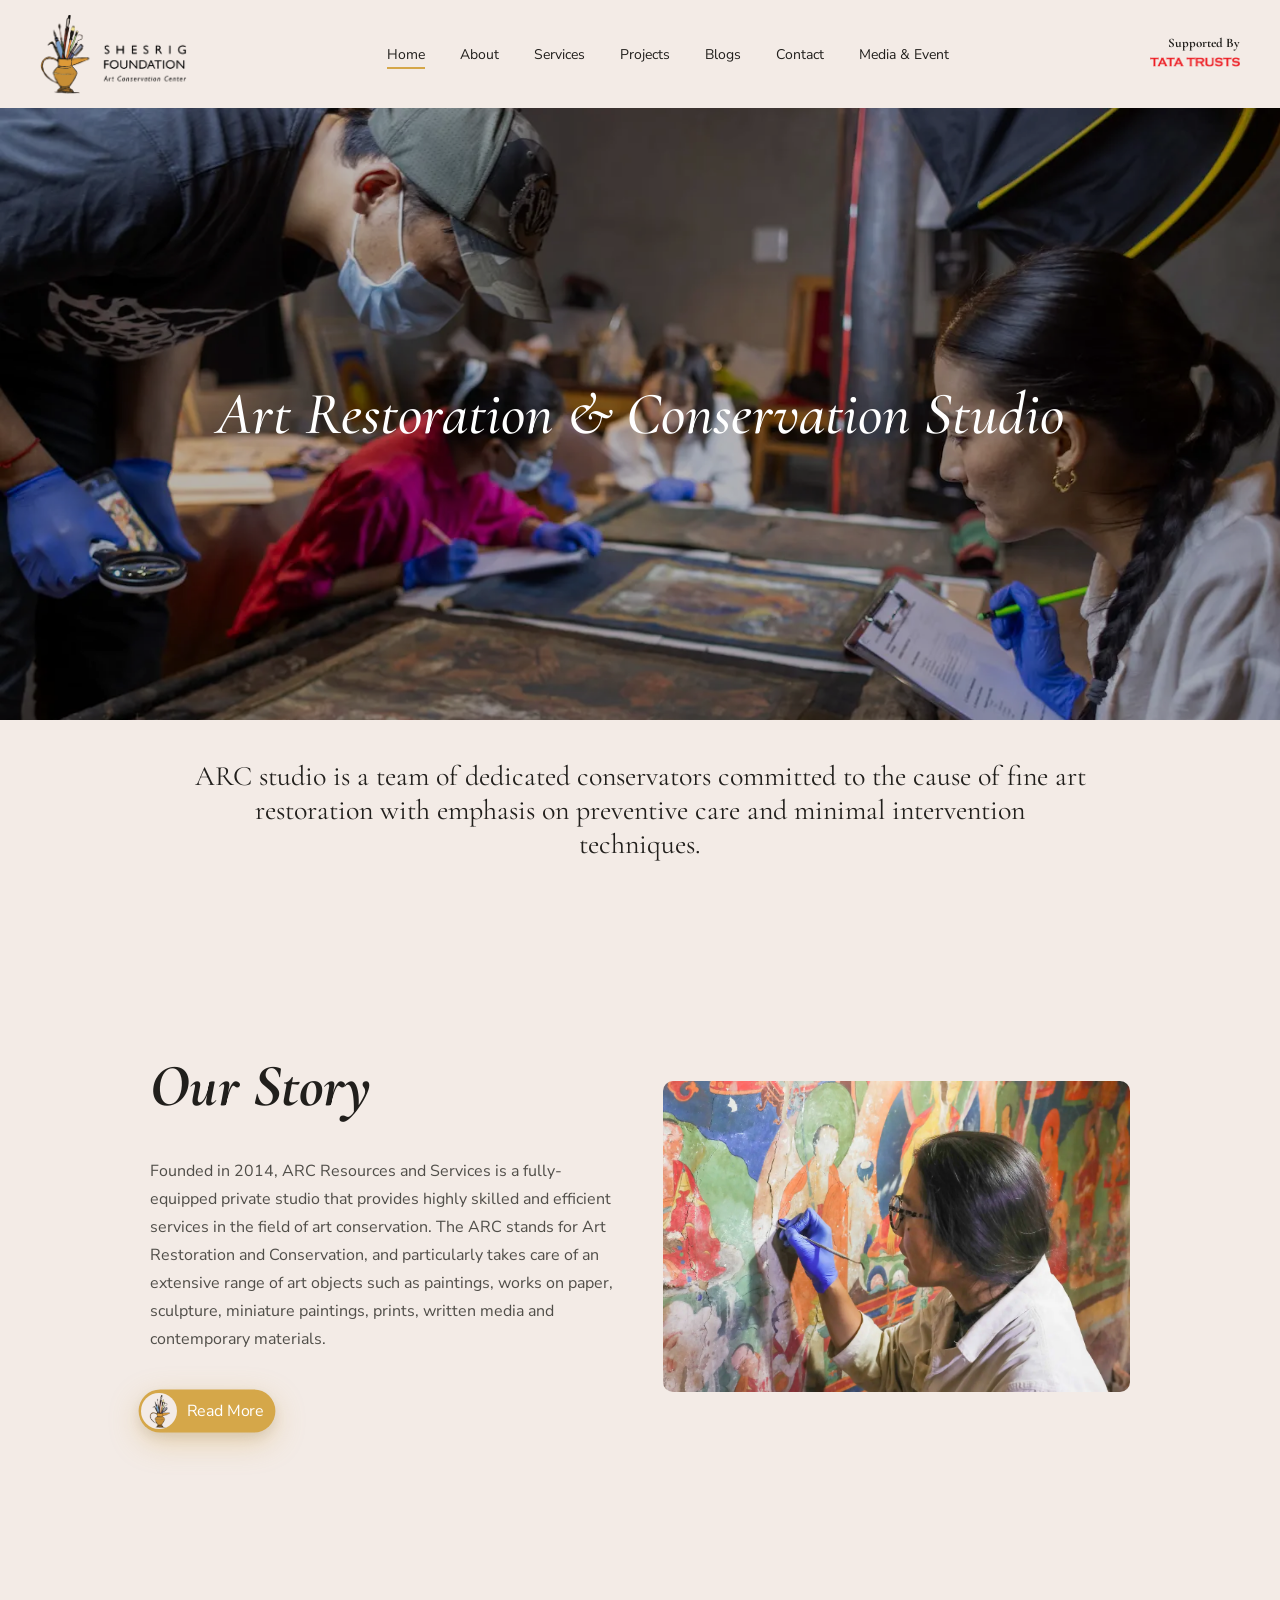
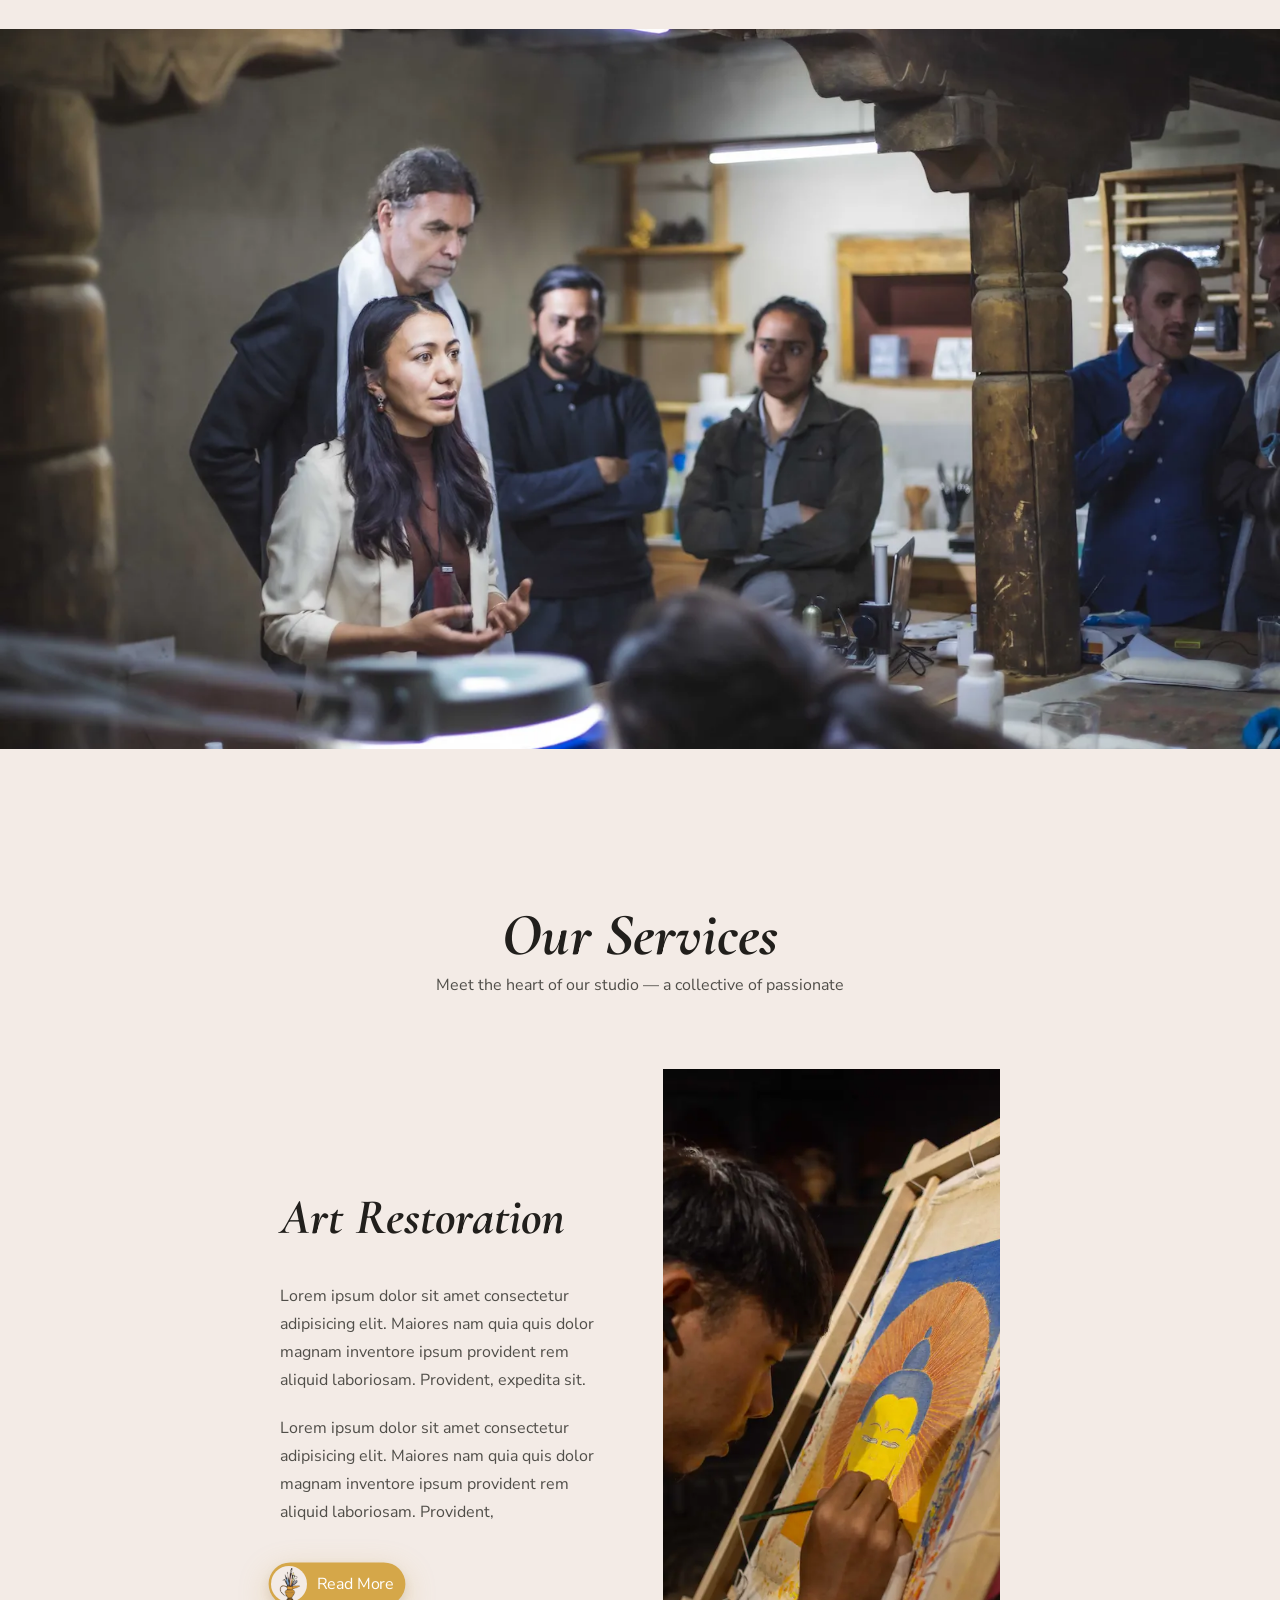
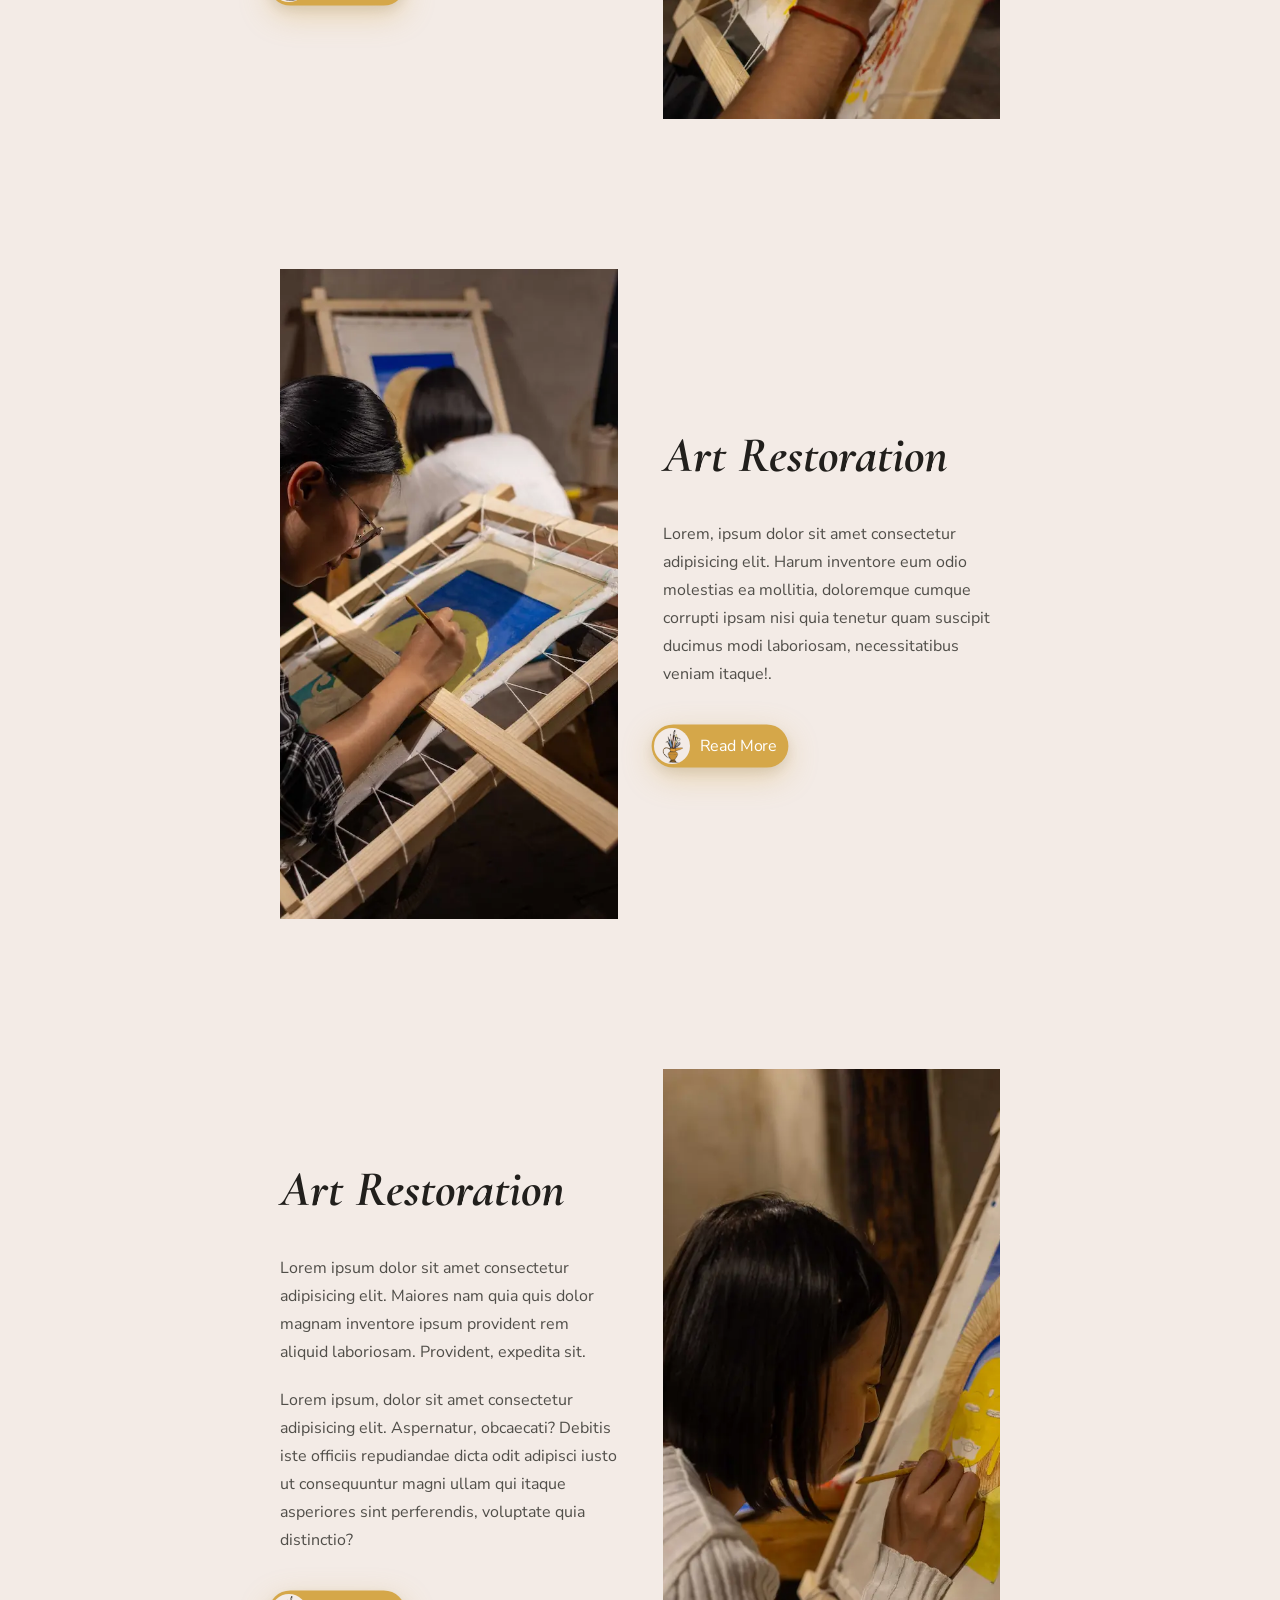
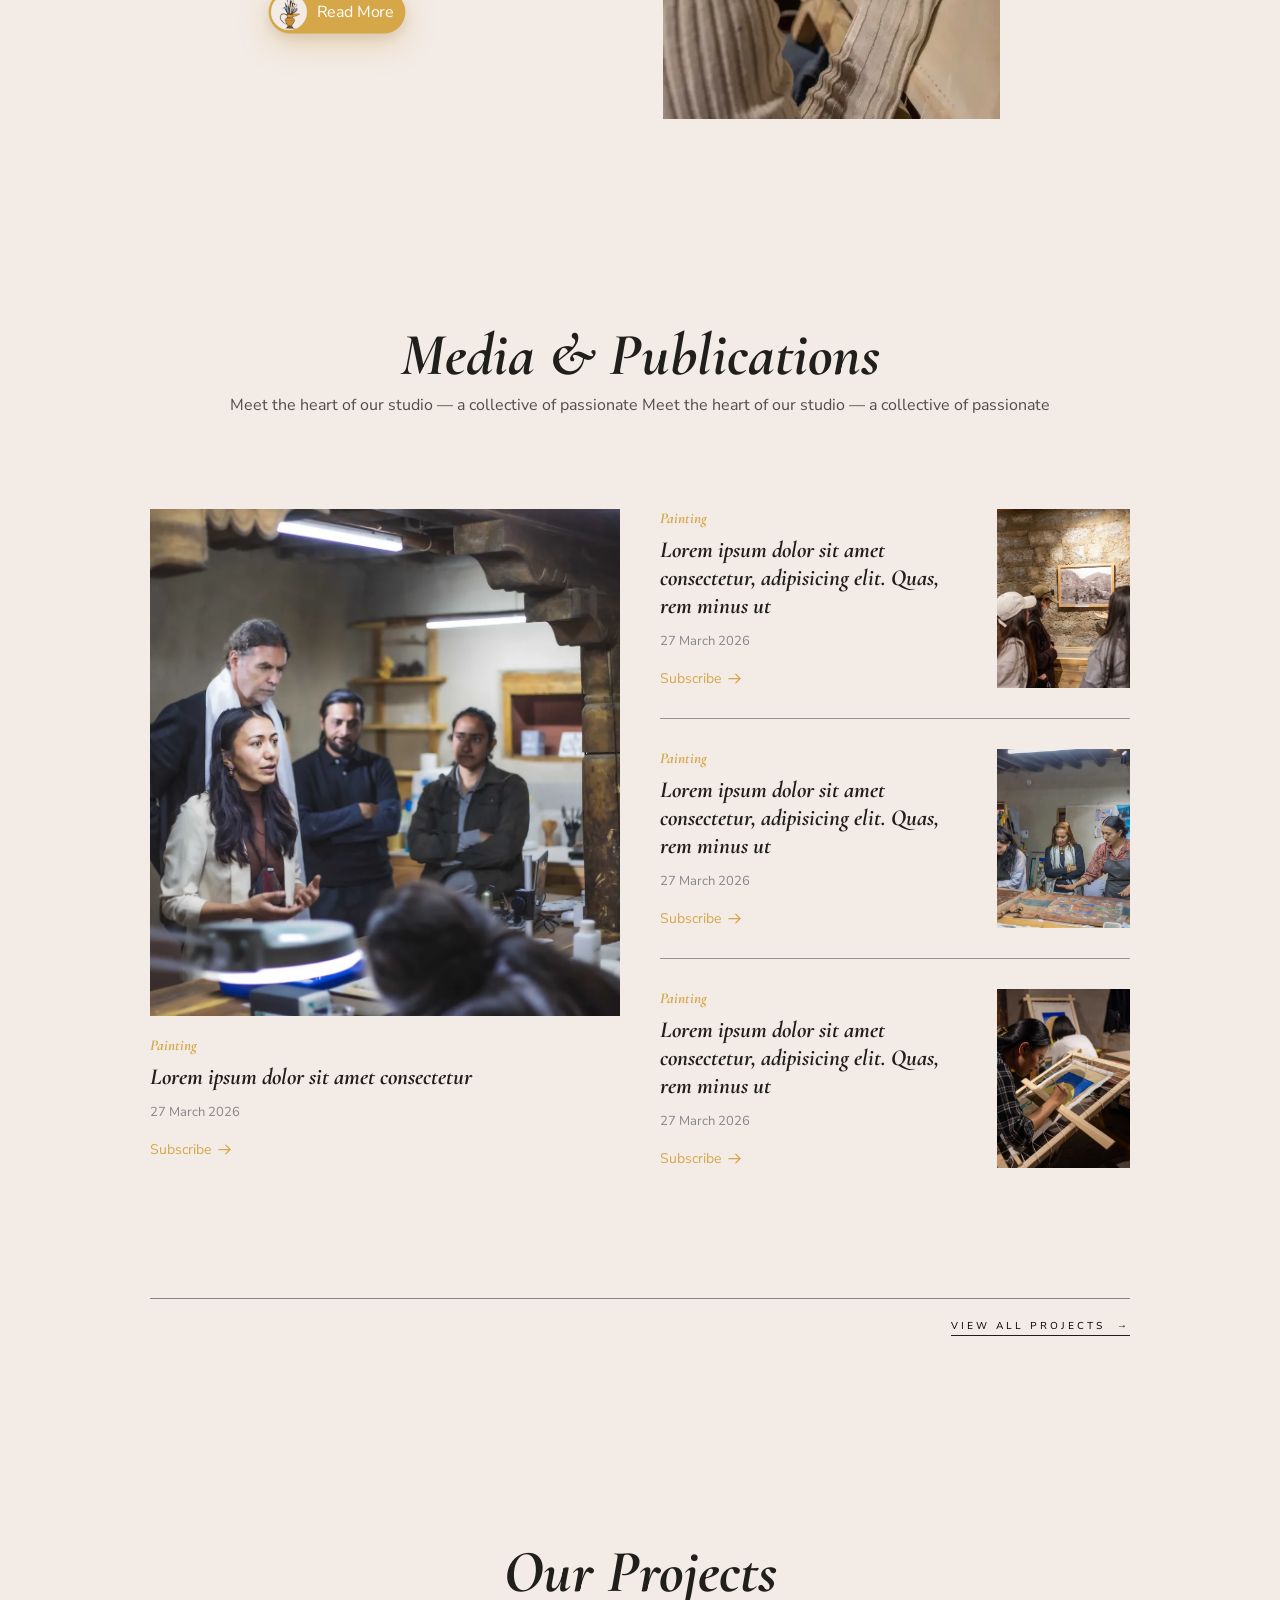
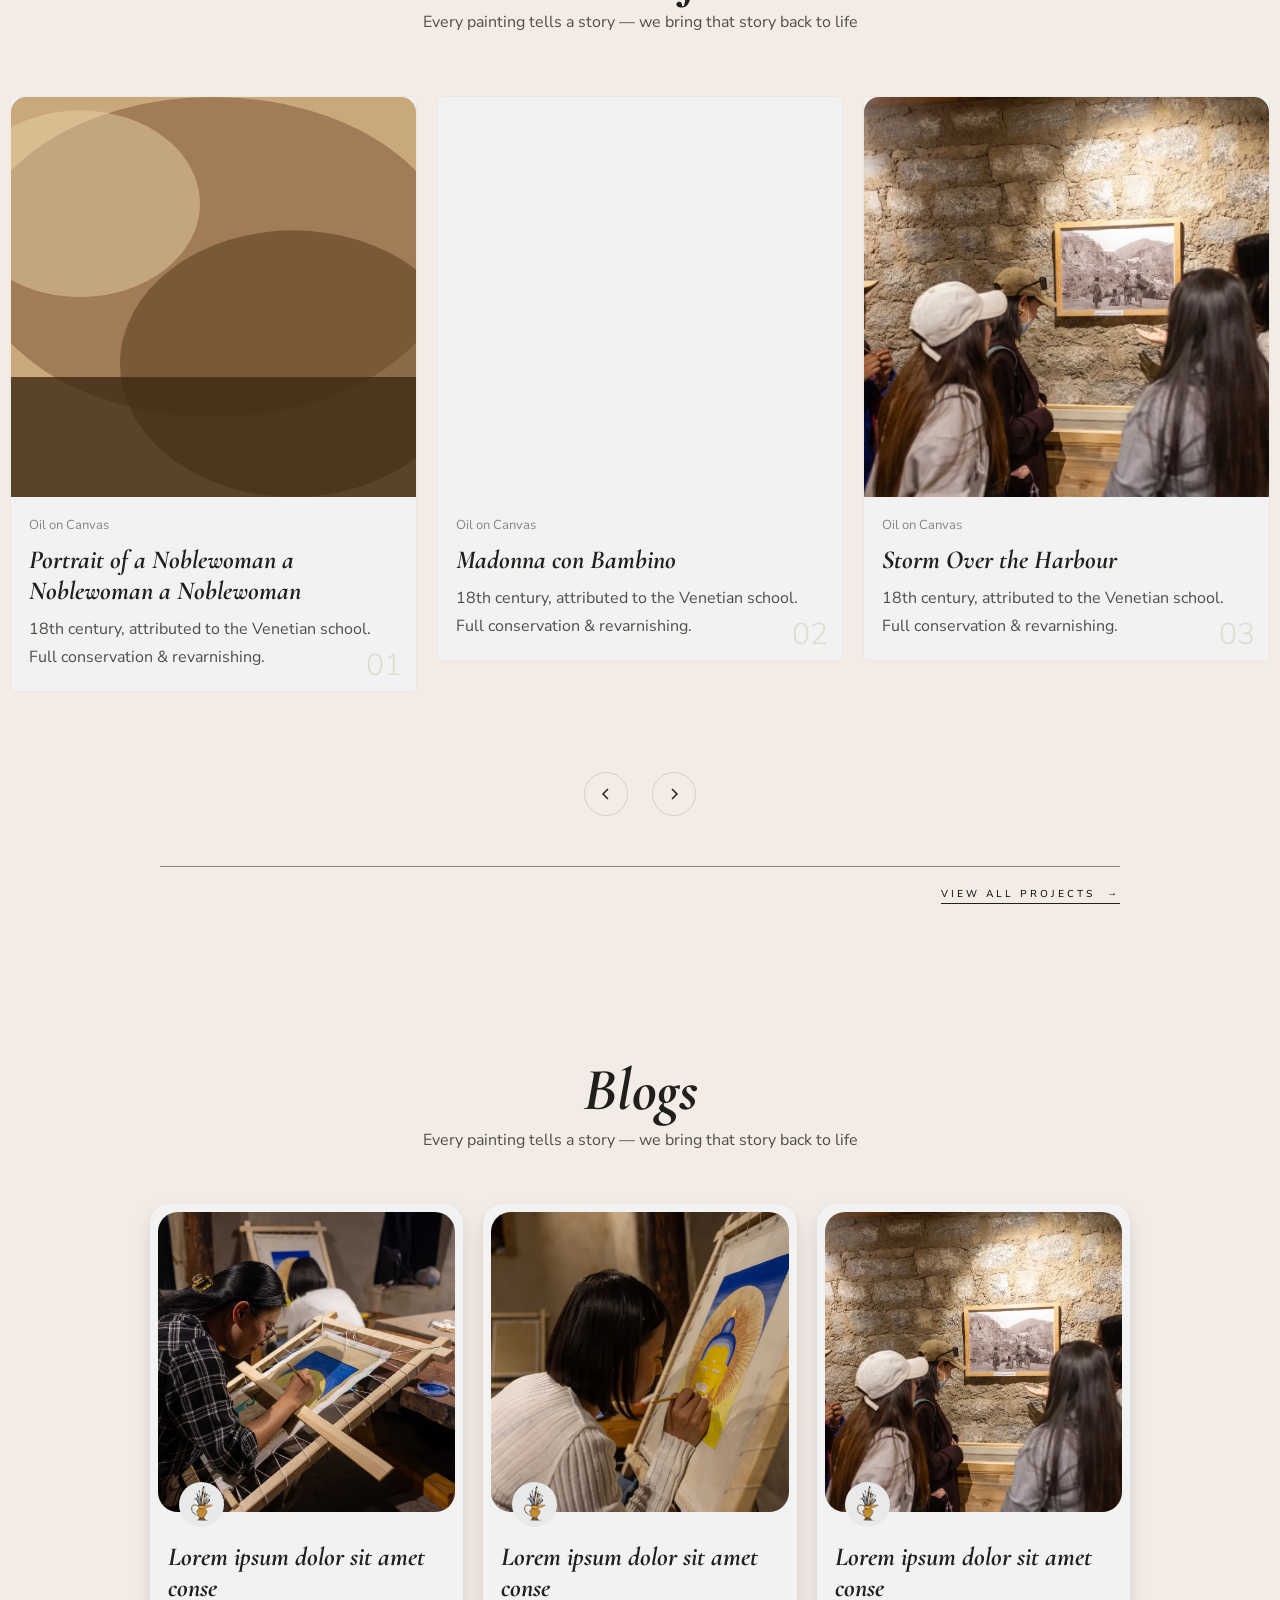
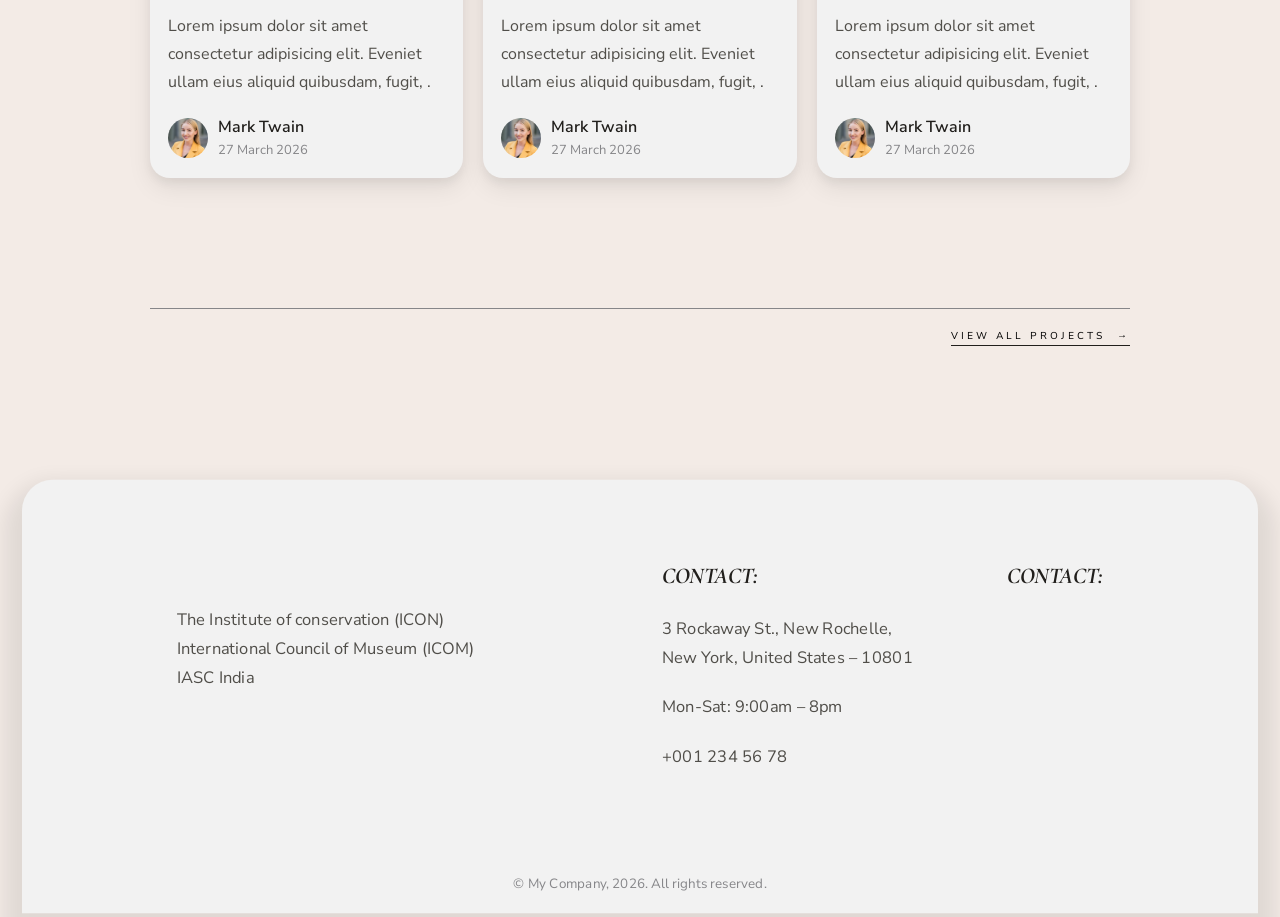
==== commit a889c73d: "home section complete" ====
--- a/index.html
+++ b/index.html
@@ -51,7 +51,7 @@
         </div>
         <div class="nav-mid">
           <ul>
-            <li><a href="">Home</a></li>
+            <li><a href=""  class="active">Home</a></li>
             <li><a href="">About</a></li>
             <li><a href="">Services</a></li>
             <li><a href="">Projects</a></li>
@@ -65,9 +65,28 @@
          <a href=""><img src="./images/white instagram.png" alt=""></a>
       <a href="">  <img src="./images/white linkdine.png" alt=""></a>
           -->
+      <div class="tata-img">
+        <h4>Supported By </h4>
+      <img src="./images/tata.png" alt="">
+      </div>
         </div>
         </nav>
 
+        <style>
+
+          .tata-img img{
+          width:90px;
+          height: auto;
+          }
+          .tata-img h4{
+            font-size: 13px;
+            text-align: end;
+            font-style: normal;
+            /* color: var(--logo-color); */
+            
+          }
+
+        </style>
      
 
 
@@ -112,6 +131,13 @@
 
 </div>
 
+
+<!-- <style>
+  .padding2{
+   padding-left: 150px;
+   padding-right: 10px;
+  }
+</style> -->
 
 
 
@@ -167,7 +193,7 @@
 
 <style>
   .full-video{
-    height: 100vh;
+    height: 80vh;
     margin-bottom: 150px;
   }
   .full-video img{
@@ -184,11 +210,12 @@
 
 
 
-<div class="padding">
+
 
   <!-- services section heading-->
 
   <section class="services-section-parent">
+    <div class="padding">
 <div class="all-heading">
   <div class="services-heading">
   
@@ -198,9 +225,10 @@
     </p>
 
   </div>
-  </div>
-
+</div>
+</div>
   <!-- services section -->
+   <div class="padding">
 
 <div class="services-parent">
   <div class="services">
@@ -554,9 +582,9 @@
             <div class="pc-card-overlay"><span class="pc-overlay-link">View work</span></div>
           </div>
           <div class="pc-card-body">
-            <div class="pc-card-tag">Oil on Canvas</div>
-            <div class="pc-card-title">Portrait of a Noblewoman</div>
-            <div class="pc-card-desc">18th century, attributed to the Venetian school. Full conservation &amp; revarnishing.</div>
+            <div class="pc-card-tag"><span class="date">Oil on Canvas</span></div>
+            <div class="pc-card-title"> <h3 class="small-heading">Portrait of a Noblewoman a Noblewoman a Noblewoman</h3></div>
+            <div class="pc-card-desc"><p class="para">18th century, attributed to the Venetian school. Full conservation &amp; revarnishing.</p></div>
             <div class="pc-card-num">01</div>
           </div>
         </div>
@@ -572,9 +600,9 @@
             <div class="pc-card-overlay"><span class="pc-overlay-link">View work</span></div>
           </div>
           <div class="pc-card-body">
-            <div class="pc-card-tag">Fresco Panel</div>
-            <div class="pc-card-title">Madonna con Bambino</div>
-            <div class="pc-card-desc">15th century devotional panel, tempera and gold leaf. Cleaned and stabilised.</div>
+            <div class="pc-card-tag"><span class="date">Oil on Canvas</span></div>
+            <div class="pc-card-title"><h3 class="small-heading">Madonna con Bambino</h3></div>
+            <div class="pc-card-desc"><p class="para">18th century, attributed to the Venetian school. Full conservation &amp; revarnishing.</p></div>
             <div class="pc-card-num">02</div>
           </div>
         </div>
@@ -588,9 +616,9 @@
             <div class="pc-card-overlay"><span class="pc-overlay-link">View work</span></div>
           </div>
           <div class="pc-card-body">
-            <div class="pc-card-tag">Oil on Panel</div>
-            <div class="pc-card-title">Storm Over the Harbour</div>
-            <div class="pc-card-desc">Dutch Golden Age seascape. Crack repair, inpainting and surface consolidation.</div>
+            <div class="pc-card-tag"><span class="date">Oil on Canvas</span></div>
+            <div class="pc-card-title"><h3 class="small-heading">Storm Over the Harbour</h3></div>
+            <div class="pc-card-desc"><p class="para">18th century, attributed to the Venetian school. Full conservation &amp; revarnishing.</p></div>
             <div class="pc-card-num">03</div>
           </div>
         </div>
@@ -604,9 +632,9 @@
             <div class="pc-card-overlay"><span class="pc-overlay-link">View work</span></div>
           </div>
           <div class="pc-card-body">
-            <div class="pc-card-tag">Watercolour</div>
-            <div class="pc-card-title">Garden at Giverny</div>
-            <div class="pc-card-desc">Impressionist work on paper. De-acidification and mount conservation.</div>
+            <div class="pc-card-tag"><span class="date">Oil on Canvas</span></div>
+            <div class="pc-card-title"><h3 class="small-heading">Garden at Giverny</h3></div>
+            <div class="pc-card-desc"><p class="para">18th century, attributed to the Venetian school. Full conservation &amp; revarnishing.</p></div>
             <div class="pc-card-num">04</div>
           </div>
         </div>
@@ -620,9 +648,9 @@
             <div class="pc-card-overlay"><span class="pc-overlay-link">View work</span></div>
           </div>
           <div class="pc-card-body">
-            <div class="pc-card-tag">Tempera on Wood</div>
-            <div class="pc-card-title">The Annunciation</div>
-            <div class="pc-card-desc">Early Renaissance altarpiece fragment. Extensive flaking stabilised and retouched.</div>
+            <div class="pc-card-tag"><span class="date">Oil on Canvas</span></div>
+            <div class="pc-card-title"><h3 class="small-heading">The Annunciation</h3></div>
+            <div class="pc-card-desc"><p class="para">18th century, attributed to the Venetian school. Full conservation &amp; revarnishing.</p></div>
             <div class="pc-card-num">05</div>
           </div>
         </div>
@@ -636,9 +664,9 @@
             <div class="pc-card-overlay"><span class="pc-overlay-link">View work</span></div>
           </div>
           <div class="pc-card-body">
-            <div class="pc-card-tag">Oil on Canvas</div>
-            <div class="pc-card-title">Self-Portrait with Palette</div>
-            <div class="pc-card-desc">19th century academic work. Lining, structural treatment and tonal restoration.</div>
+            <div class="pc-card-tag"><span class="date">Oil on Canvas</span></div>
+            <div class="pc-card-title"><h3 class="small-heading">Self-Portrait with Palette</h3></div>
+            <div class="pc-card-desc"><p class="para">18th century, attributed to the Venetian school. Full conservation &amp; revarnishing.</p></div>
             <div class="pc-card-num">06</div>
           </div>
         </div>
@@ -663,7 +691,7 @@
 
   <!-- prjects section Footer -->
    <div class="padding">
-  <div class="pc-footer">
+  <div class="pc-footer project-border" >
     <span class="pc-footer-count" id="pc-footer-count"></span>
     <button class="pc-footer-cta">View all projects &nbsp;→</button>
   </div>
@@ -850,7 +878,14 @@
 
 <!-- </div> -->
 
-
+<!-- <style>
+  .padding,
+.padding2 {
+  padding: 0 20px;
+  max-width: 1200px;
+  margin: auto;
+}
+</style> -->
 
 
 
@@ -996,7 +1031,7 @@
 
      <!-- footer -->
 
-          
+          <div class="footer-space" style="padding: 0px 40px;">
 <footer class="footer-parent">
           <div class="footer">
             <div class="footer-logo">
@@ -1010,19 +1045,7 @@
             </div>
           
             <div class="footer-manu-parent">
-              <h4>MANU:</h4>
-
-<div class="footer-manu">
-                    <ul>
-            <li><a href="">Home</a></li>
-            <li><a href="">About</a></li>
-            <li><a href="">Services</a></li>
-            <li><a href="">Projects</a></li>
-            <li><a href="">Blogs</a></li>
-            <li><a href="">Contact</a></li>
-            <li><a href="">Media & Event</a></li>
-          </ul>
-    </div>
+
             </div>
             <div class="footer-contact">
               <h4>CONTACT:</h4>
@@ -1041,9 +1064,9 @@
               <h4>CONTACT:</h4>
 
               <div class="footer-social-media">
-                <img src="./images/white facebook.png" alt="">
-                <img src="./images/white instagram.png" alt="">
-                <img src="./images/white linkdine.png" alt="">
+                <img src="./images/facebook.png" alt="">
+                <img src="./images/instagram.png" alt="">
+                <img src="./images/linkdine.png" alt="">
               </div>
             </div>
           </div>
@@ -1056,7 +1079,7 @@
 
 
 
-
+</div>
 
 
 
--- a/style/style.css
+++ b/style/style.css
@@ -20,18 +20,23 @@
 
    }
 
+
  :root {
  
-  --bg-color: #f7f6f2;
+  /* --bg-color: #eae0d4; */
+  --bg-color: #F3EBE6;
   --logo-color: #d5a749;
-  --heading-color: #37342f;
+  --heading-color: #211f1c;
   --heading2-color: #ffffff;
   /* --heading3-color: #c6c6c6; */
-  --heading3-color: #37342f;
+
   /* --para-color: #4a4a4a; */
-  --para-color: #262321d9;
+  --para-color: #504e49;
+
+
+  /* --para-color: #262321d9; */
   --nav-color:#262321d9;
-  --light-color:#978f82;
+  --light-color:#868689;
   --footer-txt-color:#dad5c8;
 
 }
@@ -177,9 +182,33 @@
  
    .nav-mid a{
     color: var(--heading-color);
-
-   
-   }
+      position: relative;
+
+
+   
+   }
+
+
+
+.nav-mid ul a::after {
+  content: "";
+  position: absolute;
+  left: 0;
+  bottom: -5px;
+  width: 0%;
+  height: 2px;
+  background:var(--logo-color);
+  transition: width 0.3s ease;
+}
+
+.nav-mid ul a:hover::after {
+  width: 100%;
+}
+
+/* 🔥 default active (Home ke liye) */
+.nav-mid ul a.active::after {
+  width: 100%;
+}
    .nav-logo{
     height: 80px;
   
@@ -200,7 +229,7 @@
 
   .hero-section{
          background-image: url(../images/Photos/0U5A6670.webp);
-height: 61%;
+height: 68%;
  
       
           background-size: cover;
@@ -241,10 +270,11 @@
     padding: 0px 150px;
   }
   .about-section{
-    height: 27%;
+    height: 20%;
     display: flex;
     justify-content: center;
-    padding-top: 50px;
+    /* padding-top: 50px; */
+    align-items: center;
 
     
 
@@ -257,7 +287,7 @@
     /* background-color: palegoldenrod; */
   }
   .about-heading p{
-    font-size: 35px;
+    font-size: 28px;
       font-family: 'Cormorant Garamond', serif;
       color: var(--heading-color);
   }
@@ -267,9 +297,9 @@
 
   
     .heading{
-      color: var(--heading3-color);
+      color: var(--heading-color);
       font-size: 60px;
-      font-weight: 600;
+  
       
     }
     .para{
@@ -290,6 +320,9 @@
     .our-story-left{
       width: 50%;
       /* background-color: aquamarine; */
+     /* display: flex;
+     flex-direction: column;
+     justify-content: center; */
     }
     .our-story-right{
       width: 50%;
@@ -297,6 +330,11 @@
       display: flex;
       align-items: center;
     }
+    /* .our-story-img{
+      height: 600px
+   
+      
+    } */
     .para-padding{
       margin-top: 20px;
     }
@@ -335,14 +373,15 @@
 /* services */
 .services-parent{
   padding: 70px 130px 0px 130px;
+  /* padding-top: 70px; */
 }
 .services{
   display: flex;
   gap: 45px;
   padding-bottom: 150px;
 }
-.services-parent .services:nth-last-child(2) {
-  padding-bottom: 100px; /* jo tumhe chahiye */
+.services-parent .services:nth-last-child(1) {
+  padding-bottom: 0px; /* jo tumhe chahiye */
 }
 .services-text{
   width: 50%;
@@ -355,7 +394,7 @@
 }
 .services-img{
 
-  height: 600px;
+  height: 650px;
 }
 .services-img img{
   height: 100%;
@@ -365,7 +404,7 @@
 }
 .short-heading{
   font-size: 50px;
-  font-weight: 500;
+
 }
 
 
@@ -388,7 +427,7 @@
 /* News and Events */
 
 .events-section-parent{
-  padding: 150px 0px;
+  padding: 200px 0px;
 
 }
 
@@ -425,7 +464,7 @@
 .small-heading{
 font-size: 23px;
 margin: 9px 0px;
-font-weight: 600;
+
 
 }
 .event-card h5{
@@ -763,6 +802,7 @@
   position: relative;
   font-size: 14px;
   color: var(--primary-color);
+
 }
 
 .txt-btn::after {
@@ -873,6 +913,7 @@
   .pc-owl-wrap {
     padding: 40px 0 40px;
     overflow: visible;
+    
   }
 
   /*
@@ -888,7 +929,8 @@
 
   /* ── Card ── */
   .pc-card {
-    background: #fff;
+      background-color: #f2f2f2;
+
     border: 1px solid #ede8df;
     border-radius: 6px;
     overflow: hidden;
@@ -920,9 +962,11 @@
 
   .pc-card-img {
     width: 100%;
-    height: 460px;
+    height: 400px;
     overflow: hidden;
     position: relative;
+   border-top-right-radius: 15px;
+   border-top-left-radius: 15px;
   }
   .pc-card-img img,
   .pc-card-img svg {
@@ -931,6 +975,7 @@
     display: block;
     object-fit: cover;
     transition: transform 0.7s cubic-bezier(0.4,0,0.2,1);
+    
   }
   .owl-item.center .pc-card .pc-card-img img,
   .owl-item.center .pc-card .pc-card-img svg {
@@ -942,7 +987,7 @@
     position: absolute;
     top: 0; left: 0; right: 0;
     height: 2px;
-    /* background: linear-gradient(90deg, transparent, #c9a050, #7e5b13, #c9a050, transparent); */
+
     z-index: 3;
   }
 
@@ -950,55 +995,72 @@
   .pc-card-overlay {
     position: absolute;
     inset: 0;
-    /* background: linear-gradient(to top, rgba(20,14,6,.55) 0%, transparent 55%); */
+  
     opacity: 0;
     transition: opacity 0.4s;
     display: flex;
     align-items: flex-end;
     padding: 16px;
     z-index: 2;
+      background: linear-gradient(
+    to top,
+    rgba(0, 0, 0, 0.75),
+    rgba(0, 0, 0, 0.2),
+    transparent
+  );
+
   }
   .pc-card:hover .pc-card-overlay {
     opacity: 1;
   }
+
   .pc-overlay-link {
-    font-size: 9px;
-    letter-spacing: 3px;
-    text-transform: uppercase;
-    color: #f5e9d0;
-    border-bottom: 1px solid rgba(245,233,208,.4);
-    padding-bottom: 2px;
-  }
+  color:var(--heading2-color);
+  font-size: 12px;
+  letter-spacing: 3px;
+  text-transform: uppercase;
+  border-bottom: 1px solid var(--logo-color);
+  padding-bottom: 3px;
+
+  transform: translateY(20px);
+  opacity: 0;
+  transition: all 0.4s ease;
+}
+
+/* Text animation */
+.pc-card:hover .pc-overlay-link {
+  transform: translateY(0);
+  opacity: 1;
+}
 
   /* Card body */
+
+  .pc-card-img img {
+  transition: transform 0.6s ease;
+}
+  .pc-card:hover .pc-card-img img {
+  transform: scale(1.1);
+}
+
+
+.pc-card:hover .pc-card-overlay {
+  opacity: 1;
+}
+
+
+
+  .pc-card-title h3{
+    font-size: 26px;
+  }
   .pc-card-body {
     padding: 16px 18px 20px;
     /* border-top: 1px solid #f0ebe2; */
     position: relative;
     min-height: 110px;
   }
-  .pc-card-tag {
-    font-size: 8px;
-    letter-spacing: 3px;
-    text-transform: uppercase;
-
-    margin-bottom: 4px;
-  }
-  .pc-card-title {
-    font-family: 'Cormorant Garamond', serif;
-    font-size: 19px;
-    font-weight: 300;
-    font-style: italic;
-  
-    line-height: 1.25;
-    margin-bottom: 7px;
-  }
-  .pc-card-desc {
-    font-size: 10px;
-
-    letter-spacing: 0.4px;
-    line-height: 1.65;
-  }
+
+
+
   .pc-card-num {
   
     font-size: 30px;
@@ -1067,9 +1129,9 @@
     display: flex;
     align-items: center;
     justify-content: space-between;
-    margin-top: 56px;
+    margin-top: 130px;
     padding-top: 20px;
-    border-top: 1px solid #e0d8cc;
+    border-top: 1px solid var(--light-color);
   }
   .pc-footer-count {
     font-size: 10px;
@@ -1084,17 +1146,21 @@
     font-size: 10px;
     letter-spacing: 3px;
     text-transform: uppercase;
-    color: #7e5b13;
+    /* color: var(--logo-color); */
     background: none;
     border: none;
-    border-bottom: 1px solid rgba(126,91,19,.3);
+    border-bottom: 1px solid var(--heading-color);
     padding-bottom: 2px;
     cursor: pointer;
     transition: color 0.2s, border-color 0.2s;
   }
   .pc-footer-cta:hover {
-    color: #5a3e0a;
-    border-color: #7e5b13;
+    color: var(--logo-color);
+    border-color: var(--logo-color);
+  }
+
+ .project-border{
+    margin-top: 50px;
   }
 
   /* Hide default owl nav/dots */
@@ -1233,9 +1299,20 @@
          .footer-parent{
           margin-top: 150px;
                 padding: 80px 150px 20px 150px;
-                   background-color: #272421;
+                   /* background-color: #272421; */
+            
+                  /* background-color:#2f2616; */
+                  /* background-color: #584b3b; */
+                  background-color: #f2f2f2;
+                  /* background-color: #3c2219; */
+                
                    border-top-left-radius: 30px;
                    border-top-right-radius: 30px;
+                     transform: translateY(-10px) scale(1.03);
+  
+  box-shadow: 
+rgba(0, 0, 0, 0.078) 0px 18px 20px 17px;
+
               
                 
          }
@@ -1256,14 +1333,16 @@
           margin-top: 20px;
          }
          .footer h4{
-          color: var(--light-color);
+          color: var(--heading-color);
+       /* color: var(--footer-txt-color); */
    
           margin-bottom: 25px;
           font-size: 22px;
 
          }
          .footer p{
-          color: var(--footer-txt-color);
+          color: var(--para-color);
+          /* color: var(--heading2-color); */
   
 
          }
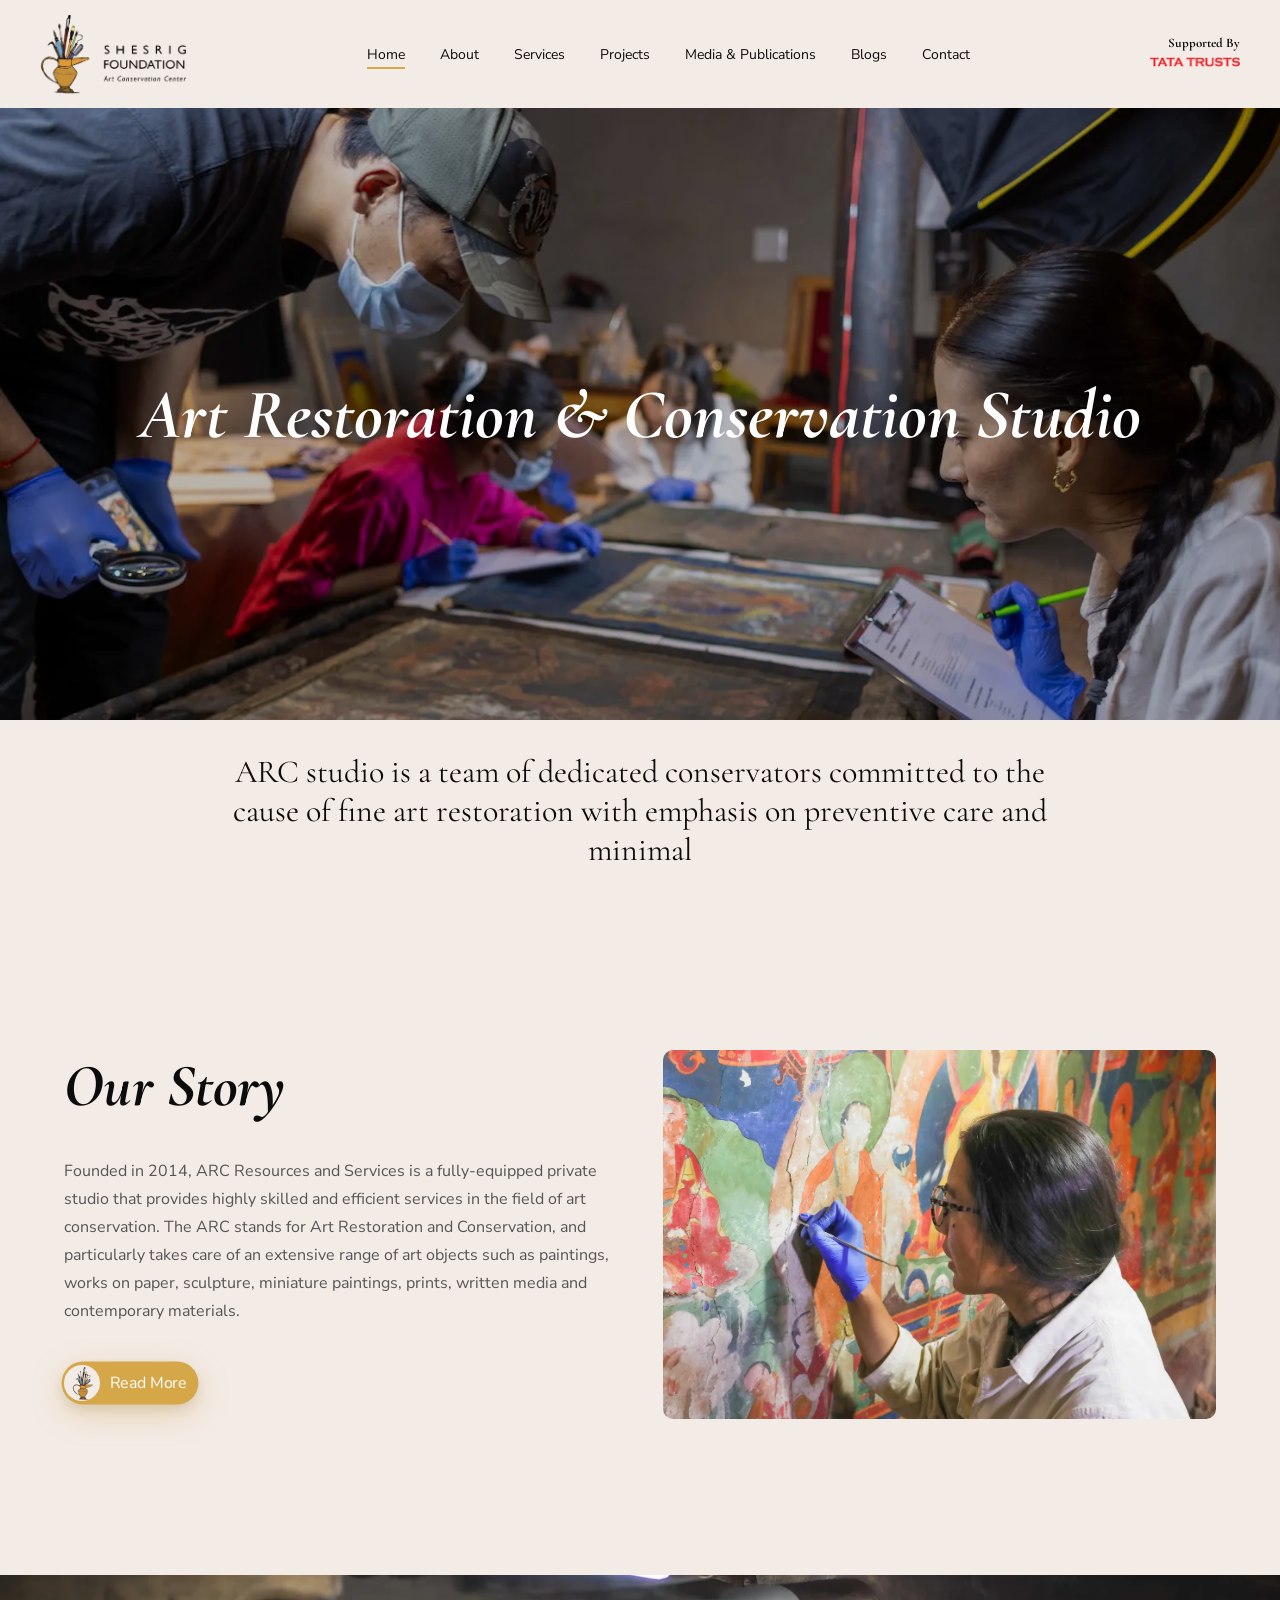
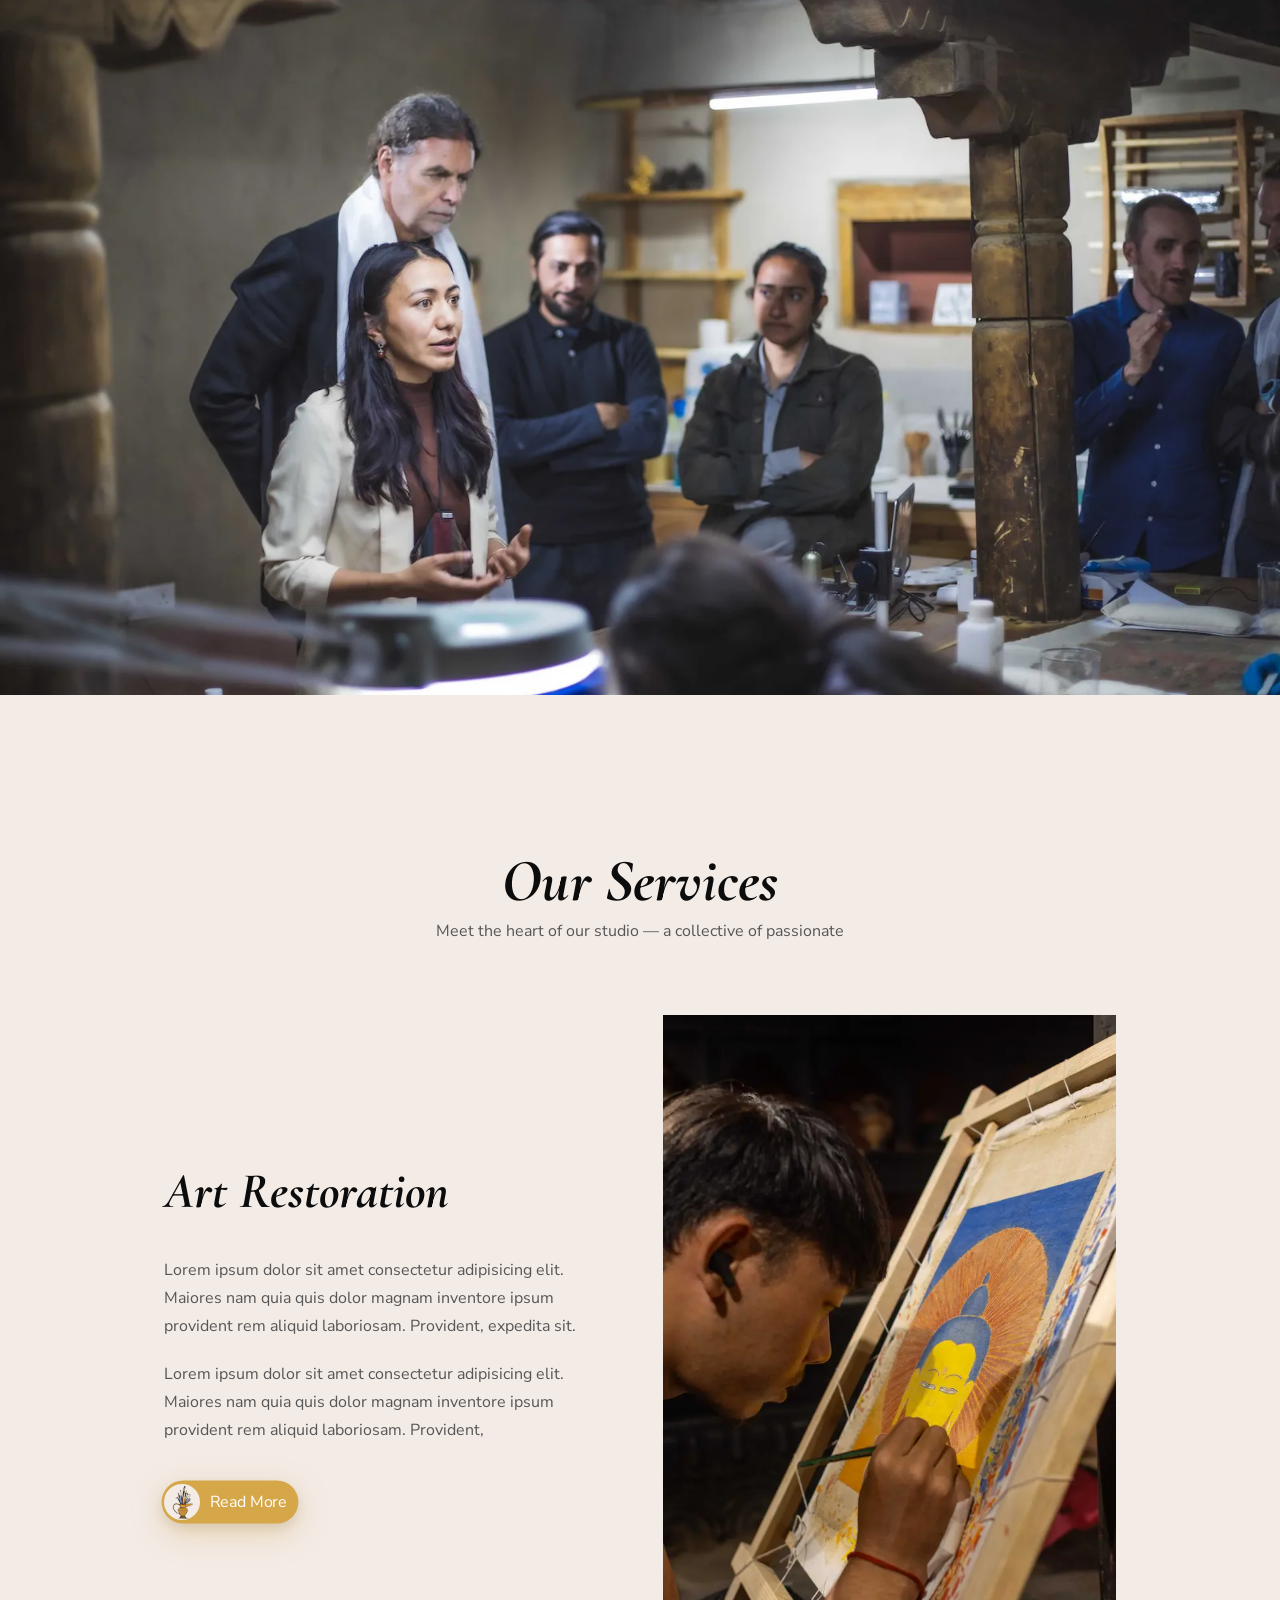
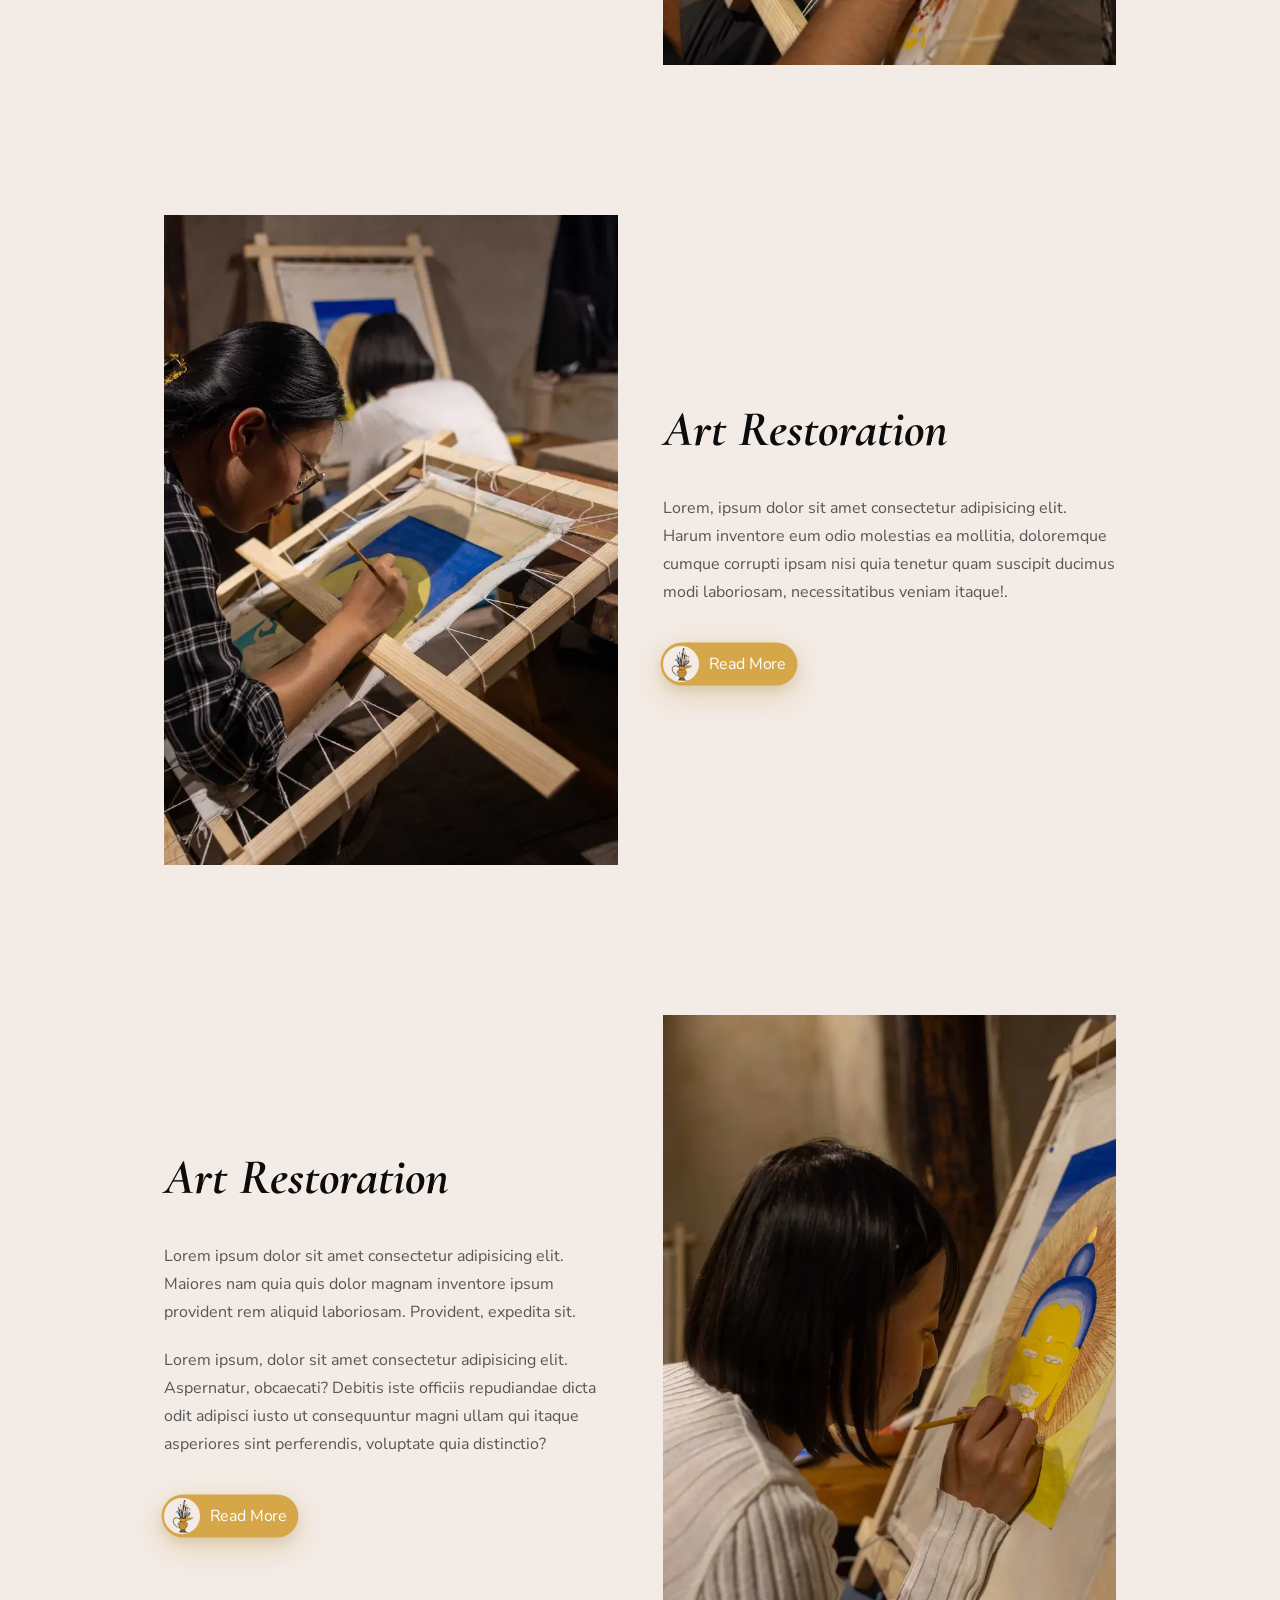
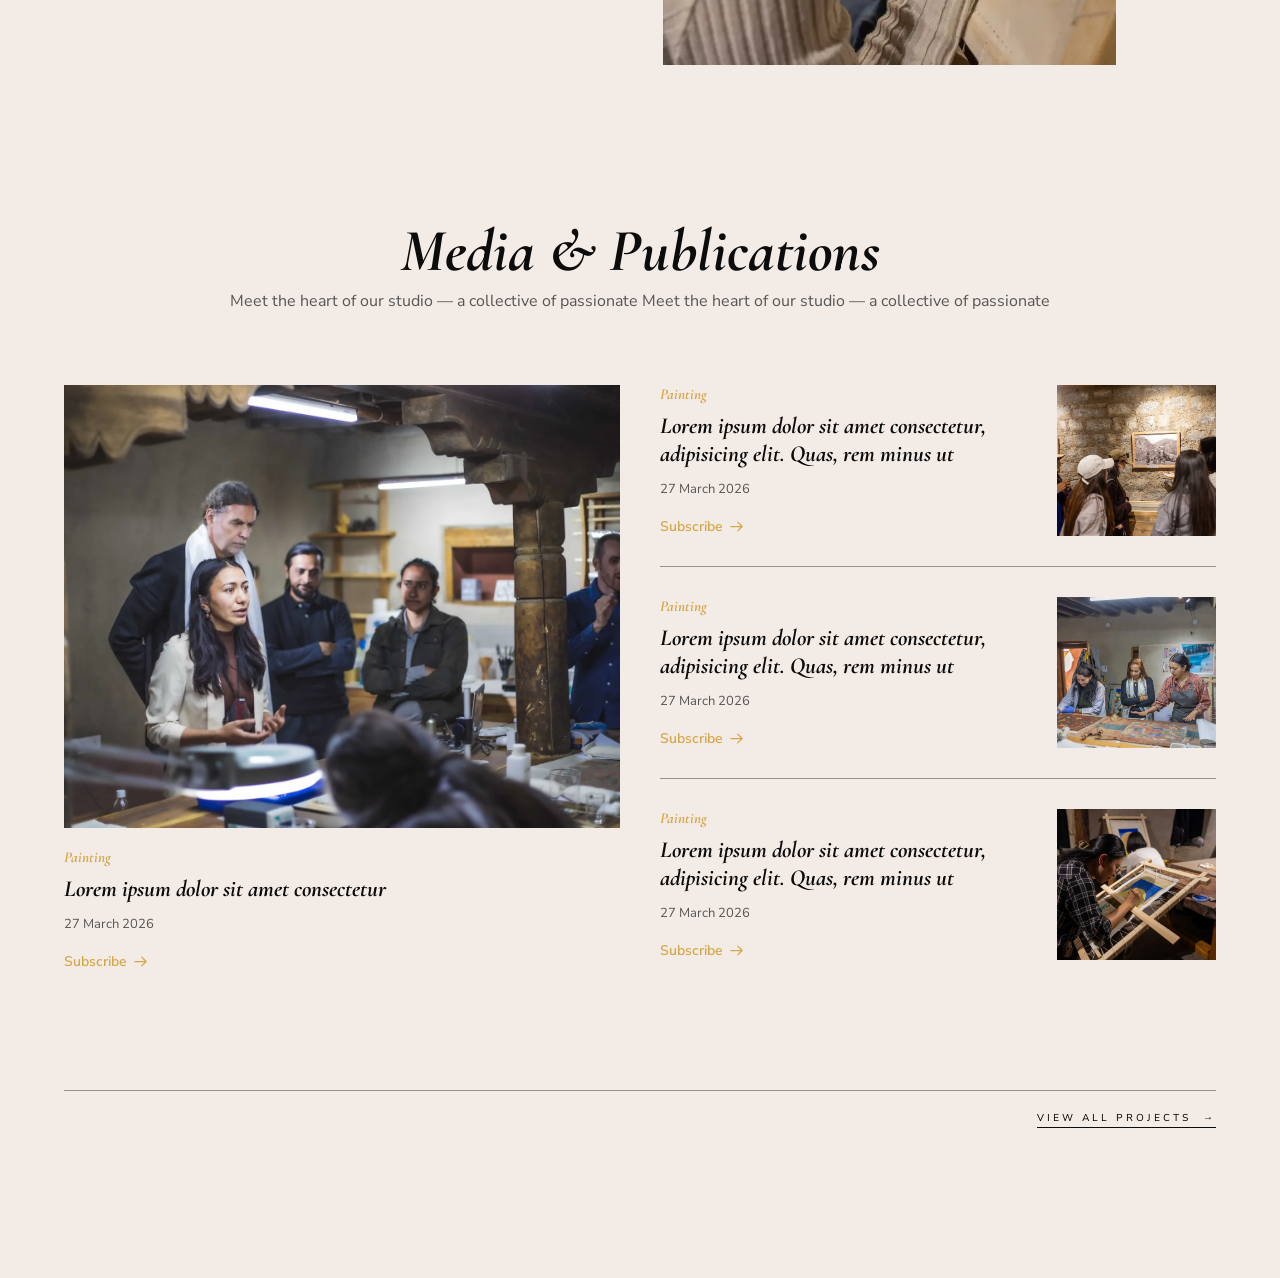
==== commit 907a5f34: "responsive Navbar to Media and Publications" ====
--- a/index.html
+++ b/index.html
@@ -55,9 +55,9 @@
             <li><a href="">About</a></li>
             <li><a href="">Services</a></li>
             <li><a href="">Projects</a></li>
+            <li><a href="">Media & Publications</a></li>
             <li><a href="">Blogs</a></li>
             <li><a href="">Contact</a></li>
-            <li><a href="">Media & Event</a></li>
           </ul>
         </div>
         <div class="nav-right">
@@ -65,28 +65,16 @@
          <a href=""><img src="./images/white instagram.png" alt=""></a>
       <a href="">  <img src="./images/white linkdine.png" alt=""></a>
           -->
-      <div class="tata-img">
-        <h4>Supported By </h4>
-      <img src="./images/tata.png" alt="">
-      </div>
+
+          <div class="tata-img">
+            <h4>Supported By </h4>
+            <img src="./images/tata.png" alt="">
+          </div>
+          <div class="menu-bar"><img src="./images/menu (1).png" alt=""></div>
         </div>
         </nav>
 
-        <style>
-
-          .tata-img img{
-          width:90px;
-          height: auto;
-          }
-          .tata-img h4{
-            font-size: 13px;
-            text-align: end;
-            font-style: normal;
-            /* color: var(--logo-color); */
-            
-          }
-
-        </style>
+     
      
 
 
@@ -123,7 +111,7 @@
    <section class="about-section">
       <div class="about-heading">
         <p>
-          ARC studio is a team of dedicated conservators committed to the cause of fine art restoration with emphasis on preventive care and minimal intervention techniques.
+          ARC studio is a team of dedicated conservators committed to the cause of fine art restoration with emphasis on preventive care and minimal 
         </p>
       </div>
   
@@ -161,9 +149,7 @@
           Founded in 2014, ARC Resources and Services is a fully-equipped private studio that provides highly skilled and efficient services in the field of art conservation. The ARC stands for Art Restoration and Conservation, and particularly takes care of an extensive range of art objects such as paintings, works on paper, sculpture, miniature paintings, prints,  written media and contemporary materials.
 
         </p>
-        <!-- <p class="para para-padding para-height">
-          We specialize in the conservation of Indian traditional, modern and contemporary works of art. Since its establishment, the studio has built a team of professionally trained and adept conservators.
-        </p> -->
+
 
 
       </div>
@@ -191,17 +177,7 @@
 
 
 
-<style>
-  .full-video{
-    height: 80vh;
-    margin-bottom: 150px;
-  }
-  .full-video img{
-    height: 100%;
-    width: 100%;
-    object-fit: cover;
-  }
-</style>
+<!-- video section -->
 
 <div class="full-video">
   <img src="./images/Photos/SL_Opening_202243.webp" alt="">
@@ -227,6 +203,10 @@
   </div>
 </div>
 </div>
+
+
+
+
   <!-- services section -->
    <div class="padding">
 
@@ -362,12 +342,19 @@
 
 <section class="events-section-parent">
 
-<div class="events-heading" style="text-align: center;">
-  <h2 class="heading"> Media & Publications</h2>
-      <p class="para " style="text-align: center;">
+<div class="events-heading">
+
+    <div class="all-heading">
+  <div class="services-heading">
+  
+    <h2 class="heading" style="text-align: center;"> Media & Publications</h2>
+    <p class="para " style="text-align: center;">
 Meet the heart of our studio — a collective of passionate
 Meet the heart of our studio — a collective of passionate
     </p>
+
+  </div>
+</div>
 </div>
 
 <!-- news and events section -->
@@ -543,30 +530,30 @@
 <!-- projects section -->
 
 
-
-
-
-
-
-
+<!-- 
 <div class="pc-root">
-
-  <!-- Header -->
 <div class="padding">
 
   <div class="events-heading" style="text-align: center;">
-  <h2 class="heading">Our Projects</h2>
-      <p class="para " style="text-align: center;">
+
+        <div class="all-heading">
+  <div class="services-heading">
+  
+    <h2 class="heading" style="text-align: center;"> Our Projects</h2>
+    <p class="para " style="text-align: center;">
 Every painting tells a story — we bring that story back to life
     </p>
-</div>
-</div>
+
+  </div>
+</div>
+</div>
+</div> -->
 
   <!-- Carousel -->
-  <div class="pc-owl-wrap">
+  <!-- <div class="pc-owl-wrap">
     <div class="owl-carousel owl-theme" id="pc-owl">
 
-      <div class="item">
+      <div class="item" >
         <div class="pc-card">
           <div class="pc-card-img">
             <div class="pc-gold-bar"></div>
@@ -583,9 +570,32 @@
           </div>
           <div class="pc-card-body">
             <div class="pc-card-tag"><span class="date">Oil on Canvas</span></div>
-            <div class="pc-card-title"> <h3 class="small-heading">Portrait of a Noblewoman a Noblewoman a Noblewoman</h3></div>
+            <div class="pc-card-title"> <h3 class="small-heading">Portrait of a Noblewoman</h3></div>
             <div class="pc-card-desc"><p class="para">18th century, attributed to the Venetian school. Full conservation &amp; revarnishing.</p></div>
-            <div class="pc-card-num">01</div>
+     
+
+            <div class="pc-card-button">
+                      <button class="txt-btn">
+  <p>Subscribe</p>
+  <svg
+    xmlns="http://www.w3.org/2000/svg"
+    class="h-6 w-6"
+    fill="none"
+    viewBox="0 0 24 24"
+    stroke="currentColor"
+    stroke-width="2"
+  >
+    <path
+      stroke-linecap="round"
+      stroke-linejoin="round"
+      d="M14 5l7 7m0 0l-7 7m7-7H3"
+    ></path>
+  </svg>
+</button>
+       <div class="pc-card-num">01</div>
+            </div>
+
+
           </div>
         </div>
       </div>
@@ -603,7 +613,28 @@
             <div class="pc-card-tag"><span class="date">Oil on Canvas</span></div>
             <div class="pc-card-title"><h3 class="small-heading">Madonna con Bambino</h3></div>
             <div class="pc-card-desc"><p class="para">18th century, attributed to the Venetian school. Full conservation &amp; revarnishing.</p></div>
-            <div class="pc-card-num">02</div>
+   
+                        <div class="pc-card-button">
+                      <button class="txt-btn">
+  <p>Subscribe</p>
+  <svg
+    xmlns="http://www.w3.org/2000/svg"
+    class="h-6 w-6"
+    fill="none"
+    viewBox="0 0 24 24"
+    stroke="currentColor"
+    stroke-width="2"
+  >
+    <path
+      stroke-linecap="round"
+      stroke-linejoin="round"
+      d="M14 5l7 7m0 0l-7 7m7-7H3"
+    ></path>
+  </svg>
+
+</button>
+         <div class="pc-card-num">02</div>
+            </div>
           </div>
         </div>
       </div>
@@ -619,7 +650,27 @@
             <div class="pc-card-tag"><span class="date">Oil on Canvas</span></div>
             <div class="pc-card-title"><h3 class="small-heading">Storm Over the Harbour</h3></div>
             <div class="pc-card-desc"><p class="para">18th century, attributed to the Venetian school. Full conservation &amp; revarnishing.</p></div>
-            <div class="pc-card-num">03</div>
+        
+                        <div class="pc-card-button">
+                      <button class="txt-btn">
+  <p>Subscribe</p>
+  <svg
+    xmlns="http://www.w3.org/2000/svg"
+    class="h-6 w-6"
+    fill="none"
+    viewBox="0 0 24 24"
+    stroke="currentColor"
+    stroke-width="2"
+  >
+    <path
+      stroke-linecap="round"
+      stroke-linejoin="round"
+      d="M14 5l7 7m0 0l-7 7m7-7H3"
+    ></path>
+  </svg>
+</button>
+    <div class="pc-card-num">03</div>
+            </div>
           </div>
         </div>
       </div>
@@ -635,7 +686,27 @@
             <div class="pc-card-tag"><span class="date">Oil on Canvas</span></div>
             <div class="pc-card-title"><h3 class="small-heading">Garden at Giverny</h3></div>
             <div class="pc-card-desc"><p class="para">18th century, attributed to the Venetian school. Full conservation &amp; revarnishing.</p></div>
-            <div class="pc-card-num">04</div>
+    
+                        <div class="pc-card-button">
+                      <button class="txt-btn">
+  <p>Subscribe</p>
+  <svg
+    xmlns="http://www.w3.org/2000/svg"
+    class="h-6 w-6"
+    fill="none"
+    viewBox="0 0 24 24"
+    stroke="currentColor"
+    stroke-width="2"
+  >
+    <path
+      stroke-linecap="round"
+      stroke-linejoin="round"
+      d="M14 5l7 7m0 0l-7 7m7-7H3"
+    ></path>
+  </svg>
+</button>
+        <div class="pc-card-num">04</div>
+            </div>
           </div>
         </div>
       </div>
@@ -651,7 +722,27 @@
             <div class="pc-card-tag"><span class="date">Oil on Canvas</span></div>
             <div class="pc-card-title"><h3 class="small-heading">The Annunciation</h3></div>
             <div class="pc-card-desc"><p class="para">18th century, attributed to the Venetian school. Full conservation &amp; revarnishing.</p></div>
-            <div class="pc-card-num">05</div>
+    
+                        <div class="pc-card-button">
+                      <button class="txt-btn">
+  <p>Subscribe</p>
+  <svg
+    xmlns="http://www.w3.org/2000/svg"
+    class="h-6 w-6"
+    fill="none"
+    viewBox="0 0 24 24"
+    stroke="currentColor"
+    stroke-width="2"
+  >
+    <path
+      stroke-linecap="round"
+      stroke-linejoin="round"
+      d="M14 5l7 7m0 0l-7 7m7-7H3"
+    ></path>
+  </svg>
+</button>
+        <div class="pc-card-num">05</div>
+            </div>
           </div>
         </div>
       </div>
@@ -667,16 +758,39 @@
             <div class="pc-card-tag"><span class="date">Oil on Canvas</span></div>
             <div class="pc-card-title"><h3 class="small-heading">Self-Portrait with Palette</h3></div>
             <div class="pc-card-desc"><p class="para">18th century, attributed to the Venetian school. Full conservation &amp; revarnishing.</p></div>
-            <div class="pc-card-num">06</div>
-          </div>
-        </div>
-      </div>
-
-    </div><!-- /.owl-carousel -->
-  </div>
-
+      
+                        <div class="pc-card-button">
+                    <a href="">  <button class="txt-btn">
+  <p>Subscribe</p>
+  <svg
+    xmlns="http://www.w3.org/2000/svg"
+    class="h-6 w-6"
+    fill="none"
+    viewBox="0 0 24 24"
+    stroke="currentColor"
+    stroke-width="2"
+  >
+    <path
+      stroke-linecap="round"
+      stroke-linejoin="round"
+      d="M14 5l7 7m0 0l-7 7m7-7H3"
+    ></path>
+  </svg>
+</button>
+</a>
+      <div class="pc-card-num">06</div>
+            </div>
+          </div>
+        </div>
+      </div>
+
+    </div>
+  </div> -->
+
+
+  
   <!-- Controls -->
-  <div class="pc-controls">
+  <!-- <div class="pc-controls">
     <button class="pc-btn" id="pc-prev" aria-label="Previous project">
       <svg viewBox="0 0 16 16" fill="none" stroke="currentColor" stroke-width="1.5">
         <path d="M10 3L5 8l5 5"/>
@@ -687,10 +801,10 @@
         <path d="M6 3l5 5-5 5"/>
       </svg>
     </button>
-  </div>
+  </div> -->
 
   <!-- prjects section Footer -->
-   <div class="padding">
+   <!-- <div class="padding">
   <div class="pc-footer project-border" >
     <span class="pc-footer-count" id="pc-footer-count"></span>
     <button class="pc-footer-cta">View all projects &nbsp;→</button>
@@ -698,217 +812,43 @@
 
 </div>
 
-</div>
-
-
-
-<!-- blogs section heading -->
-<!-- 
-<section class="blogs-section-parent" >
-
-<div class="blog-section-heading" style="text-align: center;">
-
-    <h2 class="heading">Our Projects</h2>
+</div> -->
+
+
+
+
+
+
+
+
+
+
+
+
+<!-- blog section -->
+
+<!-- <div class="padding">
+
+
+<section class="blog-section-parent">
+  <div class="events-heading">
  
 
-</div>
-
-
-
-
-
-<style>
+            <div class="all-heading">
+  <div class="services-heading">
   
-</style>
-      <div class="blog-parent">
-
-   
-        <div class="blog-carousel">
-
-
-
-            <div class="owl-carousel owl-theme" >
-
-                <div class="item">
-
-                  <div class="blog">
-                    <div class="blog-img">
-                      <img src="./images/Photos/0U5A6535.webp" alt="">
-                    </div>
-
-                    <div class="blog-blank">
-                      <h4>The Cubs</h4>
-                    </div>
-                    <div class="blog-card">
-
-                      <h3 class="small-heading">
-                        The Art of Website Best Practice and Tips
-                      </h3>
-
-                      <p class="para"> Lorem ipsum dolor sit amet consectetur, adipisicing elit. </p>
-                      
-                    </div>
-                    
-                  </div>
-
-                 
-            
-
-                </div>
-                <div class="item">
-                <div class="blog">
-                    <div class="blog-img">
-                      <img src="./images/Photos/0U5A6535.webp" alt="">
-                    </div>
-                    <div class="blog-card">
-
-                      <h3 class="small-heading">
-                        The Art of Website Best Practice and Tips
-                      </h3>
-
-                      <p class="para"> Lorem ipsum dolor sit amet consectetur, adipisicing elit. </p>
-                      
-                    </div>
-                    
-                  </div>
-
-
-                </div>
-                <div class="item">
-
-                    <div class="blog">
-                    <div class="blog-img">
-                      <img src="./images/Photos/0U5A6660.webp" alt="">
-                    </div>
-                    <div class="blog-card">
-
-                      <h3 class="small-heading">
-                        The Art of Website Best Practice and Tips
-                      </h3>
-
-                      <p class="para"> Lorem ipsum dolor sit amet consectetur, adipisicing elit. </p>
-                      
-                    </div>
-                    
-                  </div>
-
-
-
-                </div>
-                <div class="item">
-
-                   <div class="blog">
-                    <div class="blog-img">
-                      <img src="./images/Photos/0U5A6664.webp" alt="">
-                    </div>
-                    <div class="blog-card">
-
-                      <h3 class="small-heading">
-                        The Art of Website Best Practice and Tips
-                      </h3>
-
-                      <p class="para"> Lorem ipsum dolor sit amet consectetur, adipisicing elit. </p>
-                      
-                    </div>
-                    
-                  </div>
-
-
-                </div>
-                <div class="item">
-
-                    <div class="blog">
-                    <div class="blog-img">
-                      <img src="./images/Photos/0U5A6666.webp" alt="">
-                    </div>
-                    <div class="blog-card">
-
-                      <h3 class="small-heading">
-                        The Art of Website Best Practice and Tips
-                      </h3>
-
-                      <p class="para"> Lorem ipsum dolor sit amet consectetur, adipisicing elit. </p>
-                      
-                    </div>
-                    
-                  </div>
-
-
-                </div>
-
-                <div class="item">
-                  
-
-               <div class="blog">
-                    <div class="blog-img">
-                      <img src="./images/Photos/0U5A6669.webp" alt="">
-                    </div>
-                    <div class="blog-card">
-
-                      <h3 class="small-heading">
-                        The Art of Website Best Practice and Tips
-                      </h3>
-
-                      <p class="para"> Lorem ipsum dolor sit amet consectetur, adipisicing elit. </p>
-                      
-                    </div>
-                    
-                  </div>
-
-
-
-                </div>
-               
-
-            </div>
-
-
-            <div class="custom-nav">
-                <button class="custom-prev">❮</button>
-                <button class="custom-next">❯</button>
-            </div>
-
-        </div>
-
-
-      </div>
-
-      </section> -->
-
-
-<!-- </div> -->
-
-<!-- <style>
-  .padding,
-.padding2 {
-  padding: 0 20px;
-  max-width: 1200px;
-  margin: auto;
-}
-</style> -->
-
-
-
-
-
-
-
-
-<!-- blog section -->
-
-<div class="padding">
-
-
-<section class="blog-section-parent">
-  <div class="events-heading" style="text-align: center;">
-  <h2 class="heading">Blogs</h2>
-      <p class="para " style="text-align: center;">
+    <h2 class="heading" style="text-align: center;">Blogs</h2>
+    <p class="para " style="text-align: center;">
 Every painting tells a story — we bring that story back to life
     </p>
+
+  </div>
+</div>
 </div>
 
 <div class="blog">
-  <div class="blog-card">
+<div class="blog-card">
+
     <div class="blog-card-img">
        <img src="./images/Photos/0U5A6660.webp" alt="" class="card-img">
           <div class="blog-card-logo">
@@ -941,6 +881,7 @@
 
 
     </div>
+
   </div>
 
   <div class="blog-card">
@@ -1014,7 +955,7 @@
 
 </section>
 
-</div>
+</div> -->
 
 
 
@@ -1030,13 +971,13 @@
 
 
      <!-- footer -->
-
+<!-- 
           <div class="footer-space" style="padding: 0px 40px;">
 <footer class="footer-parent">
           <div class="footer">
             <div class="footer-logo">
               <img src="./images/logo.png" alt="">
-              <!-- <h5>ARC RESOURCES & SERVICES</h5> -->
+  
                          <p class="para">
                 The Institute of conservation (ICON) <br>
 International Council of Museum  (ICOM) <br>
@@ -1064,9 +1005,9 @@
               <h4>CONTACT:</h4>
 
               <div class="footer-social-media">
-                <img src="./images/facebook.png" alt="">
-                <img src="./images/instagram.png" alt="">
-                <img src="./images/linkdine.png" alt="">
+                <img src="./images/facebook-logo.png" alt="">
+                <img src="./images/instagram-logo.png" alt="">
+                <img src="./images/linkedin-logo.png" alt="">
               </div>
             </div>
           </div>
@@ -1079,7 +1020,7 @@
 
 
 
-</div>
+</div> -->
 
 
 
--- a/style/style.css
+++ b/style/style.css
@@ -26,18 +26,14 @@
   /* --bg-color: #eae0d4; */
   --bg-color: #F3EBE6;
   --logo-color: #d5a749;
-  --heading-color: #211f1c;
+  --heading-color: #0c0c0c;
   --heading2-color: #ffffff;
-  /* --heading3-color: #c6c6c6; */
-
-  /* --para-color: #4a4a4a; */
-  --para-color: #504e49;
-
-
-  /* --para-color: #262321d9; */
+  /* --para-color: #504e49; */
+  --para-color: #565656;
   --nav-color:#262321d9;
-  --light-color:#868689;
+  --light-color:#565656;
   --footer-txt-color:#dad5c8;
+  --card-color: #f2f2f2
 
 }
 
@@ -137,7 +133,8 @@
       background-color: var(--bg-color);
    
     
-         padding: 0px 40px 0px 40px;
+       padding: 0px 40px;
+
          
        
        
@@ -160,14 +157,28 @@
 
    .nav-right {
     display: flex;
+    align-items: center;
 
 
        width: auto;
        gap: 15px;
-
-
-   }
-
+       /* background-color: pink; */
+       gap: 35px;
+
+
+   }
+.menu-bar{
+  display: none;
+  /* background-color: pink; */
+
+  align-items: center;
+
+}
+.menu-bar img{
+height: 33px;
+
+
+}
    .nav-mid ul {
        display: flex;
        list-style: none;
@@ -219,9 +230,18 @@
     object-fit: cover;
    }
 
-    .nav-right img{
-      height: 21px;
-    }
+    
+            .tata-img img{
+          width:90px;
+          height: auto;
+          }
+          .tata-img h4{
+            font-size: 13px;
+            text-align: end;
+            font-style: normal;
+            /* color: var(--logo-color); */
+            
+          }
 
 
 
@@ -233,6 +253,7 @@
  
       
           background-size: cover;
+       
         
   }
      .hero-black-div{
@@ -250,9 +271,10 @@
 
    h1{
       color: var(--heading2-color);
-      font-size: 60px;
+      font-size: 70px;
       text-align: center;
-            font-weight: 500;
+   
+          
     }
     .hero-heading h4{
       color: var(--heading2-color);
@@ -267,7 +289,10 @@
 
 
       .padding{
-    padding: 0px 150px;
+    /* padding: 0px 150px; */
+    padding: 0 5%;
+  max-width: 1375px;
+  margin: auto;
   }
   .about-section{
     height: 20%;
@@ -275,6 +300,7 @@
     justify-content: center;
     /* padding-top: 50px; */
     align-items: center;
+    padding: 0px 40px;
 
     
 
@@ -287,11 +313,21 @@
     /* background-color: palegoldenrod; */
   }
   .about-heading p{
-    font-size: 28px;
+    font-size: 32px;
       font-family: 'Cormorant Garamond', serif;
       color: var(--heading-color);
-  }
-
+     
+  }
+
+
+
+
+
+
+
+
+
+  
    
   /* our story */
 
@@ -303,7 +339,7 @@
       
     }
     .para{
-      font-size: 16px;
+        font-size: clamp(13px, 3vw, 16px);
       color: var(--para-color);
       line-height: 28px;
       /* text-align:justify; */
@@ -313,8 +349,9 @@
     .our-story{
       display: flex;
       gap: 45px;
-      padding-top: 150px;
-      padding-bottom: 200px;
+      /* padding-top: 150px;
+      padding-bottom: 200px; */
+    margin: 150px 0px;
    
     }
     .our-story-left{
@@ -331,7 +368,7 @@
       align-items: center;
     }
     /* .our-story-img{
-      height: 600px
+      height: 400px
    
       
     } */
@@ -352,6 +389,26 @@
 
 
 
+
+    /* video section */
+
+
+
+
+
+  .full-video{
+    height: 80vh;
+    margin-bottom: 150px;
+  }
+  .full-video img{
+    height: 100%;
+    width: 100%;
+    object-fit: cover;
+  }
+
+
+
+
 /* services section heading */
 
 
@@ -359,20 +416,18 @@
   display: flex;
   justify-content: center;
   /* background-color: pink; */
-
-
-
-}
-.services-heading{
-  /* background-color: #49d5a2; */
-  width: 65%;
-}
+  margin-bottom: 70px;
+
+
+
+}
+
 
 
  
 /* services */
 .services-parent{
-  padding: 70px 130px 0px 130px;
+padding: 0px 100px;
   /* padding-top: 70px; */
 }
 .services{
@@ -427,7 +482,8 @@
 /* News and Events */
 
 .events-section-parent{
-  padding: 200px 0px;
+  /* padding: 200px 0px; */
+  margin: 150px 0px;
 
 }
 
@@ -436,7 +492,7 @@
   display: flex;
   /* height: 100h; */
   gap: 40px;
-  margin-top: 90px;
+
 
 }
 .event-left{
@@ -506,181 +562,17 @@
   margin-top: 18px;
 }
 
-
-
-
-
-
-
-
-
-
-
-
-/* blogs section */
-
-
-/* .blogs-section-parent{
-  background-color:  #d5a6494b;
-  border-radius: 20px;
-}
-               .blog-parent{
-       
-        display: flex;
-        margin-top: 50px;
-  
-  
-    }
-
-    .blog-carousel{
-        height:100%;
-              width: 100%;
-         
-
-    }
-
- 
-
-
-
-
-
-
-  .owl-carousel .item{
-
-    padding:10px;
-    border-radius: 10px;
-
-
-  }
-
-
-.blog{
-      height: 400px;
-          position: relative;
-}
-
-.blog-img img{
-  height: 100%;
-  width: 100%;
-  object-fit: cover;
-  border-radius: 10px;
-}
-
-.blog-blank{
-  width: 100%;
-  height: 13%;
-
-
-
-}
-
-.blog-card{
-  height: 68%;
-  position: absolute;
-padding: 0px 10px;
-  z-index: -1;
-  top: 10%;
-
-  right: -3%;
-  left: -3%;
-  background-color:var(--bg-color);
-transition: all 0.4s ease;
-
-}
-  .owl-carousel .item:hover .blog-card{
-    top: 30%;
-   
-    
-  }
-
-  .blog-blank h4{
-    font-size: 20px;
-  
-  }
-  .blog-blank{
-   display: flex;
-   align-items: center;
-   justify-content: center;
-  
-  } */
-
-
-
-
-
-
-
-
-
-
-
-
-
-
-
-
-
-/* blog buttons */
-
-/* 
-.custom-nav {
-  width: 100%;
-  display: flex;
-  justify-content: flex-end;
-  margin-top: 15px;
-}
-
-.custom-nav button {
-  border-radius: 5px;
-  width: 40px;
-  height: 40px;
-  display: flex;
-  align-items:center;
-  justify-content: center;
-  border: none;
-  margin-left: 13px;
-  background-color: var(--logo-color);
-  color: var(--heading2-color);
-} */
-
-
-
-
-
-
-
-
-             /* <!-- Blog Button -->  */
-
-
-
-               /* .custom-nav {
-    width: 100%;
-    display: flex;
-    padding: 0px 0px;
-    top: 40%;
-    right: -2.5%;
-    justify-content: end;
-    margin-top: 15px;
-
-
-}
-
-.custom-nav button {
-    border-radius: 5px;
-
-    width: 30px;
-    height: 30px;
-    display: flex;
-    align-items:center;
-    justify-content: center;
-    border: none;
-    margin-left: 13px;
-      background-color: var(--logo-color);
-      color:var(--heading2-color);
-
-} */
+.event-section .txt-btn{
+  font-weight: 600;
+}
+
+
+
+
+
+
+
+
 
 
 
@@ -714,6 +606,7 @@
   0 8px 25px rgba(213, 167, 73, 0.35);
 
 transition: all 0.3s ease;
+margin-left: 9px;
 
 
 }
@@ -803,6 +696,7 @@
   font-size: 14px;
   color: var(--primary-color);
 
+
 }
 
 .txt-btn::after {
@@ -812,7 +706,7 @@
   left: 0;
   bottom: -7px;
   background: var(--hovered-color);
-  height: 2px;
+  height: 1.5px;
   transition: 0.3s ease-out;
 }
 
@@ -911,7 +805,7 @@
 
   /* ── Carousel Wrapper ── */
   .pc-owl-wrap {
-    padding: 40px 0 40px;
+    
     overflow: visible;
     
   }
@@ -924,31 +818,52 @@
    */
   .owl-carousel .owl-stage-outer {
     overflow: hidden !important;
-    padding: 20px 0 !important;
+    padding-bottom: 40px !important;
   }
 
   /* ── Card ── */
   .pc-card {
-      background-color: #f2f2f2;
+      background-color:var(--card-color);
 
     border: 1px solid #ede8df;
     border-radius: 6px;
     overflow: hidden;
-    transition: transform 0.45s cubic-bezier(0.4,0,0.2,1),
-                box-shadow 0.45s ease,
-                opacity 0.45s ease;
-    /*
-     * FIX 2: transform-origin was 'left center' — this caused cards to
-     * scale outward from their left edge instead of their own centre.
-     * Changed to 'center center' for symmetrical scaling.
-     */
+       transition: transform 0.4s ease, box-shadow 0.4s ease;
+    box-shadow: 0 10px 25px rgba(0, 0, 0, 0.08), 0 5px 10px rgba(0, 0, 0, 0.05);
+
     transform-origin: center center;
     cursor: pointer;
+    
   }
 
   .pc-card:hover{
     transform: scale(1.02);
   }
+
+    .pc-card-title h3:hover {
+        position: relative;
+  display: inline-block;
+  transition: color 0.3s ease;
+      
+    }
+
+ .pc-card-title h3::after {
+  content: "";
+  position: absolute;
+  left: 0;
+  bottom: -6px;
+  width: 0%;
+  height: 1.5px;
+  background: var(--logo-color);
+  transition: width 0.4s ease;
+}
+     .pc-card-title h3:hover {
+  color: var(--logo-color);
+}
+
+.pc-card-title h3:hover::after {
+  width: 100%;
+}
 
   /*
    * FIX 3: Owl Carousel adds the 'center' class to .owl-item (the wrapper),
@@ -1054,22 +969,25 @@
   }
   .pc-card-body {
     padding: 16px 18px 20px;
-    /* border-top: 1px solid #f0ebe2; */
-    position: relative;
-    min-height: 110px;
   }
 
 
 
   .pc-card-num {
   
-    font-size: 30px;
-    font-weight: 300;
-    color: rgba(126,91,19,.15);
-    position: absolute;
-    bottom: 10px;
+    font-size: 25px;
+    /* font-weight: 300; */
+   color: var(--logo-color);
+    /* position: absolute; */
+    /* bottom: 10px;
     right: 14px;
-    line-height: 1;
+    line-height: 1; */
+  }
+
+  .pc-card-button{
+    display: flex;
+    justify-content: space-between;
+    align-items: center;
   }
 
   /* ── Controls ── */
@@ -1113,16 +1031,13 @@
     width: 5px;
     height: 5px;
     border-radius: 50%;
-    background: #d6cfc3;
+   
     cursor: pointer;
     transition: background 0.3s, transform 0.3s;
     border: none;
     padding: 0;
   }
-  .pc-dot.active {
-    background: #7e5b13;
-    transform: scale(1.6);
-  }
+
 
   /* ── Footer bar ── */
   .pc-footer {
@@ -1131,14 +1046,9 @@
     justify-content: space-between;
     margin-top: 130px;
     padding-top: 20px;
-    border-top: 1px solid var(--light-color);
-  }
-  .pc-footer-count {
-    font-size: 10px;
-    letter-spacing: 3px;
-    text-transform: uppercase;
-    color: #bbb0a0;
-  }
+    border-top: 1px solid #929292;
+  }
+
   .pc-footer-cta {
     display: inline-flex;
     align-items: center;
@@ -1163,6 +1073,16 @@
     margin-top: 50px;
   }
 
+  .pc-card-button{
+    margin-top: 15px;
+  }
+
+  
+
+
+
+
+
   /* Hide default owl nav/dots */
   .owl-nav, .owl-dots { display: none !important; }
 
@@ -1172,22 +1092,26 @@
 
 
 
+
+
   /* Blog Section */
+
+
 .blog-section-parent{
-  margin-top: 150px;
+ margin: 150px 0px;
 }
 
   .blog{
     display: flex;
     gap: 20px;
-    margin-top: 50px;
+
    
 
   }
   .blog-card{
     /* height: 300px; */
     width: 33%;
-background-color: #f2f2f2;
+background-color: var(--card-color);
 
     padding: 8px;
    border-radius: 20px;
@@ -1280,9 +1204,35 @@
     font-size: 26px;
   }
 
-  /* .blog:hover  .blog-card-heading h3{
-    text-decoration: line-through;
-  } */
+
+
+  .blog-card-heading h3 {
+  position: relative;
+  display: inline-block;
+  transition: color 0.3s ease;
+}
+
+.blog-card-heading h3::after {
+  content: "";
+  position: absolute;
+  left: 0;
+  bottom: -6px;
+  width: 0%;
+  height: 1.5px;
+  background: var(--logo-color);
+  transition: width 0.4s ease;
+}
+
+.blog-card:hover .blog-card-heading h3 {
+  color: var(--logo-color);
+}
+
+.blog-card:hover .blog-card-heading h3::after {
+  width: 100%;
+}
+
+
+  
   
 
   
@@ -1297,13 +1247,13 @@
          /* footer  */
 
          .footer-parent{
-          margin-top: 150px;
+       
                 padding: 80px 150px 20px 150px;
                    /* background-color: #272421; */
             
                   /* background-color:#2f2616; */
                   /* background-color: #584b3b; */
-                  background-color: #f2f2f2;
+                  background-color: var(--card-color);
                   /* background-color: #3c2219; */
                 
                    border-top-left-radius: 30px;
@@ -1333,11 +1283,12 @@
           margin-top: 20px;
          }
          .footer h4{
-          color: var(--heading-color);
-       /* color: var(--footer-txt-color); */
-   
-          margin-bottom: 25px;
-          font-size: 22px;
+ 
+       
+       margin-bottom: 25px;
+       font-size: 22px;
+       color: var(--logo-color);
+
 
          }
          .footer p{
@@ -1383,6 +1334,10 @@
 
 
 
-
-
-
+/* 
+.our-story-button{
+  padding: 0px 3%;
+} */
+
+
+
--- a/style/media.css
+++ b/style/media.css
@@ -0,0 +1,341 @@
+@media (max-width: 1050px) {
+
+
+
+ .navbar {
+height: 8%;
+}
+.nav-mid ul {
+ 
+    gap: 30px;
+                
+}
+
+.hero-section {
+    height: 74%;
+}
+.about-heading {
+    width: 80%;
+}
+
+.about-section {
+    height: 18%;
+}
+
+.about-heading p {
+    font-size: 38px;
+}
+.our-story-para {
+    margin: 28px 0px 40px 0px;
+}
+
+.services-parent {
+    padding: 0px 60px;
+}
+
+
+
+
+}
+
+
+@media (max-width: 992px) {
+
+    .nav-mid {
+        display: none;
+    }
+    .menu-bar{
+  display: block
+}
+
+
+.nav-logo {
+   height: 70px;     
+} 
+
+
+    /* .about-heading {
+        width: 100%;
+    }    */
+
+
+.about-heading p {
+    font-size: 32px;
+}
+.about-heading {
+        width: 100%;
+    }
+
+
+
+                    .services-parent {
+                        padding: 0px 0px;
+                    }
+
+                    .services {
+                            padding-bottom: 120px;
+                            gap: 30px;
+
+                    }
+                    .services-img {
+                            height: 560px;
+
+                    }
+
+                    .our-story {
+                            margin: 100px 0px 150px 0px;
+                    }
+
+                    .small-heading {
+                        font-size: 20px;
+                    }
+                    .event-section {
+                        gap: 25px;
+                    }
+                    .event-card-img {
+                        gap: 15px;
+                    }
+
+                    .our-story {
+                        gap: 35px;
+                    }
+
+               
+
+
+
+
+
+                    
+
+
+
+
+                }
+                
+
+
+
+
+
+
+                @media (max-width: 768px) {
+                        .services-img {
+                            height: 520px;
+                        }
+
+                }
+
+
+
+
+
+
+@media (max-width: 576px) {
+     .navbar {
+height: 12%;
+}
+
+.navbar {
+    padding: 0px 20px;
+}
+    .nav-logo {
+        height: 63px;
+    }
+
+    .menu-bar img {
+        height: 29px;
+    }
+
+
+.tata-img{
+    display: none;
+}
+
+h1 {
+    font-size: 38px;
+}
+
+    .about-heading p {
+    font-size: 20px;
+    }
+
+    .hero-black-div {
+        padding: 0px 20px;
+    }
+
+        .hero-section {
+        height: 70%;
+    }
+
+    .our-story {
+        /* flex-direction: column; */
+        flex-direction:column-reverse;
+
+            }
+
+            .our-story-right {
+                width: 100%;
+            }
+
+            .our-story-left {
+                width: 100%;
+            }   
+
+            .our-story {       
+                         gap: 15px;
+            }
+
+            .heading {
+                font-size: 50px;
+            }
+
+                .our-story-para {
+                    margin: 20px 0px 30px 0px;
+                }
+
+
+                .services {
+                    flex-direction:column-reverse;
+                }
+
+                .services-parent .services:nth-last-child(2) {
+                       flex-direction:column;
+
+}
+
+                .services-text{
+                   width: 100%;
+                   padding: 0px 5px;
+                }
+
+                .services-img-parent {
+                    width: 100%;
+                }
+
+                .services-img {
+                    height: auto;
+                }
+                .short-heading {
+                    font-size: 40px;
+                }
+                .services {
+                    gap: 20px;
+                    padding-bottom: 105px;
+                }
+
+                .all-heading {
+                    margin-bottom: 60px;
+                }
+
+                .event-section {
+                    flex-direction: column;
+                }
+                .event-left {
+                    width: 100%;
+                        border-bottom: 1px solid #929292;
+                        padding-bottom: 30px;
+
+                }
+                .event-right {
+                    width: 100%;
+
+                }
+
+
+
+
+                
+
+
+
+
+
+
+
+
+
+
+
+
+
+
+}
+@media (max-width: 480px) {
+    .nav-logo {
+        height: 56px;
+    }
+      .menu-bar img {
+        height: 24px;
+    }
+
+    .tata-img img {
+        width: 80px;
+    }
+    .tata-img h4 {
+        font-size: 12px;
+    }
+    .nav-right {
+        gap: 21px;
+    }
+        .navbar {
+height: 10%;        
+        }
+
+            .hero-section {
+        height: 72%;
+    }
+
+    .about-heading p {
+        font-size: 17px;
+    }
+
+        .heading {
+            font-size: 35px;
+        }
+
+
+            .our-story-para {
+                margin: 15px 0px 30px 0px;
+                }
+
+                .bookmarkBtn {
+                        transform: scale(1.1);
+                            margin-left: 4px;
+
+                }
+                .full-video {
+                    height: 70vh;
+                }
+
+                    .services {
+                
+                    padding-bottom: 80px;
+                }
+
+                 .all-heading {
+                    margin-bottom: 45px;
+                }
+                .para {
+                        line-height: 23px;
+                }
+                    .small-heading {
+                        font-size: 17px;
+                    }
+                    .txt-btn p {
+                        font-size: 13px;
+                    }
+
+
+
+
+               
+
+
+
+
+
+
+
+
+}
